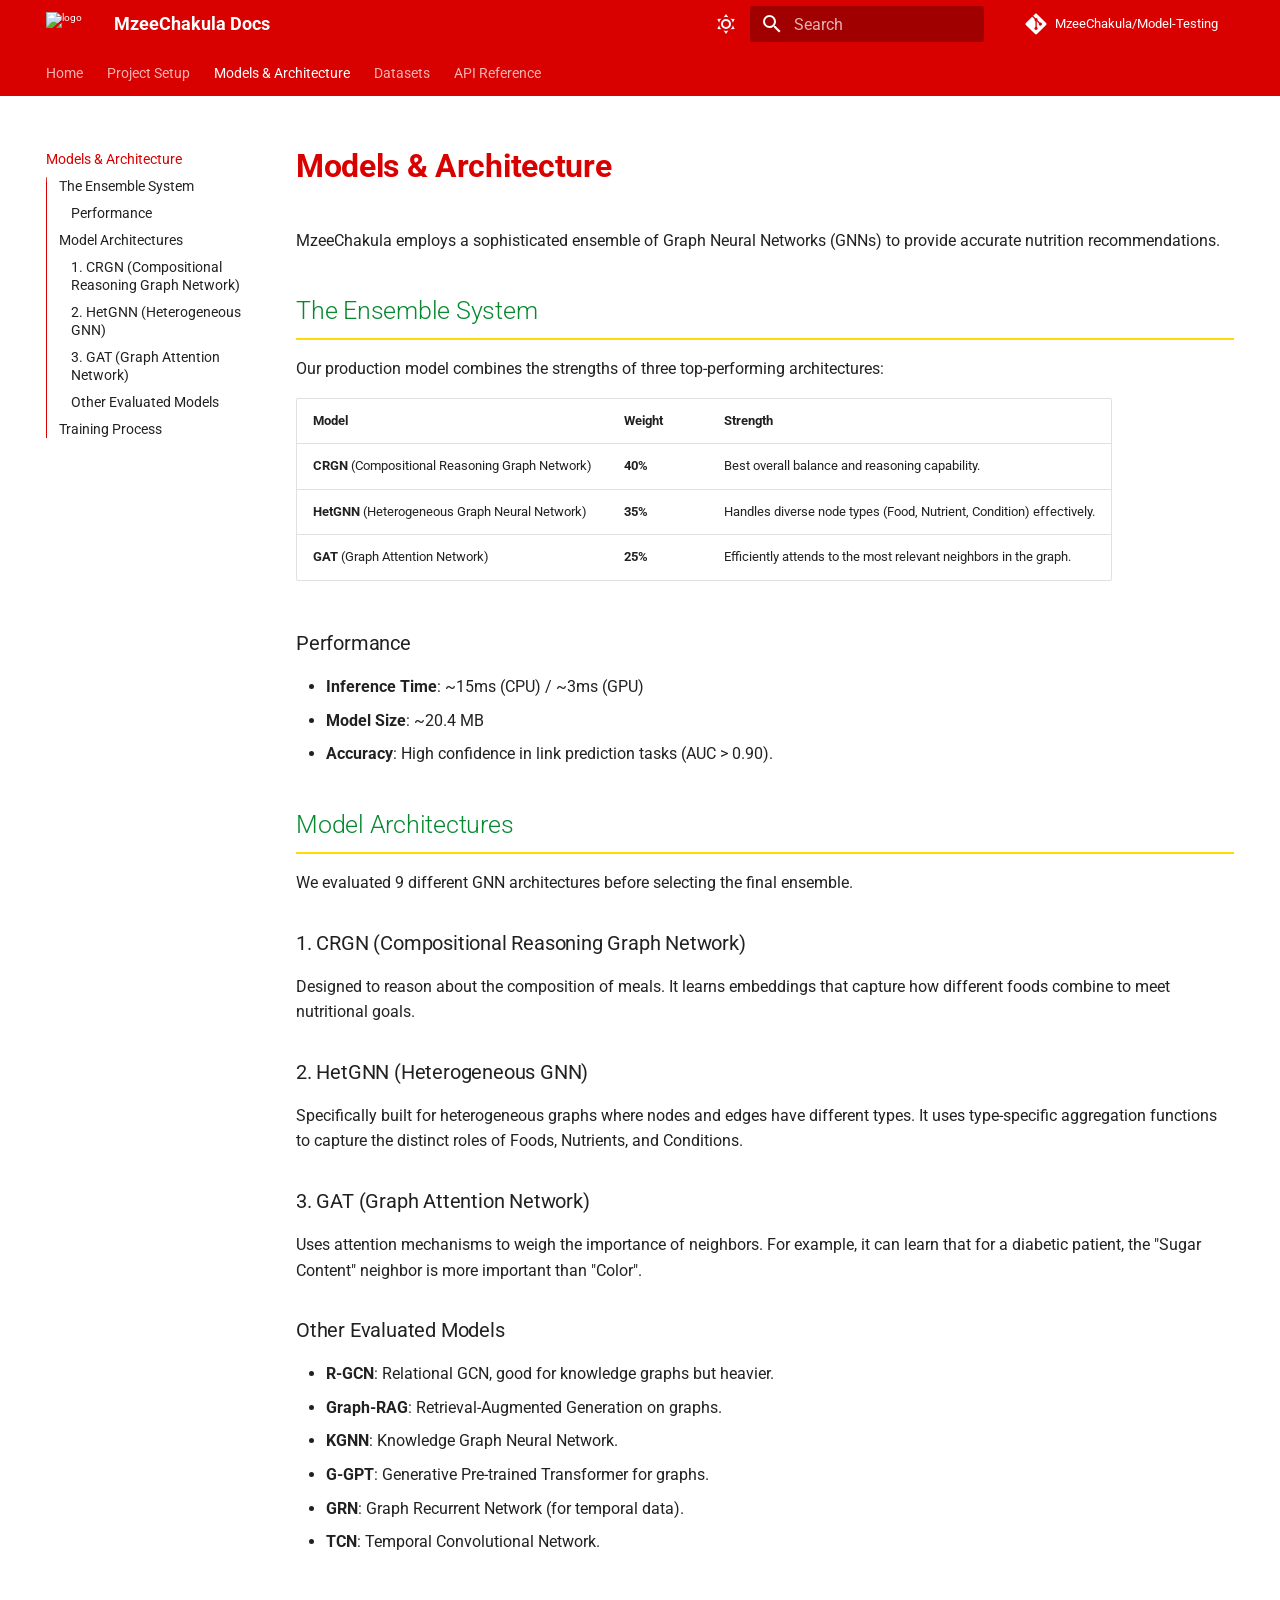
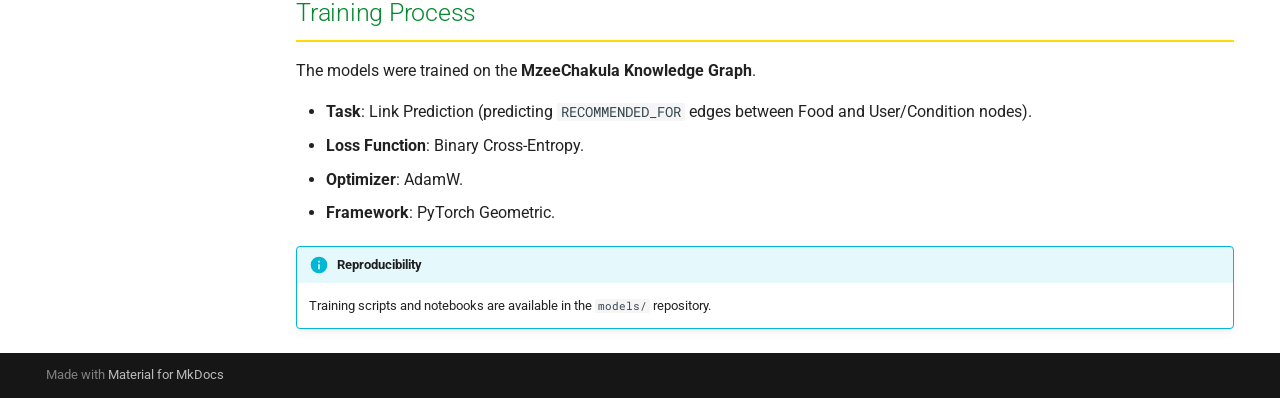
==== models/index.html @ cf96a045 "Deployed f092186 with MkDocs version: 1.6.1" ====
<!doctype html>
<html lang="en" class="no-js">
  <head>
    
      <meta charset="utf-8">
      <meta name="viewport" content="width=device-width,initial-scale=1">
      
        <meta name="description" content="Documentation for MzeeChakula - AI-powered nutrition planning for the elderly in Uganda.">
      
      
        <meta name="author" content="MzeeChakula Team">
      
      
        <link rel="canonical" href="https://mzeechakula.github.io/documentation/models/">
      
      
        <link rel="prev" href="../setup/">
      
      
        <link rel="next" href="../datasets/">
      
      
        
      
      
      <link rel="icon" href="../assets/favicon.ico">
      <meta name="generator" content="mkdocs-1.6.1, mkdocs-material-9.7.0">
    
    
      
        <title>Models & Architecture - MzeeChakula Docs</title>
      
    
    
      <link rel="stylesheet" href="../assets/stylesheets/main.618322db.min.css">
      
        
        <link rel="stylesheet" href="../assets/stylesheets/palette.ab4e12ef.min.css">
      
      


    
    
      
    
    
      
        
        
        <link rel="preconnect" href="https://fonts.gstatic.com" crossorigin>
        <link rel="stylesheet" href="https://fonts.googleapis.com/css?family=Roboto:300,300i,400,400i,700,700i%7CRoboto+Mono:400,400i,700,700i&display=fallback">
        <style>:root{--md-text-font:"Roboto";--md-code-font:"Roboto Mono"}</style>
      
    
    
      <link rel="stylesheet" href="../stylesheets/extra.css">
    
    <script>__md_scope=new URL("..",location),__md_hash=e=>[...e].reduce(((e,_)=>(e<<5)-e+_.charCodeAt(0)),0),__md_get=(e,_=localStorage,t=__md_scope)=>JSON.parse(_.getItem(t.pathname+"."+e)),__md_set=(e,_,t=localStorage,a=__md_scope)=>{try{t.setItem(a.pathname+"."+e,JSON.stringify(_))}catch(e){}}</script>
    
      

    
    
  </head>
  
  
    
    
      
    
    
    
    
    <body dir="ltr" data-md-color-scheme="default" data-md-color-primary="custom" data-md-color-accent="custom">
  
    
    <input class="md-toggle" data-md-toggle="drawer" type="checkbox" id="__drawer" autocomplete="off">
    <input class="md-toggle" data-md-toggle="search" type="checkbox" id="__search" autocomplete="off">
    <label class="md-overlay" for="__drawer"></label>
    <div data-md-component="skip">
      
        
        <a href="#models-architecture" class="md-skip">
          Skip to content
        </a>
      
    </div>
    <div data-md-component="announce">
      
    </div>
    
    
      

<header class="md-header" data-md-component="header">
  <nav class="md-header__inner md-grid" aria-label="Header">
    <a href=".." title="MzeeChakula Docs" class="md-header__button md-logo" aria-label="MzeeChakula Docs" data-md-component="logo">
      
  <img src="../assets/logo.png" alt="logo">

    </a>
    <label class="md-header__button md-icon" for="__drawer">
      
      <svg xmlns="http://www.w3.org/2000/svg" viewBox="0 0 24 24"><path d="M3 6h18v2H3zm0 5h18v2H3zm0 5h18v2H3z"/></svg>
    </label>
    <div class="md-header__title" data-md-component="header-title">
      <div class="md-header__ellipsis">
        <div class="md-header__topic">
          <span class="md-ellipsis">
            MzeeChakula Docs
          </span>
        </div>
        <div class="md-header__topic" data-md-component="header-topic">
          <span class="md-ellipsis">
            
              Models & Architecture
            
          </span>
        </div>
      </div>
    </div>
    
      
        <form class="md-header__option" data-md-component="palette">
  
    
    
    
    <input class="md-option" data-md-color-media="(prefers-color-scheme: light)" data-md-color-scheme="default" data-md-color-primary="custom" data-md-color-accent="custom"  aria-label="Switch to dark mode"  type="radio" name="__palette" id="__palette_0">
    
      <label class="md-header__button md-icon" title="Switch to dark mode" for="__palette_1" hidden>
        <svg xmlns="http://www.w3.org/2000/svg" viewBox="0 0 24 24"><path d="M12 7a5 5 0 0 1 5 5 5 5 0 0 1-5 5 5 5 0 0 1-5-5 5 5 0 0 1 5-5m0 2a3 3 0 0 0-3 3 3 3 0 0 0 3 3 3 3 0 0 0 3-3 3 3 0 0 0-3-3m0-7 2.39 3.42C13.65 5.15 12.84 5 12 5s-1.65.15-2.39.42zM3.34 7l4.16-.35A7.2 7.2 0 0 0 5.94 8.5c-.44.74-.69 1.5-.83 2.29zm.02 10 1.76-3.77a7.131 7.131 0 0 0 2.38 4.14zM20.65 7l-1.77 3.79a7.02 7.02 0 0 0-2.38-4.15zm-.01 10-4.14.36c.59-.51 1.12-1.14 1.54-1.86.42-.73.69-1.5.83-2.29zM12 22l-2.41-3.44c.74.27 1.55.44 2.41.44.82 0 1.63-.17 2.37-.44z"/></svg>
      </label>
    
  
    
    
    
    <input class="md-option" data-md-color-media="(prefers-color-scheme: dark)" data-md-color-scheme="slate" data-md-color-primary="custom" data-md-color-accent="custom"  aria-label="Switch to light mode"  type="radio" name="__palette" id="__palette_1">
    
      <label class="md-header__button md-icon" title="Switch to light mode" for="__palette_0" hidden>
        <svg xmlns="http://www.w3.org/2000/svg" viewBox="0 0 24 24"><path d="m17.75 4.09-2.53 1.94.91 3.06-2.63-1.81-2.63 1.81.91-3.06-2.53-1.94L12.44 4l1.06-3 1.06 3zm3.5 6.91-1.64 1.25.59 1.98-1.7-1.17-1.7 1.17.59-1.98L15.75 11l2.06-.05L18.5 9l.69 1.95zm-2.28 4.95c.83-.08 1.72 1.1 1.19 1.85-.32.45-.66.87-1.08 1.27C15.17 23 8.84 23 4.94 19.07c-3.91-3.9-3.91-10.24 0-14.14.4-.4.82-.76 1.27-1.08.75-.53 1.93.36 1.85 1.19-.27 2.86.69 5.83 2.89 8.02a9.96 9.96 0 0 0 8.02 2.89m-1.64 2.02a12.08 12.08 0 0 1-7.8-3.47c-2.17-2.19-3.33-5-3.49-7.82-2.81 3.14-2.7 7.96.31 10.98 3.02 3.01 7.84 3.12 10.98.31"/></svg>
      </label>
    
  
</form>
      
    
    
      <script>var palette=__md_get("__palette");if(palette&&palette.color){if("(prefers-color-scheme)"===palette.color.media){var media=matchMedia("(prefers-color-scheme: light)"),input=document.querySelector(media.matches?"[data-md-color-media='(prefers-color-scheme: light)']":"[data-md-color-media='(prefers-color-scheme: dark)']");palette.color.media=input.getAttribute("data-md-color-media"),palette.color.scheme=input.getAttribute("data-md-color-scheme"),palette.color.primary=input.getAttribute("data-md-color-primary"),palette.color.accent=input.getAttribute("data-md-color-accent")}for(var[key,value]of Object.entries(palette.color))document.body.setAttribute("data-md-color-"+key,value)}</script>
    
    
    
      
      
        <label class="md-header__button md-icon" for="__search">
          
          <svg xmlns="http://www.w3.org/2000/svg" viewBox="0 0 24 24"><path d="M9.5 3A6.5 6.5 0 0 1 16 9.5c0 1.61-.59 3.09-1.56 4.23l.27.27h.79l5 5-1.5 1.5-5-5v-.79l-.27-.27A6.52 6.52 0 0 1 9.5 16 6.5 6.5 0 0 1 3 9.5 6.5 6.5 0 0 1 9.5 3m0 2C7 5 5 7 5 9.5S7 14 9.5 14 14 12 14 9.5 12 5 9.5 5"/></svg>
        </label>
        <div class="md-search" data-md-component="search" role="dialog">
  <label class="md-search__overlay" for="__search"></label>
  <div class="md-search__inner" role="search">
    <form class="md-search__form" name="search">
      <input type="text" class="md-search__input" name="query" aria-label="Search" placeholder="Search" autocapitalize="off" autocorrect="off" autocomplete="off" spellcheck="false" data-md-component="search-query" required>
      <label class="md-search__icon md-icon" for="__search">
        
        <svg xmlns="http://www.w3.org/2000/svg" viewBox="0 0 24 24"><path d="M9.5 3A6.5 6.5 0 0 1 16 9.5c0 1.61-.59 3.09-1.56 4.23l.27.27h.79l5 5-1.5 1.5-5-5v-.79l-.27-.27A6.52 6.52 0 0 1 9.5 16 6.5 6.5 0 0 1 3 9.5 6.5 6.5 0 0 1 9.5 3m0 2C7 5 5 7 5 9.5S7 14 9.5 14 14 12 14 9.5 12 5 9.5 5"/></svg>
        
        <svg xmlns="http://www.w3.org/2000/svg" viewBox="0 0 24 24"><path d="M20 11v2H8l5.5 5.5-1.42 1.42L4.16 12l7.92-7.92L13.5 5.5 8 11z"/></svg>
      </label>
      <nav class="md-search__options" aria-label="Search">
        
        <button type="reset" class="md-search__icon md-icon" title="Clear" aria-label="Clear" tabindex="-1">
          
          <svg xmlns="http://www.w3.org/2000/svg" viewBox="0 0 24 24"><path d="M19 6.41 17.59 5 12 10.59 6.41 5 5 6.41 10.59 12 5 17.59 6.41 19 12 13.41 17.59 19 19 17.59 13.41 12z"/></svg>
        </button>
      </nav>
      
    </form>
    <div class="md-search__output">
      <div class="md-search__scrollwrap" tabindex="0" data-md-scrollfix>
        <div class="md-search-result" data-md-component="search-result">
          <div class="md-search-result__meta">
            Initializing search
          </div>
          <ol class="md-search-result__list" role="presentation"></ol>
        </div>
      </div>
    </div>
  </div>
</div>
      
    
    
      <div class="md-header__source">
        <a href="https://github.com/MzeeChakula/Model-Testing" title="Go to repository" class="md-source" data-md-component="source">
  <div class="md-source__icon md-icon">
    
    <svg xmlns="http://www.w3.org/2000/svg" viewBox="0 0 448 512"><!--! Font Awesome Free 7.1.0 by @fontawesome - https://fontawesome.com License - https://fontawesome.com/license/free (Icons: CC BY 4.0, Fonts: SIL OFL 1.1, Code: MIT License) Copyright 2025 Fonticons, Inc.--><path d="M439.6 236.1 244 40.5c-5.4-5.5-12.8-8.5-20.4-8.5s-15 3-20.4 8.4L162.5 81l51.5 51.5c27.1-9.1 52.7 16.8 43.4 43.7l49.7 49.7c34.2-11.8 61.2 31 35.5 56.7-26.5 26.5-70.2-2.9-56-37.3L240.3 199v121.9c25.3 12.5 22.3 41.8 9.1 55-6.4 6.4-15.2 10.1-24.3 10.1s-17.8-3.6-24.3-10.1c-17.6-17.6-11.1-46.9 11.2-56v-123c-20.8-8.5-24.6-30.7-18.6-45L142.6 101 8.5 235.1C3 240.6 0 247.9 0 255.5s3 15 8.5 20.4l195.6 195.7c5.4 5.4 12.7 8.4 20.4 8.4s15-3 20.4-8.4l194.7-194.7c5.4-5.4 8.4-12.8 8.4-20.4s-3-15-8.4-20.4"/></svg>
  </div>
  <div class="md-source__repository">
    MzeeChakula/Model-Testing
  </div>
</a>
      </div>
    
  </nav>
  
</header>
    
    <div class="md-container" data-md-component="container">
      
      
        
          
            
<nav class="md-tabs" aria-label="Tabs" data-md-component="tabs">
  <div class="md-grid">
    <ul class="md-tabs__list">
      
        
  
  
  
  
    <li class="md-tabs__item">
      <a href=".." class="md-tabs__link">
        
  
  
    
  
  Home

      </a>
    </li>
  

      
        
  
  
  
  
    <li class="md-tabs__item">
      <a href="../setup/" class="md-tabs__link">
        
  
  
    
  
  Project Setup

      </a>
    </li>
  

      
        
  
  
  
    
  
  
    <li class="md-tabs__item md-tabs__item--active">
      <a href="./" class="md-tabs__link">
        
  
  
    
  
  Models & Architecture

      </a>
    </li>
  

      
        
  
  
  
  
    <li class="md-tabs__item">
      <a href="../datasets/" class="md-tabs__link">
        
  
  
    
  
  Datasets

      </a>
    </li>
  

      
        
  
  
  
  
    
    
      <li class="md-tabs__item">
        <a href="https://mzeechakula-backend.onrender.com/docs" class="md-tabs__link">
          
  
  
  API Reference

        </a>
      </li>
    
  

      
    </ul>
  </div>
</nav>
          
        
      
      <main class="md-main" data-md-component="main">
        <div class="md-main__inner md-grid">
          
            
              
              <div class="md-sidebar md-sidebar--primary" data-md-component="sidebar" data-md-type="navigation" >
                <div class="md-sidebar__scrollwrap">
                  <div class="md-sidebar__inner">
                    


  


  

<nav class="md-nav md-nav--primary md-nav--lifted md-nav--integrated" aria-label="Navigation" data-md-level="0">
  <label class="md-nav__title" for="__drawer">
    <a href=".." title="MzeeChakula Docs" class="md-nav__button md-logo" aria-label="MzeeChakula Docs" data-md-component="logo">
      
  <img src="../assets/logo.png" alt="logo">

    </a>
    MzeeChakula Docs
  </label>
  
    <div class="md-nav__source">
      <a href="https://github.com/MzeeChakula/Model-Testing" title="Go to repository" class="md-source" data-md-component="source">
  <div class="md-source__icon md-icon">
    
    <svg xmlns="http://www.w3.org/2000/svg" viewBox="0 0 448 512"><!--! Font Awesome Free 7.1.0 by @fontawesome - https://fontawesome.com License - https://fontawesome.com/license/free (Icons: CC BY 4.0, Fonts: SIL OFL 1.1, Code: MIT License) Copyright 2025 Fonticons, Inc.--><path d="M439.6 236.1 244 40.5c-5.4-5.5-12.8-8.5-20.4-8.5s-15 3-20.4 8.4L162.5 81l51.5 51.5c27.1-9.1 52.7 16.8 43.4 43.7l49.7 49.7c34.2-11.8 61.2 31 35.5 56.7-26.5 26.5-70.2-2.9-56-37.3L240.3 199v121.9c25.3 12.5 22.3 41.8 9.1 55-6.4 6.4-15.2 10.1-24.3 10.1s-17.8-3.6-24.3-10.1c-17.6-17.6-11.1-46.9 11.2-56v-123c-20.8-8.5-24.6-30.7-18.6-45L142.6 101 8.5 235.1C3 240.6 0 247.9 0 255.5s3 15 8.5 20.4l195.6 195.7c5.4 5.4 12.7 8.4 20.4 8.4s15-3 20.4-8.4l194.7-194.7c5.4-5.4 8.4-12.8 8.4-20.4s-3-15-8.4-20.4"/></svg>
  </div>
  <div class="md-source__repository">
    MzeeChakula/Model-Testing
  </div>
</a>
    </div>
  
  <ul class="md-nav__list" data-md-scrollfix>
    
      
      
  
  
  
  
    <li class="md-nav__item">
      <a href=".." class="md-nav__link">
        
  
  
  <span class="md-ellipsis">
    
  
    Home
  

    
  </span>
  
  

      </a>
    </li>
  

    
      
      
  
  
  
  
    <li class="md-nav__item">
      <a href="../setup/" class="md-nav__link">
        
  
  
  <span class="md-ellipsis">
    
  
    Project Setup
  

    
  </span>
  
  

      </a>
    </li>
  

    
      
      
  
  
    
  
  
  
    <li class="md-nav__item md-nav__item--active">
      
      <input class="md-nav__toggle md-toggle" type="checkbox" id="__toc">
      
      
        
      
      
        <label class="md-nav__link md-nav__link--active" for="__toc">
          
  
  
  <span class="md-ellipsis">
    
  
    Models & Architecture
  

    
  </span>
  
  

          <span class="md-nav__icon md-icon"></span>
        </label>
      
      <a href="./" class="md-nav__link md-nav__link--active">
        
  
  
  <span class="md-ellipsis">
    
  
    Models & Architecture
  

    
  </span>
  
  

      </a>
      
        

<nav class="md-nav md-nav--secondary" aria-label="Table of contents">
  
  
  
    
  
  
    <label class="md-nav__title" for="__toc">
      <span class="md-nav__icon md-icon"></span>
      Table of contents
    </label>
    <ul class="md-nav__list" data-md-component="toc" data-md-scrollfix>
      
        <li class="md-nav__item">
  <a href="#the-ensemble-system" class="md-nav__link">
    <span class="md-ellipsis">
      
        The Ensemble System
      
    </span>
  </a>
  
    <nav class="md-nav" aria-label="The Ensemble System">
      <ul class="md-nav__list">
        
          <li class="md-nav__item">
  <a href="#performance" class="md-nav__link">
    <span class="md-ellipsis">
      
        Performance
      
    </span>
  </a>
  
</li>
        
      </ul>
    </nav>
  
</li>
      
        <li class="md-nav__item">
  <a href="#model-architectures" class="md-nav__link">
    <span class="md-ellipsis">
      
        Model Architectures
      
    </span>
  </a>
  
    <nav class="md-nav" aria-label="Model Architectures">
      <ul class="md-nav__list">
        
          <li class="md-nav__item">
  <a href="#1-crgn-compositional-reasoning-graph-network" class="md-nav__link">
    <span class="md-ellipsis">
      
        1. CRGN (Compositional Reasoning Graph Network)
      
    </span>
  </a>
  
</li>
        
          <li class="md-nav__item">
  <a href="#2-hetgnn-heterogeneous-gnn" class="md-nav__link">
    <span class="md-ellipsis">
      
        2. HetGNN (Heterogeneous GNN)
      
    </span>
  </a>
  
</li>
        
          <li class="md-nav__item">
  <a href="#3-gat-graph-attention-network" class="md-nav__link">
    <span class="md-ellipsis">
      
        3. GAT (Graph Attention Network)
      
    </span>
  </a>
  
</li>
        
          <li class="md-nav__item">
  <a href="#other-evaluated-models" class="md-nav__link">
    <span class="md-ellipsis">
      
        Other Evaluated Models
      
    </span>
  </a>
  
</li>
        
      </ul>
    </nav>
  
</li>
      
        <li class="md-nav__item">
  <a href="#training-process" class="md-nav__link">
    <span class="md-ellipsis">
      
        Training Process
      
    </span>
  </a>
  
</li>
      
    </ul>
  
</nav>
      
    </li>
  

    
      
      
  
  
  
  
    <li class="md-nav__item">
      <a href="../datasets/" class="md-nav__link">
        
  
  
  <span class="md-ellipsis">
    
  
    Datasets
  

    
  </span>
  
  

      </a>
    </li>
  

    
      
      
  
  
  
  
    
    
    
    
      
      
        
      
    
    
    <li class="md-nav__item md-nav__item--nested">
      
        
        
          
        
        <input class="md-nav__toggle md-toggle md-toggle--indeterminate" type="checkbox" id="__nav_5" >
        
          
          <label class="md-nav__link" for="__nav_5" id="__nav_5_label" tabindex="0">
            
  
  
  <span class="md-ellipsis">
    
  
    API Reference
  

    
  </span>
  
  

            <span class="md-nav__icon md-icon"></span>
          </label>
        
        <nav class="md-nav" data-md-level="1" aria-labelledby="__nav_5_label" aria-expanded="false">
          <label class="md-nav__title" for="__nav_5">
            <span class="md-nav__icon md-icon"></span>
            
  
    API Reference
  

          </label>
          <ul class="md-nav__list" data-md-scrollfix>
            
              
                
  
  
  
  
    <li class="md-nav__item">
      <a href="https://mzeechakula-backend.onrender.com/docs" class="md-nav__link">
        
  
  
  <span class="md-ellipsis">
    
  
    Backend API
  

    
  </span>
  
  

      </a>
    </li>
  

              
            
          </ul>
        </nav>
      
    </li>
  

    
  </ul>
</nav>
                  </div>
                </div>
              </div>
            
            
          
          
            <div class="md-content" data-md-component="content">
              
              <article class="md-content__inner md-typeset">
                
                  


  
  


<h1 id="models-architecture">Models &amp; Architecture</h1>
<p>MzeeChakula employs a sophisticated ensemble of Graph Neural Networks (GNNs) to provide accurate nutrition recommendations.</p>
<h2 id="the-ensemble-system">The Ensemble System</h2>
<p>Our production model combines the strengths of three top-performing architectures:</p>
<table>
<thead>
<tr>
<th style="text-align: left;">Model</th>
<th style="text-align: left;">Weight</th>
<th style="text-align: left;">Strength</th>
</tr>
</thead>
<tbody>
<tr>
<td style="text-align: left;"><strong>CRGN</strong> (Compositional Reasoning Graph Network)</td>
<td style="text-align: left;"><strong>40%</strong></td>
<td style="text-align: left;">Best overall balance and reasoning capability.</td>
</tr>
<tr>
<td style="text-align: left;"><strong>HetGNN</strong> (Heterogeneous Graph Neural Network)</td>
<td style="text-align: left;"><strong>35%</strong></td>
<td style="text-align: left;">Handles diverse node types (Food, Nutrient, Condition) effectively.</td>
</tr>
<tr>
<td style="text-align: left;"><strong>GAT</strong> (Graph Attention Network)</td>
<td style="text-align: left;"><strong>25%</strong></td>
<td style="text-align: left;">Efficiently attends to the most relevant neighbors in the graph.</td>
</tr>
</tbody>
</table>
<h3 id="performance">Performance</h3>
<ul>
<li><strong>Inference Time</strong>: ~15ms (CPU) / ~3ms (GPU)</li>
<li><strong>Model Size</strong>: ~20.4 MB</li>
<li><strong>Accuracy</strong>: High confidence in link prediction tasks (AUC &gt; 0.90).</li>
</ul>
<h2 id="model-architectures">Model Architectures</h2>
<p>We evaluated 9 different GNN architectures before selecting the final ensemble.</p>
<h3 id="1-crgn-compositional-reasoning-graph-network">1. CRGN (Compositional Reasoning Graph Network)</h3>
<p>Designed to reason about the composition of meals. It learns embeddings that capture how different foods combine to meet nutritional goals.</p>
<h3 id="2-hetgnn-heterogeneous-gnn">2. HetGNN (Heterogeneous GNN)</h3>
<p>Specifically built for heterogeneous graphs where nodes and edges have different types. It uses type-specific aggregation functions to capture the distinct roles of Foods, Nutrients, and Conditions.</p>
<h3 id="3-gat-graph-attention-network">3. GAT (Graph Attention Network)</h3>
<p>Uses attention mechanisms to weigh the importance of neighbors. For example, it can learn that for a diabetic patient, the "Sugar Content" neighbor is more important than "Color".</p>
<h3 id="other-evaluated-models">Other Evaluated Models</h3>
<ul>
<li><strong>R-GCN</strong>: Relational GCN, good for knowledge graphs but heavier.</li>
<li><strong>Graph-RAG</strong>: Retrieval-Augmented Generation on graphs.</li>
<li><strong>KGNN</strong>: Knowledge Graph Neural Network.</li>
<li><strong>G-GPT</strong>: Generative Pre-trained Transformer for graphs.</li>
<li><strong>GRN</strong>: Graph Recurrent Network (for temporal data).</li>
<li><strong>TCN</strong>: Temporal Convolutional Network.</li>
</ul>
<h2 id="training-process">Training Process</h2>
<p>The models were trained on the <strong>MzeeChakula Knowledge Graph</strong>.</p>
<ul>
<li><strong>Task</strong>: Link Prediction (predicting <code>RECOMMENDED_FOR</code> edges between Food and User/Condition nodes).</li>
<li><strong>Loss Function</strong>: Binary Cross-Entropy.</li>
<li><strong>Optimizer</strong>: AdamW.</li>
<li><strong>Framework</strong>: PyTorch Geometric.</li>
</ul>
<div class="admonition info">
<p class="admonition-title">Reproducibility</p>
<p>Training scripts and notebooks are available in the <code>models/</code> repository.</p>
</div>












                
              </article>
            </div>
          
          
<script>var target=document.getElementById(location.hash.slice(1));target&&target.name&&(target.checked=target.name.startsWith("__tabbed_"))</script>
        </div>
        
      </main>
      
        <footer class="md-footer">
  
  <div class="md-footer-meta md-typeset">
    <div class="md-footer-meta__inner md-grid">
      <div class="md-copyright">
  
  
    Made with
    <a href="https://squidfunk.github.io/mkdocs-material/" target="_blank" rel="noopener">
      Material for MkDocs
    </a>
  
</div>
      
    </div>
  </div>
</footer>
      
    </div>
    <div class="md-dialog" data-md-component="dialog">
      <div class="md-dialog__inner md-typeset"></div>
    </div>
    
    
    
      
      
      <script id="__config" type="application/json">{"annotate": null, "base": "..", "features": ["navigation.tabs", "navigation.sections", "navigation.expand", "toc.integrate", "content.code.copy"], "search": "../assets/javascripts/workers/search.7a47a382.min.js", "tags": null, "translations": {"clipboard.copied": "Copied to clipboard", "clipboard.copy": "Copy to clipboard", "search.result.more.one": "1 more on this page", "search.result.more.other": "# more on this page", "search.result.none": "No matching documents", "search.result.one": "1 matching document", "search.result.other": "# matching documents", "search.result.placeholder": "Type to start searching", "search.result.term.missing": "Missing", "select.version": "Select version"}, "version": null}</script>
    
    
      <script src="../assets/javascripts/bundle.e71a0d61.min.js"></script>
      
    
  </body>
</html>
---- assets/stylesheets/main.618322db.min.css ----
@charset "UTF-8";html{-webkit-text-size-adjust:none;-moz-text-size-adjust:none;text-size-adjust:none;box-sizing:border-box}*,:after,:before{box-sizing:inherit}@media (prefers-reduced-motion){*,:after,:before{transition:none!important}}body{margin:0}a,button,input,label{-webkit-tap-highlight-color:transparent}a{color:inherit;text-decoration:none}hr{border:0;box-sizing:initial;display:block;height:.05rem;overflow:visible;padding:0}small{font-size:80%}sub,sup{line-height:1em}img{border-style:none}table{border-collapse:initial;border-spacing:0}td,th{font-weight:400;vertical-align:top}button{background:#0000;border:0;font-family:inherit;font-size:inherit;margin:0;padding:0}input{border:0;outline:none}:root{--md-primary-fg-color:#4051b5;--md-primary-fg-color--light:#5d6cc0;--md-primary-fg-color--dark:#303fa1;--md-primary-bg-color:#fff;--md-primary-bg-color--light:#ffffffb3;--md-accent-fg-color:#526cfe;--md-accent-fg-color--transparent:#526cfe1a;--md-accent-bg-color:#fff;--md-accent-bg-color--light:#ffffffb3}[data-md-color-scheme=default]{color-scheme:light}[data-md-color-scheme=default] img[src$="#gh-dark-mode-only"],[data-md-color-scheme=default] img[src$="#only-dark"]{display:none}:root,[data-md-color-scheme=default]{--md-hue:225deg;--md-default-fg-color:#000000de;--md-default-fg-color--light:#0000008a;--md-default-fg-color--lighter:#00000052;--md-default-fg-color--lightest:#00000012;--md-default-bg-color:#fff;--md-default-bg-color--light:#ffffffb3;--md-default-bg-color--lighter:#ffffff4d;--md-default-bg-color--lightest:#ffffff1f;--md-code-fg-color:#36464e;--md-code-bg-color:#f5f5f5;--md-code-bg-color--light:#f5f5f5b3;--md-code-bg-color--lighter:#f5f5f54d;--md-code-hl-color:#4287ff;--md-code-hl-color--light:#4287ff1a;--md-code-hl-number-color:#d52a2a;--md-code-hl-special-color:#db1457;--md-code-hl-function-color:#a846b9;--md-code-hl-constant-color:#6e59d9;--md-code-hl-keyword-color:#3f6ec6;--md-code-hl-string-color:#1c7d4d;--md-code-hl-name-color:var(--md-code-fg-color);--md-code-hl-operator-color:var(--md-default-fg-color--light);--md-code-hl-punctuation-color:var(--md-default-fg-color--light);--md-code-hl-comment-color:var(--md-default-fg-color--light);--md-code-hl-generic-color:var(--md-default-fg-color--light);--md-code-hl-variable-color:var(--md-default-fg-color--light);--md-typeset-color:var(--md-default-fg-color);--md-typeset-a-color:var(--md-primary-fg-color);--md-typeset-del-color:#f5503d26;--md-typeset-ins-color:#0bd57026;--md-typeset-kbd-color:#fafafa;--md-typeset-kbd-accent-color:#fff;--md-typeset-kbd-border-color:#b8b8b8;--md-typeset-mark-color:#ffff0080;--md-typeset-table-color:#0000001f;--md-typeset-table-color--light:rgba(0,0,0,.035);--md-admonition-fg-color:var(--md-default-fg-color);--md-admonition-bg-color:var(--md-default-bg-color);--md-warning-fg-color:#000000de;--md-warning-bg-color:#ff9;--md-footer-fg-color:#fff;--md-footer-fg-color--light:#ffffffb3;--md-footer-fg-color--lighter:#ffffff73;--md-footer-bg-color:#000000de;--md-footer-bg-color--dark:#00000052;--md-shadow-z1:0 0.2rem 0.5rem #0000000d,0 0 0.05rem #0000001a;--md-shadow-z2:0 0.2rem 0.5rem #0000001a,0 0 0.05rem #00000040;--md-shadow-z3:0 0.2rem 0.5rem #0003,0 0 0.05rem #00000059}.md-icon svg{fill:currentcolor;display:block;height:1.2rem;width:1.2rem}body{-webkit-font-smoothing:antialiased;-moz-osx-font-smoothing:grayscale;--md-text-font-family:var(--md-text-font,_),-apple-system,BlinkMacSystemFont,Helvetica,Arial,sans-serif;--md-code-font-family:var(--md-code-font,_),SFMono-Regular,Consolas,Menlo,monospace}aside,body,input{font-feature-settings:"kern","liga";color:var(--md-typeset-color);font-family:var(--md-text-font-family)}code,kbd,pre{font-feature-settings:"kern";font-family:var(--md-code-font-family)}:root{--md-typeset-table-sort-icon:url('data:image/svg+xml;charset=utf-8,<svg xmlns="http://www.w3.org/2000/svg" viewBox="0 0 24 24"><path d="m18 21-4-4h3V7h-3l4-4 4 4h-3v10h3M2 19v-2h10v2M2 13v-2h7v2M2 7V5h4v2z"/></svg>');--md-typeset-table-sort-icon--asc:url('data:image/svg+xml;charset=utf-8,<svg xmlns="http://www.w3.org/2000/svg" viewBox="0 0 24 24"><path d="M19 17h3l-4 4-4-4h3V3h2M2 17h10v2H2M6 5v2H2V5m0 6h7v2H2z"/></svg>');--md-typeset-table-sort-icon--desc:url('data:image/svg+xml;charset=utf-8,<svg xmlns="http://www.w3.org/2000/svg" viewBox="0 0 24 24"><path d="M19 7h3l-4-4-4 4h3v14h2M2 17h10v2H2M6 5v2H2V5m0 6h7v2H2z"/></svg>')}.md-typeset{-webkit-print-color-adjust:exact;color-adjust:exact;font-size:.8rem;line-height:1.6;overflow-wrap:break-word}@media print{.md-typeset{font-size:.68rem}}.md-typeset blockquote,.md-typeset dl,.md-typeset figure,.md-typeset ol,.md-typeset pre,.md-typeset ul{margin-bottom:1em;margin-top:1em}.md-typeset h1{color:var(--md-default-fg-color--light);font-size:2em;line-height:1.3;margin:0 0 1.25em}.md-typeset h1,.md-typeset h2{font-weight:300;letter-spacing:-.01em}.md-typeset h2{font-size:1.5625em;line-height:1.4;margin:1.6em 0 .64em}.md-typeset h3{font-size:1.25em;font-weight:400;letter-spacing:-.01em;line-height:1.5;margin:1.6em 0 .8em}.md-typeset h2+h3{margin-top:.8em}.md-typeset h4{font-weight:700;letter-spacing:-.01em;margin:1em 0}.md-typeset h5,.md-typeset h6{color:var(--md-default-fg-color--light);font-size:.8em;font-weight:700;letter-spacing:-.01em;margin:1.25em 0}.md-typeset h5{text-transform:uppercase}.md-typeset h5 code{text-transform:none}.md-typeset hr{border-bottom:.05rem solid var(--md-default-fg-color--lightest);display:flow-root;margin:1.5em 0}.md-typeset a{color:var(--md-typeset-a-color);word-break:break-word}.md-typeset a,.md-typeset a:before{transition:color 125ms}.md-typeset a:focus,.md-typeset a:hover{color:var(--md-accent-fg-color)}.md-typeset a:focus code,.md-typeset a:hover code{background-color:var(--md-accent-fg-color--transparent);color:var(--md-accent-fg-color)}.md-typeset a code{color:var(--md-typeset-a-color)}.md-typeset a.focus-visible{outline-color:var(--md-accent-fg-color);outline-offset:.2rem}.md-typeset code,.md-typeset kbd,.md-typeset pre{color:var(--md-code-fg-color);direction:ltr;font-variant-ligatures:none;transition:background-color 125ms}@media print{.md-typeset code,.md-typeset kbd,.md-typeset pre{white-space:pre-wrap}}.md-typeset code{background-color:var(--md-code-bg-color);border-radius:.1rem;-webkit-box-decoration-break:clone;box-decoration-break:clone;font-size:.85em;padding:0 .2941176471em;transition:color 125ms,background-color 125ms;word-break:break-word}.md-typeset code:not(.focus-visible){-webkit-tap-highlight-color:transparent;outline:none}.md-typeset pre{display:flow-root;line-height:1.4;position:relative}.md-typeset pre>code{-webkit-box-decoration-break:slice;box-decoration-break:slice;box-shadow:none;display:block;margin:0;outline-color:var(--md-accent-fg-color);overflow:auto;padding:.7720588235em 1.1764705882em;scrollbar-color:var(--md-default-fg-color--lighter) #0000;scrollbar-width:thin;touch-action:auto;word-break:normal}.md-typeset pre>code:hover{scrollbar-color:var(--md-accent-fg-color) #0000}.md-typeset pre>code::-webkit-scrollbar{height:.2rem;width:.2rem}.md-typeset pre>code::-webkit-scrollbar-thumb{background-color:var(--md-default-fg-color--lighter)}.md-typeset pre>code::-webkit-scrollbar-thumb:hover{background-color:var(--md-accent-fg-color)}.md-typeset kbd{background-color:var(--md-typeset-kbd-color);border-radius:.1rem;box-shadow:0 .1rem 0 .05rem var(--md-typeset-kbd-border-color),0 .1rem 0 var(--md-typeset-kbd-border-color),0 -.1rem .2rem var(--md-typeset-kbd-accent-color) inset;color:var(--md-default-fg-color);display:inline-block;font-size:.75em;padding:0 .6666666667em;vertical-align:text-top;word-break:break-word}.md-typeset mark{background-color:var(--md-typeset-mark-color);-webkit-box-decoration-break:clone;box-decoration-break:clone;color:inherit;word-break:break-word}.md-typeset abbr{cursor:help;text-decoration:none}.md-typeset [data-preview],.md-typeset abbr{border-bottom:.05rem dotted var(--md-default-fg-color--light)}.md-typeset small{opacity:.75}[dir=ltr] .md-typeset sub,[dir=ltr] .md-typeset sup{margin-left:.078125em}[dir=rtl] .md-typeset sub,[dir=rtl] .md-typeset sup{margin-right:.078125em}[dir=ltr] .md-typeset blockquote{padding-left:.6rem}[dir=rtl] .md-typeset blockquote{padding-right:.6rem}[dir=ltr] .md-typeset blockquote{border-left:.2rem solid var(--md-default-fg-color--lighter)}[dir=rtl] .md-typeset blockquote{border-right:.2rem solid var(--md-default-fg-color--lighter)}.md-typeset blockquote{color:var(--md-default-fg-color--light);margin-left:0;margin-right:0}.md-typeset ul{list-style-type:disc}.md-typeset ul[type]{list-style-type:revert-layer}[dir=ltr] .md-typeset ol,[dir=ltr] .md-typeset ul{margin-left:.625em}[dir=rtl] .md-typeset ol,[dir=rtl] .md-typeset ul{margin-right:.625em}.md-typeset ol,.md-typeset ul{padding:0}.md-typeset ol:not([hidden]),.md-typeset ul:not([hidden]){display:flow-root}.md-typeset ol ol,.md-typeset ul ol{list-style-type:lower-alpha}.md-typeset ol ol ol,.md-typeset ul ol ol{list-style-type:lower-roman}.md-typeset ol ol ol ol,.md-typeset ul ol ol ol{list-style-type:upper-alpha}.md-typeset ol ol ol ol ol,.md-typeset ul ol ol ol ol{list-style-type:upper-roman}.md-typeset ol[type],.md-typeset ul[type]{list-style-type:revert-layer}[dir=ltr] .md-typeset ol li,[dir=ltr] .md-typeset ul li{margin-left:1.25em}[dir=rtl] .md-typeset ol li,[dir=rtl] .md-typeset ul li{margin-right:1.25em}.md-typeset ol li,.md-typeset ul li{margin-bottom:.5em}.md-typeset ol li blockquote,.md-typeset ol li p,.md-typeset ul li blockquote,.md-typeset ul li p{margin:.5em 0}.md-typeset ol li:last-child,.md-typeset ul li:last-child{margin-bottom:0}[dir=ltr] .md-typeset ol li ol,[dir=ltr] .md-typeset ol li ul,[dir=ltr] .md-typeset ul li ol,[dir=ltr] .md-typeset ul li ul{margin-left:.625em}[dir=rtl] .md-typeset ol li ol,[dir=rtl] .md-typeset ol li ul,[dir=rtl] .md-typeset ul li ol,[dir=rtl] .md-typeset ul li ul{margin-right:.625em}.md-typeset ol li ol,.md-typeset ol li ul,.md-typeset ul li ol,.md-typeset ul li ul{margin-bottom:.5em;margin-top:.5em}[dir=ltr] .md-typeset dd{margin-left:1.875em}[dir=rtl] .md-typeset dd{margin-right:1.875em}.md-typeset dd{margin-bottom:1.5em;margin-top:1em}.md-typeset img,.md-typeset svg,.md-typeset video{height:auto;max-width:100%}.md-typeset img[align=left]{margin:1em 1em 1em 0}.md-typeset img[align=right]{margin:1em 0 1em 1em}.md-typeset img[align]:only-child{margin-top:0}.md-typeset figure{display:flow-root;margin:1em auto;max-width:100%;text-align:center;width:fit-content}.md-typeset figure img{display:block;margin:0 auto}.md-typeset figcaption{font-style:italic;margin:1em auto;max-width:24rem}.md-typeset iframe{max-width:100%}.md-typeset table:not([class]){background-color:var(--md-default-bg-color);border:.05rem solid var(--md-typeset-table-color);border-radius:.1rem;display:inline-block;font-size:.64rem;max-width:100%;overflow:auto;touch-action:auto}@media print{.md-typeset table:not([class]){display:table}}.md-typeset table:not([class])+*{margin-top:1.5em}.md-typeset table:not([class]) td>:first-child,.md-typeset table:not([class]) th>:first-child{margin-top:0}.md-typeset table:not([class]) td>:last-child,.md-typeset table:not([class]) th>:last-child{margin-bottom:0}.md-typeset table:not([class]) td:not([align]),.md-typeset table:not([class]) th:not([align]){text-align:left}[dir=rtl] .md-typeset table:not([class]) td:not([align]),[dir=rtl] .md-typeset table:not([class]) th:not([align]){text-align:right}.md-typeset table:not([class]) th{font-weight:700;min-width:5rem;padding:.9375em 1.25em;vertical-align:top}.md-typeset table:not([class]) td{border-top:.05rem solid var(--md-typeset-table-color);padding:.9375em 1.25em;vertical-align:top}.md-typeset table:not([class]) tbody tr{transition:background-color 125ms}.md-typeset table:not([class]) tbody tr:hover{background-color:var(--md-typeset-table-color--light);box-shadow:0 .05rem 0 var(--md-default-bg-color) inset}.md-typeset table:not([class]) a{word-break:normal}.md-typeset table th[role=columnheader]{cursor:pointer}[dir=ltr] .md-typeset table th[role=columnheader]:after{margin-left:.5em}[dir=rtl] .md-typeset table th[role=columnheader]:after{margin-right:.5em}.md-typeset table th[role=columnheader]:after{content:"";display:inline-block;height:1.2em;-webkit-mask-image:var(--md-typeset-table-sort-icon);mask-image:var(--md-typeset-table-sort-icon);-webkit-mask-repeat:no-repeat;mask-repeat:no-repeat;-webkit-mask-size:contain;mask-size:contain;transition:background-color 125ms;vertical-align:text-bottom;width:1.2em}.md-typeset table th[role=columnheader]:hover:after{background-color:var(--md-default-fg-color--lighter)}.md-typeset table th[role=columnheader][aria-sort=ascending]:after{background-color:var(--md-default-fg-color--light);-webkit-mask-image:var(--md-typeset-table-sort-icon--asc);mask-image:var(--md-typeset-table-sort-icon--asc)}.md-typeset table th[role=columnheader][aria-sort=descending]:after{background-color:var(--md-default-fg-color--light);-webkit-mask-image:var(--md-typeset-table-sort-icon--desc);mask-image:var(--md-typeset-table-sort-icon--desc)}.md-typeset__scrollwrap{margin:1em -.8rem;overflow-x:auto;touch-action:auto}.md-typeset__table{display:inline-block;margin-bottom:.5em;padding:0 .8rem}@media print{.md-typeset__table{display:block}}html .md-typeset__table table{display:table;margin:0;overflow:hidden;width:100%}@media screen and (max-width:44.984375em){.md-content__inner>pre{margin:1em -.8rem}.md-content__inner>pre code{border-radius:0}}.md-typeset .md-author{border-radius:100%;display:block;flex-shrink:0;height:1.6rem;overflow:hidden;position:relative;transition:color 125ms,transform 125ms;width:1.6rem}.md-typeset .md-author img{display:block}.md-typeset .md-author--more{background:var(--md-default-fg-color--lightest);color:var(--md-default-fg-color--lighter);font-size:.6rem;font-weight:700;line-height:1.6rem;text-align:center}.md-typeset .md-author--long{height:2.4rem;width:2.4rem}.md-typeset a.md-author{transform:scale(1)}.md-typeset a.md-author img{border-radius:100%;filter:grayscale(100%) opacity(75%);transition:filter 125ms}.md-typeset a.md-author:focus,.md-typeset a.md-author:hover{transform:scale(1.1);z-index:1}.md-typeset a.md-author:focus img,.md-typeset a.md-author:hover img{filter:grayscale(0)}.md-banner{background-color:var(--md-footer-bg-color);color:var(--md-footer-fg-color);overflow:auto}@media print{.md-banner{display:none}}.md-banner--warning{background-color:var(--md-warning-bg-color);color:var(--md-warning-fg-color)}.md-banner__inner{font-size:.7rem;margin:.6rem auto;padding:0 .8rem}[dir=ltr] .md-banner__button{float:right}[dir=rtl] .md-banner__button{float:left}.md-banner__button{color:inherit;cursor:pointer;transition:opacity .25s}.no-js .md-banner__button{display:none}.md-banner__button:hover{opacity:.7}html{font-size:125%;height:100%;overflow-x:hidden}@media screen and (min-width:100em){html{font-size:137.5%}}@media screen and (min-width:125em){html{font-size:150%}}body{background-color:var(--md-default-bg-color);display:flex;flex-direction:column;font-size:.5rem;min-height:100%;position:relative;width:100%}@media print{body{display:block}}@media screen and (max-width:59.984375em){body[data-md-scrolllock]{position:fixed}}.md-grid{margin-left:auto;margin-right:auto;max-width:61rem}.md-container{display:flex;flex-direction:column;flex-grow:1}@media print{.md-container{display:block}}.md-main{flex-grow:1}.md-main__inner{display:flex;height:100%;margin-top:1.5rem}.md-ellipsis{overflow:hidden;text-overflow:ellipsis}.md-toggle{display:none}.md-option{height:0;opacity:0;position:absolute;width:0}.md-option:checked+label:not([hidden]){display:block}.md-option.focus-visible+label{outline-color:var(--md-accent-fg-color);outline-style:auto}.md-skip{background-color:var(--md-default-fg-color);border-radius:.1rem;color:var(--md-default-bg-color);font-size:.64rem;margin:.5rem;opacity:0;outline-color:var(--md-accent-fg-color);padding:.3rem .5rem;position:fixed;transform:translateY(.4rem);z-index:-1}.md-skip:focus{opacity:1;transform:translateY(0);transition:transform .25s cubic-bezier(.4,0,.2,1),opacity 175ms 75ms;z-index:10}@page{margin:25mm}:root{--md-clipboard-icon:url('data:image/svg+xml;charset=utf-8,<svg xmlns="http://www.w3.org/2000/svg" viewBox="0 0 24 24"><path d="M19 21H8V7h11m0-2H8a2 2 0 0 0-2 2v14a2 2 0 0 0 2 2h11a2 2 0 0 0 2-2V7a2 2 0 0 0-2-2m-3-4H4a2 2 0 0 0-2 2v14h2V3h12z"/></svg>')}.md-clipboard{border-radius:.1rem;color:var(--md-default-fg-color--lightest);cursor:pointer;height:1.5em;outline-color:var(--md-accent-fg-color);outline-offset:.1rem;transition:color .25s;width:1.5em;z-index:1}@media print{.md-clipboard{display:none}}.md-clipboard:not(.focus-visible){-webkit-tap-highlight-color:transparent;outline:none}:hover>.md-clipboard{color:var(--md-default-fg-color--light)}.md-clipboard:focus,.md-clipboard:hover{color:var(--md-accent-fg-color)}.md-clipboard:after{background-color:currentcolor;content:"";display:block;height:1.125em;margin:0 auto;-webkit-mask-image:var(--md-clipboard-icon);mask-image:var(--md-clipboard-icon);-webkit-mask-position:center;mask-position:center;-webkit-mask-repeat:no-repeat;mask-repeat:no-repeat;-webkit-mask-size:contain;mask-size:contain;width:1.125em}.md-clipboard--inline{cursor:pointer}.md-clipboard--inline code{transition:color .25s,background-color .25s}.md-clipboard--inline:focus code,.md-clipboard--inline:hover code{background-color:var(--md-accent-fg-color--transparent);color:var(--md-accent-fg-color)}:root{--md-code-select-icon:url('data:image/svg+xml;charset=utf-8,<svg xmlns="http://www.w3.org/2000/svg" viewBox="0 0 24 24"><path d="M19 19h-4v2h4c1.1 0 2-.9 2-2v-4h-2m0-12h-4v2h4v4h2V5c0-1.1-.9-2-2-2M5 5h4V3H5c-1.1 0-2 .9-2 2v4h2m0 6H3v4c0 1.1.9 2 2 2h4v-2H5zm2-4h2v2H7zm4 0h2v2h-2zm4 0h2v2h-2zM7 7h2v2H7zm4 0h2v2h-2zm4 0h2v2h-2zm-8 8h2v2H7zm4 0h2v2h-2zm4 0h2v2h-2z"/></svg>');--md-code-copy-icon:url('data:image/svg+xml;charset=utf-8,<svg xmlns="http://www.w3.org/2000/svg" viewBox="0 0 24 24"><path d="M19 21H8V7h11m0-2H8a2 2 0 0 0-2 2v14a2 2 0 0 0 2 2h11a2 2 0 0 0 2-2V7a2 2 0 0 0-2-2m-3-4H4a2 2 0 0 0-2 2v14h2V3h12z"/></svg>')}.md-typeset .md-code__content{display:grid}.md-code__nav{background-color:var(--md-code-bg-color--lighter);border-radius:.1rem;display:flex;gap:.2rem;padding:.2rem;position:absolute;right:.25em;top:.25em;transition:background-color .25s;z-index:1}:hover>.md-code__nav{background-color:var(--md-code-bg-color--light)}.md-code__button{color:var(--md-default-fg-color--lightest);cursor:pointer;display:block;height:1.5em;outline-color:var(--md-accent-fg-color);outline-offset:.1rem;transition:color .25s;width:1.5em}:hover>*>.md-code__button{color:var(--md-default-fg-color--light)}.md-code__button.focus-visible,.md-code__button:hover{color:var(--md-accent-fg-color)}.md-code__button--active{color:var(--md-default-fg-color)!important}.md-code__button:after{background-color:currentcolor;content:"";display:block;height:1.125em;margin:0 auto;-webkit-mask-position:center;mask-position:center;-webkit-mask-repeat:no-repeat;mask-repeat:no-repeat;-webkit-mask-size:contain;mask-size:contain;width:1.125em}.md-code__button[data-md-type=select]:after{-webkit-mask-image:var(--md-code-select-icon);mask-image:var(--md-code-select-icon)}.md-code__button[data-md-type=copy]:after{-webkit-mask-image:var(--md-code-copy-icon);mask-image:var(--md-code-copy-icon)}@keyframes consent{0%{opacity:0;transform:translateY(100%)}to{opacity:1;transform:translateY(0)}}@keyframes overlay{0%{opacity:0}to{opacity:1}}.md-consent__overlay{animation:overlay .25s both;-webkit-backdrop-filter:blur(.1rem);backdrop-filter:blur(.1rem);background-color:#0000008a;height:100%;opacity:1;position:fixed;top:0;width:100%;z-index:5}.md-consent__inner{animation:consent .5s cubic-bezier(.1,.7,.1,1) both;background-color:var(--md-default-bg-color);border:0;border-radius:.1rem;bottom:0;box-shadow:0 0 .2rem #0000001a,0 .2rem .4rem #0003;max-height:100%;overflow:auto;padding:0;position:fixed;width:100%;z-index:5}.md-consent__form{padding:.8rem}.md-consent__settings{display:none;margin:1em 0}input:checked+.md-consent__settings{display:block}.md-consent__controls{margin-bottom:.8rem}.md-typeset .md-consent__controls .md-button{display:inline}@media screen and (max-width:44.984375em){.md-typeset .md-consent__controls .md-button{display:block;margin-top:.4rem;text-align:center;width:100%}}.md-consent label{cursor:pointer}.md-content{flex-grow:1;min-width:0}.md-content__inner{margin:0 .8rem 1.2rem;padding-top:.6rem}@media screen and (min-width:76.25em){[dir=ltr] .md-sidebar--primary:not([hidden])~.md-content>.md-content__inner{margin-left:1.2rem}[dir=ltr] .md-sidebar--secondary:not([hidden])~.md-content>.md-content__inner,[dir=rtl] .md-sidebar--primary:not([hidden])~.md-content>.md-content__inner{margin-right:1.2rem}[dir=rtl] .md-sidebar--secondary:not([hidden])~.md-content>.md-content__inner{margin-left:1.2rem}}.md-content__inner:before{content:"";display:block;height:.4rem}.md-content__inner>:last-child{margin-bottom:0}[dir=ltr] .md-content__button{float:right}[dir=rtl] .md-content__button{float:left}[dir=ltr] .md-content__button{margin-left:.4rem}[dir=rtl] .md-content__button{margin-right:.4rem}.md-content__button{margin:.4rem 0;padding:0}@media print{.md-content__button{display:none}}.md-typeset .md-content__button{color:var(--md-default-fg-color--lighter)}.md-content__button svg{display:inline;vertical-align:top}[dir=rtl] .md-content__button svg{transform:scaleX(-1)}[dir=ltr] .md-dialog{right:.8rem}[dir=rtl] .md-dialog{left:.8rem}.md-dialog{background-color:var(--md-default-fg-color);border-radius:.1rem;bottom:.8rem;box-shadow:var(--md-shadow-z3);min-width:11.1rem;opacity:0;padding:.4rem .6rem;pointer-events:none;position:fixed;transform:translateY(100%);transition:transform 0ms .4s,opacity .4s;z-index:4}@media print{.md-dialog{display:none}}.md-dialog--active{opacity:1;pointer-events:auto;transform:translateY(0);transition:transform .4s cubic-bezier(.075,.85,.175,1),opacity .4s}.md-dialog__inner{color:var(--md-default-bg-color);font-size:.7rem}.md-feedback{margin:2em 0 1em;text-align:center}.md-feedback fieldset{border:none;margin:0;padding:0}.md-feedback__title{font-weight:700;margin:1em auto}.md-feedback__inner{position:relative}.md-feedback__list{display:flex;flex-wrap:wrap;place-content:baseline center;position:relative}.md-feedback__list:hover .md-icon:not(:disabled){color:var(--md-default-fg-color--lighter)}:disabled .md-feedback__list{min-height:1.8rem}.md-feedback__icon{color:var(--md-default-fg-color--light);cursor:pointer;flex-shrink:0;margin:0 .1rem;transition:color 125ms}.md-feedback__icon:not(:disabled).md-icon:hover{color:var(--md-accent-fg-color)}.md-feedback__icon:disabled{color:var(--md-default-fg-color--lightest);pointer-events:none}.md-feedback__note{opacity:0;position:relative;transform:translateY(.4rem);transition:transform .4s cubic-bezier(.1,.7,.1,1),opacity .15s}.md-feedback__note>*{margin:0 auto;max-width:16rem}:disabled .md-feedback__note{opacity:1;transform:translateY(0)}@media print{.md-feedback{display:none}}.md-footer{background-color:var(--md-footer-bg-color);color:var(--md-footer-fg-color)}@media print{.md-footer{display:none}}.md-footer__inner{justify-content:space-between;overflow:auto;padding:.2rem}.md-footer__inner:not([hidden]){display:flex}.md-footer__link{align-items:end;display:flex;flex-grow:0.01;margin-bottom:.4rem;margin-top:1rem;max-width:100%;outline-color:var(--md-accent-fg-color);overflow:hidden;transition:opacity .25s}.md-footer__link:focus,.md-footer__link:hover{opacity:.7}[dir=rtl] .md-footer__link svg{transform:scaleX(-1)}@media screen and (max-width:44.984375em){.md-footer__link--prev{flex-shrink:0}.md-footer__link--prev .md-footer__title{display:none}}[dir=ltr] .md-footer__link--next{margin-left:auto}[dir=rtl] .md-footer__link--next{margin-right:auto}.md-footer__link--next{text-align:right}[dir=rtl] .md-footer__link--next{text-align:left}.md-footer__title{flex-grow:1;font-size:.9rem;margin-bottom:.7rem;max-width:calc(100% - 2.4rem);padding:0 1rem;white-space:nowrap}.md-footer__button{margin:.2rem;padding:.4rem}.md-footer__direction{font-size:.64rem;opacity:.7}.md-footer-meta{background-color:var(--md-footer-bg-color--dark)}.md-footer-meta__inner{display:flex;flex-wrap:wrap;justify-content:space-between;padding:.2rem}html .md-footer-meta.md-typeset a{color:var(--md-footer-fg-color--light)}html .md-footer-meta.md-typeset a:focus,html .md-footer-meta.md-typeset a:hover{color:var(--md-footer-fg-color)}.md-copyright{color:var(--md-footer-fg-color--lighter);font-size:.64rem;margin:auto .6rem;padding:.4rem 0;width:100%}@media screen and (min-width:45em){.md-copyright{width:auto}}.md-copyright__highlight{color:var(--md-footer-fg-color--light)}.md-social{display:inline-flex;gap:.2rem;margin:0 .4rem;padding:.2rem 0 .6rem}@media screen and (min-width:45em){.md-social{padding:.6rem 0}}.md-social__link{display:inline-block;height:1.6rem;text-align:center;width:1.6rem}.md-social__link:before{line-height:1.9}.md-social__link svg{fill:currentcolor;max-height:.8rem;vertical-align:-25%}.md-typeset .md-button{border:.1rem solid;border-radius:.1rem;color:var(--md-primary-fg-color);cursor:pointer;display:inline-block;font-weight:700;padding:.625em 2em;transition:color 125ms,background-color 125ms,border-color 125ms}.md-typeset .md-button--primary{background-color:var(--md-primary-fg-color);border-color:var(--md-primary-fg-color);color:var(--md-primary-bg-color)}.md-typeset .md-button:focus,.md-typeset .md-button:hover{background-color:var(--md-accent-fg-color);border-color:var(--md-accent-fg-color);color:var(--md-accent-bg-color)}[dir=ltr] .md-typeset .md-input{border-top-left-radius:.1rem}[dir=ltr] .md-typeset .md-input,[dir=rtl] .md-typeset .md-input{border-top-right-radius:.1rem}[dir=rtl] .md-typeset .md-input{border-top-left-radius:.1rem}.md-typeset .md-input{border-bottom:.1rem solid var(--md-default-fg-color--lighter);box-shadow:var(--md-shadow-z1);font-size:.8rem;height:1.8rem;padding:0 .6rem;transition:border .25s,box-shadow .25s}.md-typeset .md-input:focus,.md-typeset .md-input:hover{border-bottom-color:var(--md-accent-fg-color);box-shadow:var(--md-shadow-z2)}.md-typeset .md-input--stretch{width:100%}.md-header{background-color:var(--md-primary-fg-color);box-shadow:0 0 .2rem #0000,0 .2rem .4rem #0000;color:var(--md-primary-bg-color);display:block;left:0;position:sticky;right:0;top:0;z-index:4}@media print{.md-header{display:none}}.md-header[hidden]{transform:translateY(-100%);transition:transform .25s cubic-bezier(.8,0,.6,1),box-shadow .25s}.md-header--shadow{box-shadow:0 0 .2rem #0000001a,0 .2rem .4rem #0003;transition:transform .25s cubic-bezier(.1,.7,.1,1),box-shadow .25s}.md-header__inner{align-items:center;display:flex;padding:0 .2rem}.md-header__button{color:currentcolor;cursor:pointer;margin:.2rem;outline-color:var(--md-accent-fg-color);padding:.4rem;position:relative;transition:opacity .25s;vertical-align:middle;z-index:1}.md-header__button:hover{opacity:.7}.md-header__button:not([hidden]){display:inline-block}.md-header__button:not(.focus-visible){-webkit-tap-highlight-color:transparent;outline:none}.md-header__button.md-logo{margin:.2rem;padding:.4rem}@media screen and (max-width:76.234375em){.md-header__button.md-logo{display:none}}.md-header__button.md-logo img,.md-header__button.md-logo svg{fill:currentcolor;display:block;height:1.2rem;width:auto}@media screen and (min-width:60em){.md-header__button[for=__search]{display:none}}.no-js .md-header__button[for=__search]{display:none}[dir=rtl] .md-header__button[for=__search] svg{transform:scaleX(-1)}@media screen and (min-width:76.25em){.md-header__button[for=__drawer]{display:none}}.md-header__topic{display:flex;max-width:100%;position:absolute;transition:transform .4s cubic-bezier(.1,.7,.1,1),opacity .15s;white-space:nowrap}.md-header__topic+.md-header__topic{opacity:0;pointer-events:none;transform:translateX(1.25rem);transition:transform .4s cubic-bezier(1,.7,.1,.1),opacity .15s;z-index:-1}[dir=rtl] .md-header__topic+.md-header__topic{transform:translateX(-1.25rem)}.md-header__topic:first-child{font-weight:700}[dir=ltr] .md-header__title{margin-left:1rem;margin-right:.4rem}[dir=rtl] .md-header__title{margin-left:.4rem;margin-right:1rem}.md-header__title{flex-grow:1;font-size:.9rem;height:2.4rem;line-height:2.4rem}.md-header__title--active .md-header__topic{opacity:0;pointer-events:none;transform:translateX(-1.25rem);transition:transform .4s cubic-bezier(1,.7,.1,.1),opacity .15s;z-index:-1}[dir=rtl] .md-header__title--active .md-header__topic{transform:translateX(1.25rem)}.md-header__title--active .md-header__topic+.md-header__topic{opacity:1;pointer-events:auto;transform:translateX(0);transition:transform .4s cubic-bezier(.1,.7,.1,1),opacity .15s;z-index:0}.md-header__title>.md-header__ellipsis{height:100%;position:relative;width:100%}.md-header__option{display:flex;flex-shrink:0;max-width:100%;transition:max-width 0ms .25s,opacity .25s .25s;white-space:nowrap}[data-md-toggle=search]:checked~.md-header .md-header__option{max-width:0;opacity:0;transition:max-width 0ms,opacity 0ms}.md-header__option>input{bottom:0}.md-header__source{display:none}@media screen and (min-width:60em){[dir=ltr] .md-header__source{margin-left:1rem}[dir=rtl] .md-header__source{margin-right:1rem}.md-header__source{display:block;max-width:11.7rem;width:11.7rem}}@media screen and (min-width:76.25em){[dir=ltr] .md-header__source{margin-left:1.4rem}[dir=rtl] .md-header__source{margin-right:1.4rem}}.md-meta{color:var(--md-default-fg-color--light);font-size:.7rem;line-height:1.3}.md-meta__list{display:inline-flex;flex-wrap:wrap;list-style:none;margin:0;padding:0}.md-meta__item:not(:last-child):after{content:"·";margin-left:.2rem;margin-right:.2rem}.md-meta__link{color:var(--md-typeset-a-color)}.md-meta__link:focus,.md-meta__link:hover{color:var(--md-accent-fg-color)}.md-draft{background-color:#ff1744;border-radius:.125em;color:#fff;display:inline-block;font-weight:700;padding-left:.5714285714em;padding-right:.5714285714em}:root{--md-nav-icon--prev:url('data:image/svg+xml;charset=utf-8,<svg xmlns="http://www.w3.org/2000/svg" viewBox="0 0 24 24"><path d="M20 11v2H8l5.5 5.5-1.42 1.42L4.16 12l7.92-7.92L13.5 5.5 8 11z"/></svg>');--md-nav-icon--next:url('data:image/svg+xml;charset=utf-8,<svg xmlns="http://www.w3.org/2000/svg" viewBox="0 0 24 24"><path d="M8.59 16.58 13.17 12 8.59 7.41 10 6l6 6-6 6z"/></svg>');--md-toc-icon:url('data:image/svg+xml;charset=utf-8,<svg xmlns="http://www.w3.org/2000/svg" viewBox="0 0 24 24"><path d="M3 9h14V7H3zm0 4h14v-2H3zm0 4h14v-2H3zm16 0h2v-2h-2zm0-10v2h2V7zm0 6h2v-2h-2z"/></svg>')}.md-nav{font-size:.7rem;line-height:1.3}.md-nav__title{color:var(--md-default-fg-color--light);display:block;font-weight:700;overflow:hidden;padding:0 .6rem;text-overflow:ellipsis}.md-nav__title .md-nav__button{display:none}.md-nav__title .md-nav__button img{height:100%;width:auto}.md-nav__title .md-nav__button.md-logo img,.md-nav__title .md-nav__button.md-logo svg{fill:currentcolor;display:block;height:2.4rem;max-width:100%;object-fit:contain;width:auto}.md-nav__list{list-style:none;margin:0;padding:0}.md-nav__link{align-items:flex-start;display:flex;gap:.4rem;margin-top:.625em;scroll-snap-align:start;transition:color 125ms}.md-nav__link--passed,.md-nav__link--passed code{color:var(--md-default-fg-color--light)}.md-nav__item .md-nav__link--active,.md-nav__item .md-nav__link--active code{color:var(--md-typeset-a-color)}.md-nav__link .md-ellipsis{position:relative}.md-nav__link .md-ellipsis code{word-break:normal}[dir=ltr] .md-nav__link .md-icon:last-child{margin-left:auto}[dir=rtl] .md-nav__link .md-icon:last-child{margin-right:auto}.md-nav__link .md-typeset{font-size:.7rem;line-height:1.3}.md-nav__link svg{fill:currentcolor;flex-shrink:0;height:1.3em;position:relative}.md-nav__link[for]:focus,.md-nav__link[for]:hover,.md-nav__link[href]:focus,.md-nav__link[href]:hover{color:var(--md-accent-fg-color);cursor:pointer}.md-nav__link[for]:focus code,.md-nav__link[for]:hover code,.md-nav__link[href]:focus code,.md-nav__link[href]:hover code{background-color:var(--md-accent-fg-color--transparent);color:var(--md-accent-fg-color)}.md-nav__link.focus-visible{outline-color:var(--md-accent-fg-color);outline-offset:.2rem}.md-nav--primary .md-nav__link[for=__toc]{display:none}.md-nav--primary .md-nav__link[for=__toc] .md-icon:after{background-color:currentcolor;display:block;height:100%;-webkit-mask-image:var(--md-toc-icon);mask-image:var(--md-toc-icon);width:100%}.md-nav--primary .md-nav__link[for=__toc]~.md-nav{display:none}.md-nav__container>.md-nav__link{margin-top:0}.md-nav__container>.md-nav__link:first-child{flex-grow:1;min-width:0}.md-nav__icon{flex-shrink:0}.md-nav__source{display:none}@media screen and (max-width:76.234375em){.md-nav--primary,.md-nav--primary .md-nav{background-color:var(--md-default-bg-color);display:flex;flex-direction:column;height:100%;left:0;position:absolute;right:0;top:0;z-index:1}.md-nav--primary .md-nav__item,.md-nav--primary .md-nav__title{font-size:.8rem;line-height:1.5}.md-nav--primary .md-nav__title{background-color:var(--md-default-fg-color--lightest);color:var(--md-default-fg-color--light);cursor:pointer;height:5.6rem;line-height:2.4rem;padding:3rem .8rem .2rem;position:relative;white-space:nowrap}[dir=ltr] .md-nav--primary .md-nav__title .md-nav__icon{left:.4rem}[dir=rtl] .md-nav--primary .md-nav__title .md-nav__icon{right:.4rem}.md-nav--primary .md-nav__title .md-nav__icon{display:block;height:1.2rem;margin:.2rem;position:absolute;top:.4rem;width:1.2rem}.md-nav--primary .md-nav__title .md-nav__icon:after{background-color:currentcolor;content:"";display:block;height:100%;-webkit-mask-image:var(--md-nav-icon--prev);mask-image:var(--md-nav-icon--prev);-webkit-mask-position:center;mask-position:center;-webkit-mask-repeat:no-repeat;mask-repeat:no-repeat;-webkit-mask-size:contain;mask-size:contain;width:100%}.md-nav--primary .md-nav__title~.md-nav__list{background-color:var(--md-default-bg-color);box-shadow:0 .05rem 0 var(--md-default-fg-color--lightest) inset;overflow-y:auto;scroll-snap-type:y mandatory;touch-action:pan-y}.md-nav--primary .md-nav__title~.md-nav__list>:first-child{border-top:0}.md-nav--primary .md-nav__title[for=__drawer]{background-color:var(--md-primary-fg-color);color:var(--md-primary-bg-color);font-weight:700}.md-nav--primary .md-nav__title .md-logo{display:block;left:.2rem;margin:.2rem;padding:.4rem;position:absolute;right:.2rem;top:.2rem}.md-nav--primary .md-nav__list{flex:1}.md-nav--primary .md-nav__item{border-top:.05rem solid var(--md-default-fg-color--lightest)}.md-nav--primary .md-nav__item--active>.md-nav__link{color:var(--md-typeset-a-color)}.md-nav--primary .md-nav__item--active>.md-nav__link:focus,.md-nav--primary .md-nav__item--active>.md-nav__link:hover{color:var(--md-accent-fg-color)}.md-nav--primary .md-nav__link{margin-top:0;padding:.6rem .8rem}.md-nav--primary .md-nav__link svg{margin-top:.1em}.md-nav--primary .md-nav__link>.md-nav__link{padding:0}[dir=ltr] .md-nav--primary .md-nav__link .md-nav__icon{margin-right:-.2rem}[dir=rtl] .md-nav--primary .md-nav__link .md-nav__icon{margin-left:-.2rem}.md-nav--primary .md-nav__link .md-nav__icon{font-size:1.2rem;height:1.2rem;width:1.2rem}.md-nav--primary .md-nav__link .md-nav__icon:after{background-color:currentcolor;content:"";display:block;height:100%;-webkit-mask-image:var(--md-nav-icon--next);mask-image:var(--md-nav-icon--next);-webkit-mask-position:center;mask-position:center;-webkit-mask-repeat:no-repeat;mask-repeat:no-repeat;-webkit-mask-size:contain;mask-size:contain;width:100%}[dir=rtl] .md-nav--primary .md-nav__icon:after{transform:scale(-1)}.md-nav--primary .md-nav--secondary .md-nav{background-color:initial;position:static}[dir=ltr] .md-nav--primary .md-nav--secondary .md-nav .md-nav__link{padding-left:1.4rem}[dir=rtl] .md-nav--primary .md-nav--secondary .md-nav .md-nav__link{padding-right:1.4rem}[dir=ltr] .md-nav--primary .md-nav--secondary .md-nav .md-nav .md-nav__link{padding-left:2rem}[dir=rtl] .md-nav--primary .md-nav--secondary .md-nav .md-nav .md-nav__link{padding-right:2rem}[dir=ltr] .md-nav--primary .md-nav--secondary .md-nav .md-nav .md-nav .md-nav__link{padding-left:2.6rem}[dir=rtl] .md-nav--primary .md-nav--secondary .md-nav .md-nav .md-nav .md-nav__link{padding-right:2.6rem}[dir=ltr] .md-nav--primary .md-nav--secondary .md-nav .md-nav .md-nav .md-nav .md-nav__link{padding-left:3.2rem}[dir=rtl] .md-nav--primary .md-nav--secondary .md-nav .md-nav .md-nav .md-nav .md-nav__link{padding-right:3.2rem}.md-nav--secondary{background-color:initial}.md-nav__toggle~.md-nav{display:flex;opacity:0;transform:translateX(100%);transition:transform .25s cubic-bezier(.8,0,.6,1),opacity 125ms 50ms}[dir=rtl] .md-nav__toggle~.md-nav{transform:translateX(-100%)}.md-nav__toggle:checked~.md-nav{opacity:1;transform:translateX(0);transition:transform .25s cubic-bezier(.4,0,.2,1),opacity 125ms 125ms}.md-nav__toggle:checked~.md-nav>.md-nav__list{-webkit-backface-visibility:hidden;backface-visibility:hidden}}@media screen and (max-width:59.984375em){.md-nav--primary .md-nav__link[for=__toc]{display:flex}.md-nav--primary .md-nav__link[for=__toc] .md-icon:after{content:""}.md-nav--primary .md-nav__link[for=__toc]+.md-nav__link{display:none}.md-nav--primary .md-nav__link[for=__toc]~.md-nav{display:flex}.md-nav__source{background-color:var(--md-primary-fg-color--dark);color:var(--md-primary-bg-color);display:block;padding:0 .2rem}}@media screen and (min-width:60em) and (max-width:76.234375em){.md-nav--integrated .md-nav__link[for=__toc]{display:flex}.md-nav--integrated .md-nav__link[for=__toc] .md-icon:after{content:""}.md-nav--integrated .md-nav__link[for=__toc]+.md-nav__link{display:none}.md-nav--integrated .md-nav__link[for=__toc]~.md-nav{display:flex}}@media screen and (min-width:60em){.md-nav{margin-bottom:-.4rem}.md-nav--secondary .md-nav__title{background:var(--md-default-bg-color);box-shadow:0 0 .4rem .4rem var(--md-default-bg-color);position:sticky;top:0;z-index:1}.md-nav--secondary .md-nav__title[for=__toc]{scroll-snap-align:start}.md-nav--secondary .md-nav__title .md-nav__icon{display:none}[dir=ltr] .md-nav--secondary .md-nav__list{padding-left:.6rem}[dir=rtl] .md-nav--secondary .md-nav__list{padding-right:.6rem}.md-nav--secondary .md-nav__list{padding-bottom:.4rem}[dir=ltr] .md-nav--secondary .md-nav__item>.md-nav__link{margin-right:.4rem}[dir=rtl] .md-nav--secondary .md-nav__item>.md-nav__link{margin-left:.4rem}}@media screen and (min-width:76.25em){.md-nav{margin-bottom:-.4rem;transition:max-height .25s cubic-bezier(.86,0,.07,1)}.md-nav--primary .md-nav__title{background:var(--md-default-bg-color);box-shadow:0 0 .4rem .4rem var(--md-default-bg-color);position:sticky;top:0;z-index:1}.md-nav--primary .md-nav__title[for=__drawer]{scroll-snap-align:start}.md-nav--primary .md-nav__title .md-nav__icon{display:none}[dir=ltr] .md-nav--primary .md-nav__list{padding-left:.6rem}[dir=rtl] .md-nav--primary .md-nav__list{padding-right:.6rem}.md-nav--primary .md-nav__list{padding-bottom:.4rem}[dir=ltr] .md-nav--primary .md-nav__item>.md-nav__link{margin-right:.4rem}[dir=rtl] .md-nav--primary .md-nav__item>.md-nav__link{margin-left:.4rem}.md-nav__toggle~.md-nav{display:grid;grid-template-rows:minmax(.4rem,0fr);opacity:0;transition:grid-template-rows .25s cubic-bezier(.86,0,.07,1),opacity .25s,visibility 0ms .25s;visibility:collapse}.md-nav__toggle~.md-nav>.md-nav__list{overflow:hidden}.md-nav__toggle.md-toggle--indeterminate~.md-nav,.md-nav__toggle:checked~.md-nav{grid-template-rows:minmax(.4rem,1fr);opacity:1;transition:grid-template-rows .25s cubic-bezier(.86,0,.07,1),opacity .15s .1s,visibility 0ms;visibility:visible}.md-nav__toggle.md-toggle--indeterminate~.md-nav{transition:none}.md-nav__item--nested>.md-nav>.md-nav__title{display:none}.md-nav__item--section{display:block;margin:1.25em 0}.md-nav__item--section:last-child{margin-bottom:0}.md-nav__item--section>.md-nav__link{font-weight:700}.md-nav__item--section>.md-nav__link[for]{color:var(--md-default-fg-color--light)}.md-nav__item--section>.md-nav__link:not(.md-nav__container){pointer-events:none}.md-nav__item--section>.md-nav__link .md-icon,.md-nav__item--section>.md-nav__link>[for]{display:none}[dir=ltr] .md-nav__item--section>.md-nav{margin-left:-.6rem}[dir=rtl] .md-nav__item--section>.md-nav{margin-right:-.6rem}.md-nav__item--section>.md-nav{display:block;opacity:1;visibility:visible}.md-nav__item--section>.md-nav>.md-nav__list>.md-nav__item{padding:0}.md-nav__icon{border-radius:100%;height:.9rem;transition:background-color .25s;width:.9rem}.md-nav__icon:hover{background-color:var(--md-accent-fg-color--transparent)}.md-nav__icon:after{background-color:currentcolor;border-radius:100%;content:"";display:inline-block;height:100%;-webkit-mask-image:var(--md-nav-icon--next);mask-image:var(--md-nav-icon--next);-webkit-mask-position:center;mask-position:center;-webkit-mask-repeat:no-repeat;mask-repeat:no-repeat;-webkit-mask-size:contain;mask-size:contain;transition:transform .25s;vertical-align:-.1rem;width:100%}[dir=rtl] .md-nav__icon:after{transform:rotate(180deg)}.md-nav__item--nested .md-nav__toggle:checked~.md-nav__link .md-nav__icon:after,.md-nav__item--nested .md-toggle--indeterminate~.md-nav__link .md-nav__icon:after{transform:rotate(90deg)}.md-nav--lifted>.md-nav__list>.md-nav__item,.md-nav--lifted>.md-nav__title{display:none}.md-nav--lifted>.md-nav__list>.md-nav__item--active{display:block}.md-nav--lifted>.md-nav__list>.md-nav__item--active>.md-nav__link{background:var(--md-default-bg-color);box-shadow:0 0 .4rem .4rem var(--md-default-bg-color);margin-top:0;position:sticky;top:0;z-index:1}.md-nav--lifted>.md-nav__list>.md-nav__item--active>.md-nav__link:not(.md-nav__container){pointer-events:none}.md-nav--lifted>.md-nav__list>.md-nav__item--active.md-nav__item--section{margin:0}[dir=ltr] .md-nav--lifted>.md-nav__list>.md-nav__item>.md-nav:not(.md-nav--secondary){margin-left:-.6rem}[dir=rtl] .md-nav--lifted>.md-nav__list>.md-nav__item>.md-nav:not(.md-nav--secondary){margin-right:-.6rem}.md-nav--lifted>.md-nav__list>.md-nav__item>[for]{color:var(--md-default-fg-color--light)}.md-nav--lifted .md-nav[data-md-level="1"]{grid-template-rows:minmax(.4rem,1fr);opacity:1;visibility:visible}[dir=ltr] .md-nav--integrated>.md-nav__list>.md-nav__item--active .md-nav--secondary{border-left:.05rem solid var(--md-primary-fg-color)}[dir=rtl] .md-nav--integrated>.md-nav__list>.md-nav__item--active .md-nav--secondary{border-right:.05rem solid var(--md-primary-fg-color)}.md-nav--integrated>.md-nav__list>.md-nav__item--active .md-nav--secondary{display:block;margin-bottom:1.25em;opacity:1;visibility:visible}.md-nav--integrated>.md-nav__list>.md-nav__item--active .md-nav--secondary>.md-nav__list{overflow:visible;padding-bottom:0}.md-nav--integrated>.md-nav__list>.md-nav__item--active .md-nav--secondary>.md-nav__title{display:none}}.md-pagination{font-size:.8rem;font-weight:700;gap:.4rem}.md-pagination,.md-pagination>*{align-items:center;display:flex;justify-content:center}.md-pagination>*{border-radius:.2rem;height:1.8rem;min-width:1.8rem;text-align:center}.md-pagination__current{background-color:var(--md-default-fg-color--lightest);color:var(--md-default-fg-color--light)}.md-pagination__link{transition:color 125ms,background-color 125ms}.md-pagination__link:focus,.md-pagination__link:hover{background-color:var(--md-accent-fg-color--transparent);color:var(--md-accent-fg-color)}.md-pagination__link:focus svg,.md-pagination__link:hover svg{color:var(--md-accent-fg-color)}.md-pagination__link.focus-visible{outline-color:var(--md-accent-fg-color);outline-offset:.2rem}.md-pagination__link svg{fill:currentcolor;color:var(--md-default-fg-color--lighter);display:block;max-height:100%;width:1.2rem}:root{--md-path-icon:url('data:image/svg+xml;charset=utf-8,<svg xmlns="http://www.w3.org/2000/svg" viewBox="0 0 24 24"><path d="M8.59 16.58 13.17 12 8.59 7.41 10 6l6 6-6 6z"/></svg>')}.md-path{font-size:.7rem;margin:0 .8rem;overflow:auto;padding-top:1.2rem}.md-path:not([hidden]){display:block}@media screen and (min-width:76.25em){.md-path{margin:0 1.2rem}}.md-path__list{align-items:center;display:flex;gap:.2rem;list-style:none;margin:0;padding:0}.md-path__item:not(:first-child){display:inline-flex;gap:.2rem;white-space:nowrap}.md-path__item:not(:first-child):before{background-color:var(--md-default-fg-color--lighter);content:"";display:inline;height:.8rem;-webkit-mask-image:var(--md-path-icon);mask-image:var(--md-path-icon);width:.8rem}.md-path__link{align-items:center;color:var(--md-default-fg-color--light);display:flex}.md-path__link:focus,.md-path__link:hover{color:var(--md-accent-fg-color)}:root{--md-post-pin-icon:url('data:image/svg+xml;charset=utf-8,<svg xmlns="http://www.w3.org/2000/svg" viewBox="0 0 24 24"><path d="M16 12V4h1V2H7v2h1v8l-2 2v2h5.2v6h1.6v-6H18v-2z"/></svg>')}.md-post__back{border-bottom:.05rem solid var(--md-default-fg-color--lightest);margin-bottom:1.2rem;padding-bottom:1.2rem}@media screen and (max-width:76.234375em){.md-post__back{display:none}}[dir=rtl] .md-post__back svg{transform:scaleX(-1)}.md-post__authors{display:flex;flex-direction:column;gap:.6rem;margin:0 .6rem 1.2rem}.md-post .md-post__meta a{transition:color 125ms}.md-post .md-post__meta a:focus,.md-post .md-post__meta a:hover{color:var(--md-accent-fg-color)}.md-post__title{color:var(--md-default-fg-color--light);font-weight:700}.md-post--excerpt{margin-bottom:3.2rem}.md-post--excerpt .md-post__header{align-items:center;display:flex;gap:.6rem;min-height:1.6rem}.md-post--excerpt .md-post__authors{align-items:center;display:inline-flex;flex-direction:row;gap:.2rem;margin:0;min-height:2.4rem}[dir=ltr] .md-post--excerpt .md-post__meta .md-meta__list{margin-right:.4rem}[dir=rtl] .md-post--excerpt .md-post__meta .md-meta__list{margin-left:.4rem}.md-post--excerpt .md-post__content>:first-child{--md-scroll-margin:6rem;margin-top:0}.md-post>.md-nav--secondary{margin:1em 0}.md-pin{background:var(--md-default-fg-color--lightest);border-radius:1rem;margin-top:-.05rem;padding:.2rem}.md-pin:after{background-color:currentcolor;content:"";display:block;height:.6rem;margin:0 auto;-webkit-mask-image:var(--md-post-pin-icon);mask-image:var(--md-post-pin-icon);-webkit-mask-position:center;mask-position:center;-webkit-mask-repeat:no-repeat;mask-repeat:no-repeat;-webkit-mask-size:contain;mask-size:contain;width:.6rem}.md-profile{align-items:center;display:flex;font-size:.7rem;gap:.6rem;line-height:1.4;width:100%}.md-profile__description{flex-grow:1}.md-content--post{display:flex}@media screen and (max-width:76.234375em){.md-content--post{flex-flow:column-reverse}}.md-content--post>.md-content__inner{flex-grow:1;min-width:0}@media screen and (min-width:76.25em){[dir=ltr] .md-content--post>.md-content__inner{margin-left:1.2rem}[dir=rtl] .md-content--post>.md-content__inner{margin-right:1.2rem}}@media screen and (max-width:76.234375em){.md-sidebar.md-sidebar--post{padding:0;position:static;width:100%}.md-sidebar.md-sidebar--post .md-sidebar__scrollwrap{overflow:visible}.md-sidebar.md-sidebar--post .md-sidebar__inner{padding:0}.md-sidebar.md-sidebar--post .md-post__meta{margin-left:.6rem;margin-right:.6rem}.md-sidebar.md-sidebar--post .md-nav__item{border:none;display:inline}.md-sidebar.md-sidebar--post .md-nav__list{display:inline-flex;flex-wrap:wrap;gap:.6rem;padding-bottom:.6rem;padding-top:.6rem}.md-sidebar.md-sidebar--post .md-nav__link{padding:0}.md-sidebar.md-sidebar--post .md-nav{height:auto;margin-bottom:0;position:static}}:root{--md-progress-value:0;--md-progress-delay:400ms}.md-progress{background:var(--md-primary-bg-color);height:.075rem;opacity:min(clamp(0,var(--md-progress-value),1),clamp(0,100 - var(--md-progress-value),1));position:fixed;top:0;transform:scaleX(calc(var(--md-progress-value)*1%));transform-origin:left;transition:transform .5s cubic-bezier(.19,1,.22,1),opacity .25s var(--md-progress-delay);width:100%;z-index:4}:root{--md-search-result-icon:url('data:image/svg+xml;charset=utf-8,<svg xmlns="http://www.w3.org/2000/svg" viewBox="0 0 24 24"><path d="M14 2H6a2 2 0 0 0-2 2v16a2 2 0 0 0 2 2h7c-.41-.25-.8-.56-1.14-.9-.33-.33-.61-.7-.86-1.1H6V4h7v5h5v1.18c.71.16 1.39.43 2 .82V8zm6.31 16.9c1.33-2.11.69-4.9-1.4-6.22-2.11-1.33-4.91-.68-6.22 1.4-1.34 2.11-.69 4.89 1.4 6.22 1.46.93 3.32.93 4.79.02L22 23.39 23.39 22zm-3.81.1a2.5 2.5 0 0 1-2.5-2.5 2.5 2.5 0 0 1 2.5-2.5 2.5 2.5 0 0 1 2.5 2.5 2.5 2.5 0 0 1-2.5 2.5"/></svg>')}.md-search{position:relative}@media screen and (min-width:60em){.md-search{padding:.2rem 0}}.no-js .md-search{display:none}.md-search__overlay{opacity:0;z-index:1}@media screen and (max-width:59.984375em){[dir=ltr] .md-search__overlay{left:-2.2rem}[dir=rtl] .md-search__overlay{right:-2.2rem}.md-search__overlay{background-color:var(--md-default-bg-color);border-radius:1rem;height:2rem;overflow:hidden;pointer-events:none;position:absolute;top:-1rem;transform-origin:center;transition:transform .3s .1s,opacity .2s .2s;width:2rem}[data-md-toggle=search]:checked~.md-header .md-search__overlay{opacity:1;transition:transform .4s,opacity .1s}}@media screen and (min-width:60em){[dir=ltr] .md-search__overlay{left:0}[dir=rtl] .md-search__overlay{right:0}.md-search__overlay{background-color:#0000008a;cursor:pointer;height:0;position:fixed;top:0;transition:width 0ms .25s,height 0ms .25s,opacity .25s;width:0}[data-md-toggle=search]:checked~.md-header .md-search__overlay{height:200vh;opacity:1;transition:width 0ms,height 0ms,opacity .25s;width:100%}}@media screen and (max-width:29.984375em){[data-md-toggle=search]:checked~.md-header .md-search__overlay{transform:scale(45)}}@media screen and (min-width:30em) and (max-width:44.984375em){[data-md-toggle=search]:checked~.md-header .md-search__overlay{transform:scale(60)}}@media screen and (min-width:45em) and (max-width:59.984375em){[data-md-toggle=search]:checked~.md-header .md-search__overlay{transform:scale(75)}}.md-search__inner{-webkit-backface-visibility:hidden;backface-visibility:hidden}@media screen and (max-width:59.984375em){[dir=ltr] .md-search__inner{left:0}[dir=rtl] .md-search__inner{right:0}.md-search__inner{height:0;opacity:0;overflow:hidden;position:fixed;top:0;transform:translateX(5%);transition:width 0ms .3s,height 0ms .3s,transform .15s cubic-bezier(.4,0,.2,1) .15s,opacity .15s .15s;width:0;z-index:2}[dir=rtl] .md-search__inner{transform:translateX(-5%)}[data-md-toggle=search]:checked~.md-header .md-search__inner{height:100%;opacity:1;transform:translateX(0);transition:width 0ms 0ms,height 0ms 0ms,transform .15s cubic-bezier(.1,.7,.1,1) .15s,opacity .15s .15s;width:100%}}@media screen and (min-width:60em){[dir=ltr] .md-search__inner{float:right}[dir=rtl] .md-search__inner{float:left}.md-search__inner{padding:.1rem 0;position:relative;transition:width .25s cubic-bezier(.1,.7,.1,1);width:11.7rem}}@media screen and (min-width:60em) and (max-width:76.234375em){[data-md-toggle=search]:checked~.md-header .md-search__inner{width:23.4rem}}@media screen and (min-width:76.25em){[data-md-toggle=search]:checked~.md-header .md-search__inner{width:34.4rem}}.md-search__form{background-color:var(--md-default-bg-color);box-shadow:0 0 .6rem #0000;height:2.4rem;position:relative;transition:color .25s,background-color .25s;z-index:2}@media screen and (min-width:60em){.md-search__form{background-color:#00000042;border-radius:.1rem;height:1.8rem}.md-search__form:hover{background-color:#ffffff1f}}[data-md-toggle=search]:checked~.md-header .md-search__form{background-color:var(--md-default-bg-color);border-radius:.1rem .1rem 0 0;box-shadow:0 0 .6rem #00000012;color:var(--md-default-fg-color)}[dir=ltr] .md-search__input{padding-left:3.6rem;padding-right:2.2rem}[dir=rtl] .md-search__input{padding-left:2.2rem;padding-right:3.6rem}.md-search__input{background:#0000;font-size:.9rem;height:100%;position:relative;text-overflow:ellipsis;width:100%;z-index:2}.md-search__input::placeholder{transition:color .25s}.md-search__input::placeholder,.md-search__input~.md-search__icon{color:var(--md-default-fg-color--light)}.md-search__input::-ms-clear{display:none}@media screen and (max-width:59.984375em){.md-search__input{font-size:.9rem;height:2.4rem;width:100%}}@media screen and (min-width:60em){[dir=ltr] .md-search__input{padding-left:2.2rem}[dir=rtl] .md-search__input{padding-right:2.2rem}.md-search__input{color:inherit;font-size:.8rem}.md-search__input::placeholder{color:var(--md-primary-bg-color--light)}.md-search__input+.md-search__icon{color:var(--md-primary-bg-color)}[data-md-toggle=search]:checked~.md-header .md-search__input{text-overflow:clip}[data-md-toggle=search]:checked~.md-header .md-search__input+.md-search__icon{color:var(--md-default-fg-color--light)}[data-md-toggle=search]:checked~.md-header .md-search__input::placeholder{color:#0000}}.md-search__icon{cursor:pointer;display:inline-block;height:1.2rem;transition:color .25s,opacity .25s;width:1.2rem}.md-search__icon:hover{opacity:.7}[dir=ltr] .md-search__icon[for=__search]{left:.5rem}[dir=rtl] .md-search__icon[for=__search]{right:.5rem}.md-search__icon[for=__search]{position:absolute;top:.3rem;z-index:2}[dir=rtl] .md-search__icon[for=__search] svg{transform:scaleX(-1)}@media screen and (max-width:59.984375em){[dir=ltr] .md-search__icon[for=__search]{left:.8rem}[dir=rtl] .md-search__icon[for=__search]{right:.8rem}.md-search__icon[for=__search]{top:.6rem}.md-search__icon[for=__search] svg:first-child{display:none}}@media screen and (min-width:60em){.md-search__icon[for=__search]{pointer-events:none}.md-search__icon[for=__search] svg:last-child{display:none}}[dir=ltr] .md-search__options{right:.5rem}[dir=rtl] .md-search__options{left:.5rem}.md-search__options{pointer-events:none;position:absolute;top:.3rem;z-index:2}@media screen and (max-width:59.984375em){[dir=ltr] .md-search__options{right:.8rem}[dir=rtl] .md-search__options{left:.8rem}.md-search__options{top:.6rem}}[dir=ltr] .md-search__options>.md-icon{margin-left:.2rem}[dir=rtl] .md-search__options>.md-icon{margin-right:.2rem}.md-search__options>.md-icon{color:var(--md-default-fg-color--light);opacity:0;transform:scale(.75);transition:transform .15s cubic-bezier(.1,.7,.1,1),opacity .15s}.md-search__options>.md-icon:not(.focus-visible){-webkit-tap-highlight-color:transparent;outline:none}[data-md-toggle=search]:checked~.md-header .md-search__input:valid~.md-search__options>.md-icon{opacity:1;pointer-events:auto;transform:scale(1)}[data-md-toggle=search]:checked~.md-header .md-search__input:valid~.md-search__options>.md-icon:hover{opacity:.7}[dir=ltr] .md-search__suggest{padding-left:3.6rem;padding-right:2.2rem}[dir=rtl] .md-search__suggest{padding-left:2.2rem;padding-right:3.6rem}.md-search__suggest{align-items:center;color:var(--md-default-fg-color--lighter);display:flex;font-size:.9rem;height:100%;opacity:0;position:absolute;top:0;transition:opacity 50ms;white-space:nowrap;width:100%}@media screen and (min-width:60em){[dir=ltr] .md-search__suggest{padding-left:2.2rem}[dir=rtl] .md-search__suggest{padding-right:2.2rem}.md-search__suggest{font-size:.8rem}}[data-md-toggle=search]:checked~.md-header .md-search__suggest{opacity:1;transition:opacity .3s .1s}[dir=ltr] .md-search__output{border-bottom-left-radius:.1rem}[dir=ltr] .md-search__output,[dir=rtl] .md-search__output{border-bottom-right-radius:.1rem}[dir=rtl] .md-search__output{border-bottom-left-radius:.1rem}.md-search__output{overflow:hidden;position:absolute;width:100%;z-index:1}@media screen and (max-width:59.984375em){.md-search__output{bottom:0;top:2.4rem}}@media screen and (min-width:60em){.md-search__output{opacity:0;top:1.9rem;transition:opacity .4s}[data-md-toggle=search]:checked~.md-header .md-search__output{box-shadow:var(--md-shadow-z3);opacity:1}}.md-search__scrollwrap{-webkit-backface-visibility:hidden;backface-visibility:hidden;background-color:var(--md-default-bg-color);height:100%;overflow-y:auto;touch-action:pan-y}@media (-webkit-max-device-pixel-ratio:1),(max-resolution:1dppx){.md-search__scrollwrap{transform:translateZ(0)}}@media screen and (min-width:60em) and (max-width:76.234375em){.md-search__scrollwrap{width:23.4rem}}@media screen and (min-width:76.25em){.md-search__scrollwrap{width:34.4rem}}@media screen and (min-width:60em){.md-search__scrollwrap{max-height:0;scrollbar-color:var(--md-default-fg-color--lighter) #0000;scrollbar-width:thin}[data-md-toggle=search]:checked~.md-header .md-search__scrollwrap{max-height:75vh}.md-search__scrollwrap:hover{scrollbar-color:var(--md-accent-fg-color) #0000}.md-search__scrollwrap::-webkit-scrollbar{height:.2rem;width:.2rem}.md-search__scrollwrap::-webkit-scrollbar-thumb{background-color:var(--md-default-fg-color--lighter)}.md-search__scrollwrap::-webkit-scrollbar-thumb:hover{background-color:var(--md-accent-fg-color)}}.md-search-result{color:var(--md-default-fg-color);word-break:break-word}.md-search-result__meta{background-color:var(--md-default-fg-color--lightest);color:var(--md-default-fg-color--light);font-size:.64rem;line-height:1.8rem;padding:0 .8rem;scroll-snap-align:start}@media screen and (min-width:60em){[dir=ltr] .md-search-result__meta{padding-left:2.2rem}[dir=rtl] .md-search-result__meta{padding-right:2.2rem}}.md-search-result__list{list-style:none;margin:0;padding:0;-webkit-user-select:none;user-select:none}.md-search-result__item{box-shadow:0 -.05rem var(--md-default-fg-color--lightest)}.md-search-result__item:first-child{box-shadow:none}.md-search-result__link{display:block;outline:none;scroll-snap-align:start;transition:background-color .25s}.md-search-result__link:focus,.md-search-result__link:hover{background-color:var(--md-accent-fg-color--transparent)}.md-search-result__link:last-child p:last-child{margin-bottom:.6rem}.md-search-result__more>summary{cursor:pointer;display:block;outline:none;position:sticky;scroll-snap-align:start;top:0;z-index:1}.md-search-result__more>summary::marker{display:none}.md-search-result__more>summary::-webkit-details-marker{display:none}.md-search-result__more>summary>div{color:var(--md-typeset-a-color);font-size:.64rem;padding:.75em .8rem;transition:color .25s,background-color .25s}@media screen and (min-width:60em){[dir=ltr] .md-search-result__more>summary>div{padding-left:2.2rem}[dir=rtl] .md-search-result__more>summary>div{padding-right:2.2rem}}.md-search-result__more>summary:focus>div,.md-search-result__more>summary:hover>div{background-color:var(--md-accent-fg-color--transparent);color:var(--md-accent-fg-color)}.md-search-result__more[open]>summary{background-color:var(--md-default-bg-color)}.md-search-result__article{overflow:hidden;padding:0 .8rem;position:relative}@media screen and (min-width:60em){[dir=ltr] .md-search-result__article{padding-left:2.2rem}[dir=rtl] .md-search-result__article{padding-right:2.2rem}}[dir=ltr] .md-search-result__icon{left:0}[dir=rtl] .md-search-result__icon{right:0}.md-search-result__icon{color:var(--md-default-fg-color--light);height:1.2rem;margin:.5rem;position:absolute;width:1.2rem}@media screen and (max-width:59.984375em){.md-search-result__icon{display:none}}.md-search-result__icon:after{background-color:currentcolor;content:"";display:inline-block;height:100%;-webkit-mask-image:var(--md-search-result-icon);mask-image:var(--md-search-result-icon);-webkit-mask-position:center;mask-position:center;-webkit-mask-repeat:no-repeat;mask-repeat:no-repeat;-webkit-mask-size:contain;mask-size:contain;width:100%}[dir=rtl] .md-search-result__icon:after{transform:scaleX(-1)}.md-search-result .md-typeset{color:var(--md-default-fg-color--light);font-size:.64rem;line-height:1.6}.md-search-result .md-typeset h1{color:var(--md-default-fg-color);font-size:.8rem;font-weight:400;line-height:1.4;margin:.55rem 0}.md-search-result .md-typeset h1 mark{text-decoration:none}.md-search-result .md-typeset h2{color:var(--md-default-fg-color);font-size:.64rem;font-weight:700;line-height:1.6;margin:.5em 0}.md-search-result .md-typeset h2 mark{text-decoration:none}.md-search-result__terms{color:var(--md-default-fg-color);display:block;font-size:.64rem;font-style:italic;margin:.5em 0}.md-search-result mark{background-color:initial;color:var(--md-accent-fg-color);text-decoration:underline}.md-select{position:relative;z-index:1}.md-select__inner{background-color:var(--md-default-bg-color);border-radius:.1rem;box-shadow:var(--md-shadow-z2);color:var(--md-default-fg-color);left:50%;margin-top:.2rem;max-height:0;opacity:0;position:absolute;top:calc(100% - .2rem);transform:translate3d(-50%,.3rem,0);transition:transform .25s 375ms,opacity .25s .25s,max-height 0ms .5s}.md-select:focus-within .md-select__inner,.md-select:hover .md-select__inner{max-height:10rem;opacity:1;transform:translate3d(-50%,0,0);transition:transform .25s cubic-bezier(.1,.7,.1,1),opacity .25s,max-height 0ms}.md-select__inner:after{border-bottom:.2rem solid #0000;border-bottom-color:var(--md-default-bg-color);border-left:.2rem solid #0000;border-right:.2rem solid #0000;border-top:0;content:"";height:0;left:50%;margin-left:-.2rem;margin-top:-.2rem;position:absolute;top:0;width:0}.md-select__list{border-radius:.1rem;font-size:.8rem;list-style-type:none;margin:0;max-height:inherit;overflow:auto;padding:0}.md-select__item{line-height:1.8rem}[dir=ltr] .md-select__link{padding-left:.6rem;padding-right:1.2rem}[dir=rtl] .md-select__link{padding-left:1.2rem;padding-right:.6rem}.md-select__link{cursor:pointer;display:block;outline:none;scroll-snap-align:start;transition:background-color .25s,color .25s;width:100%}.md-select__link:focus,.md-select__link:hover{color:var(--md-accent-fg-color)}.md-select__link:focus{background-color:var(--md-default-fg-color--lightest)}.md-sidebar{align-self:flex-start;flex-shrink:0;padding:1.2rem 0;position:sticky;top:2.4rem;width:12.1rem}@media print{.md-sidebar{display:none}}@media screen and (max-width:76.234375em){[dir=ltr] .md-sidebar--primary{left:-12.1rem}[dir=rtl] .md-sidebar--primary{right:-12.1rem}.md-sidebar--primary{background-color:var(--md-default-bg-color);display:block;height:100%;position:fixed;top:0;transform:translateX(0);transition:transform .25s cubic-bezier(.4,0,.2,1),box-shadow .25s;width:12.1rem;z-index:5}[data-md-toggle=drawer]:checked~.md-container .md-sidebar--primary{box-shadow:var(--md-shadow-z3);transform:translateX(12.1rem)}[dir=rtl] [data-md-toggle=drawer]:checked~.md-container .md-sidebar--primary{transform:translateX(-12.1rem)}.md-sidebar--primary .md-sidebar__scrollwrap{bottom:0;left:0;margin:0;overflow:hidden;position:absolute;right:0;scroll-snap-type:none;top:0}}@media screen and (min-width:76.25em){.md-sidebar{height:0}.no-js .md-sidebar{height:auto}.md-header--lifted~.md-container .md-sidebar{top:4.8rem}}.md-sidebar--secondary{display:none;order:2}@media screen and (min-width:60em){.md-sidebar--secondary{height:0}.no-js .md-sidebar--secondary{height:auto}.md-sidebar--secondary:not([hidden]){display:block}.md-sidebar--secondary .md-sidebar__scrollwrap{touch-action:pan-y}}.md-sidebar__scrollwrap{-webkit-backface-visibility:hidden;backface-visibility:hidden;margin:0 .2rem;overflow-y:auto;scrollbar-color:var(--md-default-fg-color--lighter) #0000}@media screen and (min-width:60em){.md-sidebar__scrollwrap{scrollbar-gutter:stable;scrollbar-width:thin}}.md-sidebar__scrollwrap::-webkit-scrollbar{height:.2rem;width:.2rem}.md-sidebar__scrollwrap:focus-within,.md-sidebar__scrollwrap:hover{scrollbar-color:var(--md-accent-fg-color) #0000}.md-sidebar__scrollwrap:focus-within::-webkit-scrollbar-thumb,.md-sidebar__scrollwrap:hover::-webkit-scrollbar-thumb{background-color:var(--md-default-fg-color--lighter)}.md-sidebar__scrollwrap:focus-within::-webkit-scrollbar-thumb:hover,.md-sidebar__scrollwrap:hover::-webkit-scrollbar-thumb:hover{background-color:var(--md-accent-fg-color)}@supports selector(::-webkit-scrollbar){.md-sidebar__scrollwrap{scrollbar-gutter:auto}[dir=ltr] .md-sidebar__inner{padding-right:calc(100% - 11.5rem)}[dir=rtl] .md-sidebar__inner{padding-left:calc(100% - 11.5rem)}}@media screen and (max-width:76.234375em){.md-overlay{background-color:#0000008a;height:0;opacity:0;position:fixed;top:0;transition:width 0ms .25s,height 0ms .25s,opacity .25s;width:0;z-index:5}[data-md-toggle=drawer]:checked~.md-overlay{height:100%;opacity:1;transition:width 0ms,height 0ms,opacity .25s;width:100%}}@keyframes facts{0%{height:0}to{height:.65rem}}@keyframes fact{0%{opacity:0;transform:translateY(100%)}50%{opacity:0}to{opacity:1;transform:translateY(0)}}:root{--md-source-forks-icon:url('data:image/svg+xml;charset=utf-8,<svg xmlns="http://www.w3.org/2000/svg" viewBox="0 0 16 16"><path d="M5 5.372v.878c0 .414.336.75.75.75h4.5a.75.75 0 0 0 .75-.75v-.878a2.25 2.25 0 1 1 1.5 0v.878a2.25 2.25 0 0 1-2.25 2.25h-1.5v2.128a2.251 2.251 0 1 1-1.5 0V8.5h-1.5A2.25 2.25 0 0 1 3.5 6.25v-.878a2.25 2.25 0 1 1 1.5 0M5 3.25a.75.75 0 1 0-1.5 0 .75.75 0 0 0 1.5 0m6.75.75a.75.75 0 1 0 0-1.5.75.75 0 0 0 0 1.5m-3 8.75a.75.75 0 1 0-1.5 0 .75.75 0 0 0 1.5 0"/></svg>');--md-source-repositories-icon:url('data:image/svg+xml;charset=utf-8,<svg xmlns="http://www.w3.org/2000/svg" viewBox="0 0 16 16"><path d="M2 2.5A2.5 2.5 0 0 1 4.5 0h8.75a.75.75 0 0 1 .75.75v12.5a.75.75 0 0 1-.75.75h-2.5a.75.75 0 0 1 0-1.5h1.75v-2h-8a1 1 0 0 0-.714 1.7.75.75 0 1 1-1.072 1.05A2.5 2.5 0 0 1 2 11.5Zm10.5-1h-8a1 1 0 0 0-1 1v6.708A2.5 2.5 0 0 1 4.5 9h8ZM5 12.25a.25.25 0 0 1 .25-.25h3.5a.25.25 0 0 1 .25.25v3.25a.25.25 0 0 1-.4.2l-1.45-1.087a.25.25 0 0 0-.3 0L5.4 15.7a.25.25 0 0 1-.4-.2Z"/></svg>');--md-source-stars-icon:url('data:image/svg+xml;charset=utf-8,<svg xmlns="http://www.w3.org/2000/svg" viewBox="0 0 16 16"><path d="M8 .25a.75.75 0 0 1 .673.418l1.882 3.815 4.21.612a.75.75 0 0 1 .416 1.279l-3.046 2.97.719 4.192a.751.751 0 0 1-1.088.791L8 12.347l-3.766 1.98a.75.75 0 0 1-1.088-.79l.72-4.194L.818 6.374a.75.75 0 0 1 .416-1.28l4.21-.611L7.327.668A.75.75 0 0 1 8 .25m0 2.445L6.615 5.5a.75.75 0 0 1-.564.41l-3.097.45 2.24 2.184a.75.75 0 0 1 .216.664l-.528 3.084 2.769-1.456a.75.75 0 0 1 .698 0l2.77 1.456-.53-3.084a.75.75 0 0 1 .216-.664l2.24-2.183-3.096-.45a.75.75 0 0 1-.564-.41z"/></svg>');--md-source-version-icon:url('data:image/svg+xml;charset=utf-8,<svg xmlns="http://www.w3.org/2000/svg" viewBox="0 0 16 16"><path d="M1 7.775V2.75C1 1.784 1.784 1 2.75 1h5.025c.464 0 .91.184 1.238.513l6.25 6.25a1.75 1.75 0 0 1 0 2.474l-5.026 5.026a1.75 1.75 0 0 1-2.474 0l-6.25-6.25A1.75 1.75 0 0 1 1 7.775m1.5 0c0 .066.026.13.073.177l6.25 6.25a.25.25 0 0 0 .354 0l5.025-5.025a.25.25 0 0 0 0-.354l-6.25-6.25a.25.25 0 0 0-.177-.073H2.75a.25.25 0 0 0-.25.25ZM6 5a1 1 0 1 1 0 2 1 1 0 0 1 0-2"/></svg>')}.md-source{-webkit-backface-visibility:hidden;backface-visibility:hidden;display:block;font-size:.65rem;line-height:1.2;outline-color:var(--md-accent-fg-color);transition:opacity .25s;white-space:nowrap}.md-source:hover{opacity:.7}.md-source__icon{display:inline-block;height:2.4rem;vertical-align:middle;width:2rem}[dir=ltr] .md-source__icon svg{margin-left:.6rem}[dir=rtl] .md-source__icon svg{margin-right:.6rem}.md-source__icon svg{margin-top:.6rem}[dir=ltr] .md-source__icon+.md-source__repository{padding-left:2rem}[dir=rtl] .md-source__icon+.md-source__repository{padding-right:2rem}[dir=ltr] .md-source__icon+.md-source__repository{margin-left:-2rem}[dir=rtl] .md-source__icon+.md-source__repository{margin-right:-2rem}[dir=ltr] .md-source__repository{margin-left:.6rem}[dir=rtl] .md-source__repository{margin-right:.6rem}.md-source__repository{display:inline-block;max-width:calc(100% - 1.2rem);overflow:hidden;text-overflow:ellipsis;vertical-align:middle}.md-source__facts{display:flex;font-size:.55rem;gap:.4rem;list-style-type:none;margin:.1rem 0 0;opacity:.75;overflow:hidden;padding:0;width:100%}.md-source__repository--active .md-source__facts{animation:facts .25s ease-in}.md-source__fact{overflow:hidden;text-overflow:ellipsis}.md-source__repository--active .md-source__fact{animation:fact .4s ease-out}[dir=ltr] .md-source__fact:before{margin-right:.1rem}[dir=rtl] .md-source__fact:before{margin-left:.1rem}.md-source__fact:before{background-color:currentcolor;content:"";display:inline-block;height:.6rem;-webkit-mask-position:center;mask-position:center;-webkit-mask-repeat:no-repeat;mask-repeat:no-repeat;-webkit-mask-size:contain;mask-size:contain;vertical-align:text-top;width:.6rem}.md-source__fact:nth-child(1n+2){flex-shrink:0}.md-source__fact--version:before{-webkit-mask-image:var(--md-source-version-icon);mask-image:var(--md-source-version-icon)}.md-source__fact--stars:before{-webkit-mask-image:var(--md-source-stars-icon);mask-image:var(--md-source-stars-icon)}.md-source__fact--forks:before{-webkit-mask-image:var(--md-source-forks-icon);mask-image:var(--md-source-forks-icon)}.md-source__fact--repositories:before{-webkit-mask-image:var(--md-source-repositories-icon);mask-image:var(--md-source-repositories-icon)}.md-source-file{margin:1em 0}[dir=ltr] .md-source-file__fact{margin-right:.6rem}[dir=rtl] .md-source-file__fact{margin-left:.6rem}.md-source-file__fact{align-items:center;color:var(--md-default-fg-color--light);display:inline-flex;font-size:.68rem;gap:.3rem}.md-source-file__fact .md-icon{flex-shrink:0;margin-bottom:.05rem}[dir=ltr] .md-source-file__fact .md-author{float:left}[dir=rtl] .md-source-file__fact .md-author{float:right}.md-source-file__fact .md-author{margin-right:.2rem}.md-source-file__fact svg{width:.9rem}:root{--md-status:url('data:image/svg+xml;charset=utf-8,<svg xmlns="http://www.w3.org/2000/svg" viewBox="0 0 24 24"><path d="M11 9h2V7h-2m1 13c-4.41 0-8-3.59-8-8s3.59-8 8-8 8 3.59 8 8-3.59 8-8 8m0-18A10 10 0 0 0 2 12a10 10 0 0 0 10 10 10 10 0 0 0 10-10A10 10 0 0 0 12 2m-1 15h2v-6h-2z"/></svg>');--md-status--new:url('data:image/svg+xml;charset=utf-8,<svg xmlns="http://www.w3.org/2000/svg" viewBox="0 0 24 24"><path d="m23 12-2.44-2.78.34-3.68-3.61-.82-1.89-3.18L12 3 8.6 1.54 6.71 4.72l-3.61.81.34 3.68L1 12l2.44 2.78-.34 3.69 3.61.82 1.89 3.18L12 21l3.4 1.46 1.89-3.18 3.61-.82-.34-3.68zm-10 5h-2v-2h2zm0-4h-2V7h2z"/></svg>');--md-status--deprecated:url('data:image/svg+xml;charset=utf-8,<svg xmlns="http://www.w3.org/2000/svg" viewBox="0 0 24 24"><path d="M9 3v1H4v2h1v13a2 2 0 0 0 2 2h10a2 2 0 0 0 2-2V6h1V4h-5V3zm0 5h2v9H9zm4 0h2v9h-2z"/></svg>');--md-status--encrypted:url('data:image/svg+xml;charset=utf-8,<svg xmlns="http://www.w3.org/2000/svg" viewBox="0 0 24 24"><path d="M12 1 3 5v6c0 5.55 3.84 10.74 9 12 5.16-1.26 9-6.45 9-12V5zm0 6c1.4 0 2.8 1.1 2.8 2.5V11c.6 0 1.2.6 1.2 1.3v3.5c0 .6-.6 1.2-1.3 1.2H9.2c-.6 0-1.2-.6-1.2-1.3v-3.5c0-.6.6-1.2 1.2-1.2V9.5C9.2 8.1 10.6 7 12 7m0 1.2c-.8 0-1.5.5-1.5 1.3V11h3V9.5c0-.8-.7-1.3-1.5-1.3"/></svg>')}.md-status:after{background-color:var(--md-default-fg-color--light);content:"";display:inline-block;height:1.125em;-webkit-mask-image:var(--md-status);mask-image:var(--md-status);-webkit-mask-position:center;mask-position:center;-webkit-mask-repeat:no-repeat;mask-repeat:no-repeat;-webkit-mask-size:contain;mask-size:contain;vertical-align:text-bottom;width:1.125em}.md-status:hover:after{background-color:currentcolor}.md-status--new:after{-webkit-mask-image:var(--md-status--new);mask-image:var(--md-status--new)}.md-status--deprecated:after{-webkit-mask-image:var(--md-status--deprecated);mask-image:var(--md-status--deprecated)}.md-status--encrypted:after{-webkit-mask-image:var(--md-status--encrypted);mask-image:var(--md-status--encrypted)}.md-tabs{background-color:var(--md-primary-fg-color);color:var(--md-primary-bg-color);display:block;line-height:1.3;overflow:auto;width:100%;z-index:3}@media print{.md-tabs{display:none}}@media screen and (max-width:76.234375em){.md-tabs{display:none}}.md-tabs[hidden]{pointer-events:none}[dir=ltr] .md-tabs__list{margin-left:.2rem}[dir=rtl] .md-tabs__list{margin-right:.2rem}.md-tabs__list{contain:content;display:flex;list-style:none;margin:0;overflow:auto;padding:0;scrollbar-width:none;white-space:nowrap}.md-tabs__list::-webkit-scrollbar{display:none}.md-tabs__item{height:2.4rem;padding-left:.6rem;padding-right:.6rem}.md-tabs__item--active .md-tabs__link{color:inherit;opacity:1}.md-tabs__link{-webkit-backface-visibility:hidden;backface-visibility:hidden;display:flex;font-size:.7rem;margin-top:.8rem;opacity:.7;outline-color:var(--md-accent-fg-color);outline-offset:.2rem;transition:transform .4s cubic-bezier(.1,.7,.1,1),opacity .25s}.md-tabs__link:focus,.md-tabs__link:hover{color:inherit;opacity:1}[dir=ltr] .md-tabs__link svg{margin-right:.4rem}[dir=rtl] .md-tabs__link svg{margin-left:.4rem}.md-tabs__link svg{fill:currentcolor;height:1.3em}.md-tabs__item:nth-child(2) .md-tabs__link{transition-delay:20ms}.md-tabs__item:nth-child(3) .md-tabs__link{transition-delay:40ms}.md-tabs__item:nth-child(4) .md-tabs__link{transition-delay:60ms}.md-tabs__item:nth-child(5) .md-tabs__link{transition-delay:80ms}.md-tabs__item:nth-child(6) .md-tabs__link{transition-delay:.1s}.md-tabs__item:nth-child(7) .md-tabs__link{transition-delay:.12s}.md-tabs__item:nth-child(8) .md-tabs__link{transition-delay:.14s}.md-tabs__item:nth-child(9) .md-tabs__link{transition-delay:.16s}.md-tabs__item:nth-child(10) .md-tabs__link{transition-delay:.18s}.md-tabs__item:nth-child(11) .md-tabs__link{transition-delay:.2s}.md-tabs__item:nth-child(12) .md-tabs__link{transition-delay:.22s}.md-tabs__item:nth-child(13) .md-tabs__link{transition-delay:.24s}.md-tabs__item:nth-child(14) .md-tabs__link{transition-delay:.26s}.md-tabs__item:nth-child(15) .md-tabs__link{transition-delay:.28s}.md-tabs__item:nth-child(16) .md-tabs__link{transition-delay:.3s}.md-tabs[hidden] .md-tabs__link{opacity:0;transform:translateY(50%);transition:transform 0ms .1s,opacity .1s}:root{--md-tag-icon:url('data:image/svg+xml;charset=utf-8,<svg xmlns="http://www.w3.org/2000/svg" viewBox="0 0 24 24"><path d="m5.41 21 .71-4h-4l.35-2h4l1.06-6h-4l.35-2h4l.71-4h2l-.71 4h6l.71-4h2l-.71 4h4l-.35 2h-4l-1.06 6h4l-.35 2h-4l-.71 4h-2l.71-4h-6l-.71 4zM9.53 9l-1.06 6h6l1.06-6z"/></svg>')}.md-typeset .md-tags:not([hidden]){display:inline-flex;flex-wrap:wrap;gap:.5em;margin-bottom:.75em;margin-top:-.125em}.md-typeset .md-tag{align-items:center;background:var(--md-default-fg-color--lightest);border-radius:2.4rem;display:inline-flex;font-size:.64rem;font-size:min(.8em,.64rem);font-weight:700;gap:.5em;letter-spacing:normal;line-height:1.6;padding:.3125em .78125em}.md-typeset .md-tag[href]{-webkit-tap-highlight-color:transparent;color:inherit;outline:none;transition:color 125ms,background-color 125ms}.md-typeset .md-tag[href]:focus,.md-typeset .md-tag[href]:hover{background-color:var(--md-accent-fg-color);color:var(--md-accent-bg-color)}[id]>.md-typeset .md-tag{vertical-align:text-top}.md-typeset .md-tag-shadow{opacity:.5}.md-typeset .md-tag-icon:before{background-color:var(--md-default-fg-color--lighter);content:"";display:inline-block;height:1.2em;-webkit-mask-image:var(--md-tag-icon);mask-image:var(--md-tag-icon);-webkit-mask-position:center;mask-position:center;-webkit-mask-repeat:no-repeat;mask-repeat:no-repeat;-webkit-mask-size:contain;mask-size:contain;transition:background-color 125ms;vertical-align:text-bottom;width:1.2em}.md-typeset .md-tag-icon[href]:focus:before,.md-typeset .md-tag-icon[href]:hover:before{background-color:var(--md-accent-bg-color)}@keyframes pulse{0%{transform:scale(.95)}75%{transform:scale(1)}to{transform:scale(.95)}}:root{--md-annotation-bg-icon:url('data:image/svg+xml;charset=utf-8,<svg xmlns="http://www.w3.org/2000/svg" viewBox="0 0 24 24"><path d="M12 2A10 10 0 0 0 2 12a10 10 0 0 0 10 10 10 10 0 0 0 10-10A10 10 0 0 0 12 2"/></svg>');--md-annotation-icon:url('data:image/svg+xml;charset=utf-8,<svg xmlns="http://www.w3.org/2000/svg" viewBox="0 0 24 24"><path d="M17 13h-4v4h-2v-4H7v-2h4V7h2v4h4m-5-9A10 10 0 0 0 2 12a10 10 0 0 0 10 10 10 10 0 0 0 10-10A10 10 0 0 0 12 2"/></svg>')}.md-tooltip{-webkit-backface-visibility:hidden;backface-visibility:hidden;background-color:var(--md-default-bg-color);border-radius:.1rem;box-shadow:var(--md-shadow-z2);color:var(--md-default-fg-color);font-family:var(--md-text-font-family);left:clamp(var(--md-tooltip-0,0rem) + .8rem,var(--md-tooltip-x),100vw + var(--md-tooltip-0,0rem) + .8rem - var(--md-tooltip-width) - 2 * .8rem);max-width:calc(100vw - 1.6rem);opacity:0;position:absolute;top:var(--md-tooltip-y);transform:translateY(-.4rem);transition:transform 0ms .25s,opacity .25s,z-index .25s;width:var(--md-tooltip-width);z-index:0}.md-tooltip--active{opacity:1;transform:translateY(0);transition:transform .25s cubic-bezier(.1,.7,.1,1),opacity .25s,z-index 0ms;z-index:2}.md-tooltip--inline{font-weight:700;-webkit-user-select:none;user-select:none;width:auto}.md-tooltip--inline:not(.md-tooltip--active){transform:translateY(.2rem) scale(.9)}.md-tooltip--inline .md-tooltip__inner{font-size:.5rem;padding:.2rem .4rem}[hidden]+.md-tooltip--inline{display:none}.focus-visible>.md-tooltip,.md-tooltip:target{outline:var(--md-accent-fg-color) auto}.md-tooltip__inner{font-size:.64rem;padding:.8rem}.md-tooltip__inner.md-typeset>:first-child{margin-top:0}.md-tooltip__inner.md-typeset>:last-child{margin-bottom:0}.md-annotation{font-style:normal;font-weight:400;outline:none;text-align:initial;vertical-align:text-bottom;white-space:normal}[dir=rtl] .md-annotation{direction:rtl}code .md-annotation{font-family:var(--md-code-font-family);font-size:inherit}.md-annotation:not([hidden]){display:inline-block;line-height:1.25}.md-annotation__index{border-radius:.01px;cursor:pointer;display:inline-block;margin-left:.4ch;margin-right:.4ch;outline:none;overflow:hidden;position:relative;-webkit-user-select:none;user-select:none;vertical-align:text-top;z-index:0}.md-annotation .md-annotation__index{transition:z-index .25s}@media screen{.md-annotation__index{width:2.2ch}[data-md-visible]>.md-annotation__index{animation:pulse 2s infinite}.md-annotation__index:before{background:var(--md-default-bg-color);-webkit-mask-image:var(--md-annotation-bg-icon);mask-image:var(--md-annotation-bg-icon)}.md-annotation__index:after,.md-annotation__index:before{content:"";height:2.2ch;-webkit-mask-position:center;mask-position:center;-webkit-mask-repeat:no-repeat;mask-repeat:no-repeat;-webkit-mask-size:contain;mask-size:contain;position:absolute;top:-.1ch;width:2.2ch;z-index:-1}.md-annotation__index:after{background-color:var(--md-default-fg-color--lighter);-webkit-mask-image:var(--md-annotation-icon);mask-image:var(--md-annotation-icon);transform:scale(1.0001);transition:background-color .25s,transform .25s}.md-tooltip--active+.md-annotation__index:after{transform:rotate(45deg)}.md-tooltip--active+.md-annotation__index:after,:hover>.md-annotation__index:after{background-color:var(--md-accent-fg-color)}}.md-tooltip--active+.md-annotation__index{animation-play-state:paused;transition-duration:0ms;z-index:2}.md-annotation__index [data-md-annotation-id]{display:inline-block}@media print{.md-annotation__index [data-md-annotation-id]{background:var(--md-default-fg-color--lighter);border-radius:2ch;color:var(--md-default-bg-color);font-weight:700;padding:0 .6ch;white-space:nowrap}.md-annotation__index [data-md-annotation-id]:after{content:attr(data-md-annotation-id)}}.md-typeset .md-annotation-list{counter-reset:annotation;list-style:none!important}.md-typeset .md-annotation-list li{position:relative}[dir=ltr] .md-typeset .md-annotation-list li:before{left:-2.125em}[dir=rtl] .md-typeset .md-annotation-list li:before{right:-2.125em}.md-typeset .md-annotation-list li:before{background:var(--md-default-fg-color--lighter);border-radius:2ch;color:var(--md-default-bg-color);content:counter(annotation);counter-increment:annotation;font-size:.8875em;font-weight:700;height:2ch;line-height:1.25;min-width:2ch;padding:0 .6ch;position:absolute;text-align:center;top:.25em}:root{--md-tooltip-width:20rem;--md-tooltip-tail:0.3rem}.md-tooltip2{-webkit-backface-visibility:hidden;backface-visibility:hidden;color:var(--md-default-fg-color);font-family:var(--md-text-font-family);opacity:0;pointer-events:none;position:absolute;top:calc(var(--md-tooltip-host-y) + var(--md-tooltip-y));transform:translateY(-.4rem);transform-origin:calc(var(--md-tooltip-host-x) + var(--md-tooltip-x)) 0;transition:transform 0ms .25s,opacity .25s,z-index .25s;width:100%;z-index:0}.md-tooltip2:before{border-left:var(--md-tooltip-tail) solid #0000;border-right:var(--md-tooltip-tail) solid #0000;content:"";display:block;left:clamp(1.5 * .8rem,var(--md-tooltip-host-x) + var(--md-tooltip-x) - var(--md-tooltip-tail),100vw - 2 * var(--md-tooltip-tail) - 1.5 * .8rem);position:absolute;z-index:1}.md-tooltip2--top:before{border-top:var(--md-tooltip-tail) solid var(--md-default-bg-color);bottom:calc(var(--md-tooltip-tail)*-1 + .025rem);filter:drop-shadow(0 1px 0 hsla(0,0%,0%,.05))}.md-tooltip2--bottom:before{border-bottom:var(--md-tooltip-tail) solid var(--md-default-bg-color);filter:drop-shadow(0 -1px 0 hsla(0,0%,0%,.05));top:calc(var(--md-tooltip-tail)*-1 + .025rem)}.md-tooltip2--active{opacity:1;transform:translateY(0);transition:transform .4s cubic-bezier(0,1,.5,1),opacity .25s,z-index 0ms;z-index:2}.md-tooltip2__inner{scrollbar-gutter:stable;background-color:var(--md-default-bg-color);border-radius:.1rem;box-shadow:var(--md-shadow-z2);left:clamp(.8rem,var(--md-tooltip-host-x) - .8rem,100vw - var(--md-tooltip-width) - .8rem);max-height:40vh;max-width:calc(100vw - 1.6rem);position:relative;scrollbar-width:thin}.md-tooltip2__inner::-webkit-scrollbar{height:.2rem;width:.2rem}.md-tooltip2__inner::-webkit-scrollbar-thumb{background-color:var(--md-default-fg-color--lighter)}.md-tooltip2__inner::-webkit-scrollbar-thumb:hover{background-color:var(--md-accent-fg-color)}[role=dialog]>.md-tooltip2__inner{font-size:.64rem;overflow:auto;padding:0 .8rem;pointer-events:auto;width:var(--md-tooltip-width)}[role=dialog]>.md-tooltip2__inner:after,[role=dialog]>.md-tooltip2__inner:before{content:"";display:block;height:.8rem;position:sticky;width:100%;z-index:10}[role=dialog]>.md-tooltip2__inner:before{background:linear-gradient(var(--md-default-bg-color),#0000 75%);top:0}[role=dialog]>.md-tooltip2__inner:after{background:linear-gradient(#0000,var(--md-default-bg-color) 75%);bottom:0}[role=tooltip]>.md-tooltip2__inner{font-size:.5rem;font-weight:700;left:clamp(.8rem,var(--md-tooltip-host-x) + var(--md-tooltip-x) - var(--md-tooltip-width)/2,100vw - var(--md-tooltip-width) - .8rem);max-width:min(100vw - 2 * .8rem,400px);padding:.2rem .4rem;-webkit-user-select:none;user-select:none;width:fit-content}.md-tooltip2__inner.md-typeset>:first-child{margin-top:0}.md-tooltip2__inner.md-typeset>:last-child{margin-bottom:0}[dir=ltr] .md-top{margin-left:50%}[dir=rtl] .md-top{margin-right:50%}.md-top{background-color:var(--md-default-bg-color);border-radius:1.6rem;box-shadow:var(--md-shadow-z2);color:var(--md-default-fg-color--light);cursor:pointer;display:block;font-size:.7rem;outline:none;padding:.4rem .8rem;position:fixed;top:3.2rem;transform:translate(-50%);transition:color 125ms,background-color 125ms,transform 125ms cubic-bezier(.4,0,.2,1),opacity 125ms;z-index:2}@media print{.md-top{display:none}}[dir=rtl] .md-top{transform:translate(50%)}.md-top[hidden]{opacity:0;pointer-events:none;transform:translate(-50%,.2rem);transition-duration:0ms}[dir=rtl] .md-top[hidden]{transform:translate(50%,.2rem)}.md-top:focus,.md-top:hover{background-color:var(--md-accent-fg-color);color:var(--md-accent-bg-color)}.md-top svg{display:inline-block;vertical-align:-.5em}@keyframes hoverfix{0%{pointer-events:none}}:root{--md-version-icon:url('data:image/svg+xml;charset=utf-8,<svg xmlns="http://www.w3.org/2000/svg" viewBox="0 0 320 512"><!--! Font Awesome Free 7.1.0 by @fontawesome - https://fontawesome.com License - https://fontawesome.com/license/free (Icons: CC BY 4.0, Fonts: SIL OFL 1.1, Code: MIT License) Copyright 2025 Fonticons, Inc.--><path d="M140.3 376.8c12.6 10.2 31.1 9.5 42.8-2.2l128-128c9.2-9.2 11.9-22.9 6.9-34.9S301.4 192 288.5 192h-256c-12.9 0-24.6 7.8-29.6 19.8s-2.2 25.7 7 34.8l128 128z"/></svg>')}.md-version{flex-shrink:0;font-size:.8rem;height:2.4rem}[dir=ltr] .md-version__current{margin-left:1.4rem;margin-right:.4rem}[dir=rtl] .md-version__current{margin-left:.4rem;margin-right:1.4rem}.md-version__current{color:inherit;cursor:pointer;outline:none;position:relative;top:.05rem}[dir=ltr] .md-version__current:after{margin-left:.4rem}[dir=rtl] .md-version__current:after{margin-right:.4rem}.md-version__current:after{background-color:currentcolor;content:"";display:inline-block;height:.6rem;-webkit-mask-image:var(--md-version-icon);mask-image:var(--md-version-icon);-webkit-mask-position:center;mask-position:center;-webkit-mask-repeat:no-repeat;mask-repeat:no-repeat;-webkit-mask-size:contain;mask-size:contain;width:.4rem}.md-version__alias{margin-left:.3rem;opacity:.7}.md-version__list{background-color:var(--md-default-bg-color);border-radius:.1rem;box-shadow:var(--md-shadow-z2);color:var(--md-default-fg-color);list-style-type:none;margin:.2rem .8rem;max-height:0;opacity:0;overflow:auto;padding:0;position:absolute;scroll-snap-type:y mandatory;top:.15rem;transition:max-height 0ms .5s,opacity .25s .25s;z-index:3}.md-version:focus-within .md-version__list,.md-version:hover .md-version__list{max-height:10rem;opacity:1;transition:max-height 0ms,opacity .25s}@media (hover:none),(pointer:coarse){.md-version:hover .md-version__list{animation:hoverfix .25s forwards}.md-version:focus-within .md-version__list{animation:none}}.md-version__item{line-height:1.8rem}[dir=ltr] .md-version__link{padding-left:.6rem;padding-right:1.2rem}[dir=rtl] .md-version__link{padding-left:1.2rem;padding-right:.6rem}.md-version__link{cursor:pointer;display:block;outline:none;scroll-snap-align:start;transition:color .25s,background-color .25s;white-space:nowrap;width:100%}.md-version__link:focus,.md-version__link:hover{color:var(--md-accent-fg-color)}.md-version__link:focus{background-color:var(--md-default-fg-color--lightest)}:root{--md-admonition-icon--note:url('data:image/svg+xml;charset=utf-8,<svg xmlns="http://www.w3.org/2000/svg" viewBox="0 0 24 24"><path d="M12 2C6.47 2 2 6.47 2 12s4.47 10 10 10 10-4.47 10-10S17.53 2 12 2m3.1 5.07c.14 0 .28.05.4.16l1.27 1.27c.23.22.23.57 0 .78l-1 1-2.05-2.05 1-1c.1-.11.24-.16.38-.16m-1.97 1.74 2.06 2.06-6.06 6.06H7.07v-2.06z"/></svg>');--md-admonition-icon--abstract:url('data:image/svg+xml;charset=utf-8,<svg xmlns="http://www.w3.org/2000/svg" viewBox="0 0 24 24"><path d="M17 9H7V7h10m0 6H7v-2h10m-3 6H7v-2h7M12 3a1 1 0 0 1 1 1 1 1 0 0 1-1 1 1 1 0 0 1-1-1 1 1 0 0 1 1-1m7 0h-4.18C14.4 1.84 13.3 1 12 1s-2.4.84-2.82 2H5a2 2 0 0 0-2 2v14a2 2 0 0 0 2 2h14a2 2 0 0 0 2-2V5a2 2 0 0 0-2-2"/></svg>');--md-admonition-icon--info:url('data:image/svg+xml;charset=utf-8,<svg xmlns="http://www.w3.org/2000/svg" viewBox="0 0 24 24"><path d="M13 9h-2V7h2m0 10h-2v-6h2m-1-9A10 10 0 0 0 2 12a10 10 0 0 0 10 10 10 10 0 0 0 10-10A10 10 0 0 0 12 2"/></svg>');--md-admonition-icon--tip:url('data:image/svg+xml;charset=utf-8,<svg xmlns="http://www.w3.org/2000/svg" viewBox="0 0 24 24"><path d="M17.66 11.2c-.23-.3-.51-.56-.77-.82-.67-.6-1.43-1.03-2.07-1.66C13.33 7.26 13 4.85 13.95 3c-.95.23-1.78.75-2.49 1.32-2.59 2.08-3.61 5.75-2.39 8.9.04.1.08.2.08.33 0 .22-.15.42-.35.5-.23.1-.47.04-.66-.12a.6.6 0 0 1-.14-.17c-1.13-1.43-1.31-3.48-.55-5.12C5.78 10 4.87 12.3 5 14.47c.06.5.12 1 .29 1.5.14.6.41 1.2.71 1.73 1.08 1.73 2.95 2.97 4.96 3.22 2.14.27 4.43-.12 6.07-1.6 1.83-1.66 2.47-4.32 1.53-6.6l-.13-.26c-.21-.46-.77-1.26-.77-1.26m-3.16 6.3c-.28.24-.74.5-1.1.6-1.12.4-2.24-.16-2.9-.82 1.19-.28 1.9-1.16 2.11-2.05.17-.8-.15-1.46-.28-2.23-.12-.74-.1-1.37.17-2.06.19.38.39.76.63 1.06.77 1 1.98 1.44 2.24 2.8.04.14.06.28.06.43.03.82-.33 1.72-.93 2.27"/></svg>');--md-admonition-icon--success:url('data:image/svg+xml;charset=utf-8,<svg xmlns="http://www.w3.org/2000/svg" viewBox="0 0 24 24"><path d="M21 7 9 19l-5.5-5.5 1.41-1.41L9 16.17 19.59 5.59z"/></svg>');--md-admonition-icon--question:url('data:image/svg+xml;charset=utf-8,<svg xmlns="http://www.w3.org/2000/svg" viewBox="0 0 24 24"><path d="m15.07 11.25-.9.92C13.45 12.89 13 13.5 13 15h-2v-.5c0-1.11.45-2.11 1.17-2.83l1.24-1.26c.37-.36.59-.86.59-1.41a2 2 0 0 0-2-2 2 2 0 0 0-2 2H8a4 4 0 0 1 4-4 4 4 0 0 1 4 4 3.2 3.2 0 0 1-.93 2.25M13 19h-2v-2h2M12 2A10 10 0 0 0 2 12a10 10 0 0 0 10 10 10 10 0 0 0 10-10c0-5.53-4.5-10-10-10"/></svg>');--md-admonition-icon--warning:url('data:image/svg+xml;charset=utf-8,<svg xmlns="http://www.w3.org/2000/svg" viewBox="0 0 24 24"><path d="M13 14h-2V9h2m0 9h-2v-2h2M1 21h22L12 2z"/></svg>');--md-admonition-icon--failure:url('data:image/svg+xml;charset=utf-8,<svg xmlns="http://www.w3.org/2000/svg" viewBox="0 0 24 24"><path d="M19 6.41 17.59 5 12 10.59 6.41 5 5 6.41 10.59 12 5 17.59 6.41 19 12 13.41 17.59 19 19 17.59 13.41 12z"/></svg>');--md-admonition-icon--danger:url('data:image/svg+xml;charset=utf-8,<svg xmlns="http://www.w3.org/2000/svg" viewBox="0 0 24 24"><path d="m11.5 20 4.86-9.73H13V4l-5 9.73h3.5zM12 2c2.75 0 5.1 1 7.05 2.95S22 9.25 22 12s-1 5.1-2.95 7.05S14.75 22 12 22s-5.1-1-7.05-2.95S2 14.75 2 12s1-5.1 2.95-7.05S9.25 2 12 2"/></svg>');--md-admonition-icon--bug:url('data:image/svg+xml;charset=utf-8,<svg xmlns="http://www.w3.org/2000/svg" viewBox="0 0 24 24"><path d="M11 13h2v1h-2zm10-8v6c0 5.5-3.8 10.7-9 12-5.2-1.3-9-6.5-9-12V5l9-4zm-4 5h-2.2c-.2-.6-.6-1.1-1.1-1.5l1.2-1.2-.7-.7L12.8 8H12c-.2 0-.5 0-.7.1L9.9 6.6l-.8.8 1.2 1.2c-.5.3-.9.8-1.1 1.4H7v1h2v1H7v1h2v1H7v1h2.2c.4 1.2 1.5 2 2.8 2s2.4-.8 2.8-2H17v-1h-2v-1h2v-1h-2v-1h2zm-6 2h2v-1h-2z"/></svg>');--md-admonition-icon--example:url('data:image/svg+xml;charset=utf-8,<svg xmlns="http://www.w3.org/2000/svg" viewBox="0 0 24 24"><path d="M7 2v2h1v14a4 4 0 0 0 4 4 4 4 0 0 0 4-4V4h1V2zm4 14c-.6 0-1-.4-1-1s.4-1 1-1 1 .4 1 1-.4 1-1 1m2-4c-.6 0-1-.4-1-1s.4-1 1-1 1 .4 1 1-.4 1-1 1m1-5h-4V4h4z"/></svg>');--md-admonition-icon--quote:url('data:image/svg+xml;charset=utf-8,<svg xmlns="http://www.w3.org/2000/svg" viewBox="0 0 24 24"><path d="M14 17h3l2-4V7h-6v6h3M6 17h3l2-4V7H5v6h3z"/></svg>')}.md-typeset .admonition,.md-typeset details{background-color:var(--md-admonition-bg-color);border:.075rem solid #448aff;border-radius:.2rem;box-shadow:var(--md-shadow-z1);color:var(--md-admonition-fg-color);display:flow-root;font-size:.64rem;margin:1.5625em 0;padding:0 .6rem;page-break-inside:avoid;transition:box-shadow 125ms}@media print{.md-typeset .admonition,.md-typeset details{box-shadow:none}}.md-typeset .admonition:focus-within,.md-typeset details:focus-within{box-shadow:0 0 0 .2rem #448aff1a}.md-typeset .admonition>*,.md-typeset details>*{box-sizing:border-box}.md-typeset .admonition .admonition,.md-typeset .admonition details,.md-typeset details .admonition,.md-typeset details details{margin-bottom:1em;margin-top:1em}.md-typeset .admonition .md-typeset__scrollwrap,.md-typeset details .md-typeset__scrollwrap{margin:1em -.6rem}.md-typeset .admonition .md-typeset__table,.md-typeset details .md-typeset__table{padding:0 .6rem}.md-typeset .admonition>.tabbed-set:only-child,.md-typeset details>.tabbed-set:only-child{margin-top:0}html .md-typeset .admonition>:last-child,html .md-typeset details>:last-child{margin-bottom:.6rem}[dir=ltr] .md-typeset .admonition-title,[dir=ltr] .md-typeset summary{padding-left:2rem;padding-right:.6rem}[dir=rtl] .md-typeset .admonition-title,[dir=rtl] .md-typeset summary{padding-left:.6rem;padding-right:2rem}[dir=ltr] .md-typeset .admonition-title,[dir=ltr] .md-typeset summary{border-left-width:.2rem}[dir=rtl] .md-typeset .admonition-title,[dir=rtl] .md-typeset summary{border-right-width:.2rem}[dir=ltr] .md-typeset .admonition-title,[dir=ltr] .md-typeset summary{border-top-left-radius:.1rem}[dir=ltr] .md-typeset .admonition-title,[dir=ltr] .md-typeset summary,[dir=rtl] .md-typeset .admonition-title,[dir=rtl] .md-typeset summary{border-top-right-radius:.1rem}[dir=rtl] .md-typeset .admonition-title,[dir=rtl] .md-typeset summary{border-top-left-radius:.1rem}.md-typeset .admonition-title,.md-typeset summary{background-color:#448aff1a;border:none;font-weight:700;margin:0 -.6rem;padding-bottom:.4rem;padding-top:.4rem;position:relative}html .md-typeset .admonition-title:last-child,html .md-typeset summary:last-child{margin-bottom:0}[dir=ltr] .md-typeset .admonition-title:before,[dir=ltr] .md-typeset summary:before{left:.6rem}[dir=rtl] .md-typeset .admonition-title:before,[dir=rtl] .md-typeset summary:before{right:.6rem}.md-typeset .admonition-title:before,.md-typeset summary:before{background-color:#448aff;content:"";height:1rem;-webkit-mask-image:var(--md-admonition-icon--note);mask-image:var(--md-admonition-icon--note);-webkit-mask-position:center;mask-position:center;-webkit-mask-repeat:no-repeat;mask-repeat:no-repeat;-webkit-mask-size:contain;mask-size:contain;position:absolute;top:.625em;width:1rem}.md-typeset .admonition-title code,.md-typeset summary code{box-shadow:0 0 0 .05rem var(--md-default-fg-color--lightest)}.md-typeset .admonition.note,.md-typeset details.note{border-color:#448aff}.md-typeset .admonition.note:focus-within,.md-typeset details.note:focus-within{box-shadow:0 0 0 .2rem #448aff1a}.md-typeset .note>.admonition-title,.md-typeset .note>summary{background-color:#448aff1a}.md-typeset .note>.admonition-title:before,.md-typeset .note>summary:before{background-color:#448aff;-webkit-mask-image:var(--md-admonition-icon--note);mask-image:var(--md-admonition-icon--note)}.md-typeset .note>.admonition-title:after,.md-typeset .note>summary:after{color:#448aff}.md-typeset .admonition.abstract,.md-typeset details.abstract{border-color:#00b0ff}.md-typeset .admonition.abstract:focus-within,.md-typeset details.abstract:focus-within{box-shadow:0 0 0 .2rem #00b0ff1a}.md-typeset .abstract>.admonition-title,.md-typeset .abstract>summary{background-color:#00b0ff1a}.md-typeset .abstract>.admonition-title:before,.md-typeset .abstract>summary:before{background-color:#00b0ff;-webkit-mask-image:var(--md-admonition-icon--abstract);mask-image:var(--md-admonition-icon--abstract)}.md-typeset .abstract>.admonition-title:after,.md-typeset .abstract>summary:after{color:#00b0ff}.md-typeset .admonition.info,.md-typeset details.info{border-color:#00b8d4}.md-typeset .admonition.info:focus-within,.md-typeset details.info:focus-within{box-shadow:0 0 0 .2rem #00b8d41a}.md-typeset .info>.admonition-title,.md-typeset .info>summary{background-color:#00b8d41a}.md-typeset .info>.admonition-title:before,.md-typeset .info>summary:before{background-color:#00b8d4;-webkit-mask-image:var(--md-admonition-icon--info);mask-image:var(--md-admonition-icon--info)}.md-typeset .info>.admonition-title:after,.md-typeset .info>summary:after{color:#00b8d4}.md-typeset .admonition.tip,.md-typeset details.tip{border-color:#00bfa5}.md-typeset .admonition.tip:focus-within,.md-typeset details.tip:focus-within{box-shadow:0 0 0 .2rem #00bfa51a}.md-typeset .tip>.admonition-title,.md-typeset .tip>summary{background-color:#00bfa51a}.md-typeset .tip>.admonition-title:before,.md-typeset .tip>summary:before{background-color:#00bfa5;-webkit-mask-image:var(--md-admonition-icon--tip);mask-image:var(--md-admonition-icon--tip)}.md-typeset .tip>.admonition-title:after,.md-typeset .tip>summary:after{color:#00bfa5}.md-typeset .admonition.success,.md-typeset details.success{border-color:#00c853}.md-typeset .admonition.success:focus-within,.md-typeset details.success:focus-within{box-shadow:0 0 0 .2rem #00c8531a}.md-typeset .success>.admonition-title,.md-typeset .success>summary{background-color:#00c8531a}.md-typeset .success>.admonition-title:before,.md-typeset .success>summary:before{background-color:#00c853;-webkit-mask-image:var(--md-admonition-icon--success);mask-image:var(--md-admonition-icon--success)}.md-typeset .success>.admonition-title:after,.md-typeset .success>summary:after{color:#00c853}.md-typeset .admonition.question,.md-typeset details.question{border-color:#64dd17}.md-typeset .admonition.question:focus-within,.md-typeset details.question:focus-within{box-shadow:0 0 0 .2rem #64dd171a}.md-typeset .question>.admonition-title,.md-typeset .question>summary{background-color:#64dd171a}.md-typeset .question>.admonition-title:before,.md-typeset .question>summary:before{background-color:#64dd17;-webkit-mask-image:var(--md-admonition-icon--question);mask-image:var(--md-admonition-icon--question)}.md-typeset .question>.admonition-title:after,.md-typeset .question>summary:after{color:#64dd17}.md-typeset .admonition.warning,.md-typeset details.warning{border-color:#ff9100}.md-typeset .admonition.warning:focus-within,.md-typeset details.warning:focus-within{box-shadow:0 0 0 .2rem #ff91001a}.md-typeset .warning>.admonition-title,.md-typeset .warning>summary{background-color:#ff91001a}.md-typeset .warning>.admonition-title:before,.md-typeset .warning>summary:before{background-color:#ff9100;-webkit-mask-image:var(--md-admonition-icon--warning);mask-image:var(--md-admonition-icon--warning)}.md-typeset .warning>.admonition-title:after,.md-typeset .warning>summary:after{color:#ff9100}.md-typeset .admonition.failure,.md-typeset details.failure{border-color:#ff5252}.md-typeset .admonition.failure:focus-within,.md-typeset details.failure:focus-within{box-shadow:0 0 0 .2rem #ff52521a}.md-typeset .failure>.admonition-title,.md-typeset .failure>summary{background-color:#ff52521a}.md-typeset .failure>.admonition-title:before,.md-typeset .failure>summary:before{background-color:#ff5252;-webkit-mask-image:var(--md-admonition-icon--failure);mask-image:var(--md-admonition-icon--failure)}.md-typeset .failure>.admonition-title:after,.md-typeset .failure>summary:after{color:#ff5252}.md-typeset .admonition.danger,.md-typeset details.danger{border-color:#ff1744}.md-typeset .admonition.danger:focus-within,.md-typeset details.danger:focus-within{box-shadow:0 0 0 .2rem #ff17441a}.md-typeset .danger>.admonition-title,.md-typeset .danger>summary{background-color:#ff17441a}.md-typeset .danger>.admonition-title:before,.md-typeset .danger>summary:before{background-color:#ff1744;-webkit-mask-image:var(--md-admonition-icon--danger);mask-image:var(--md-admonition-icon--danger)}.md-typeset .danger>.admonition-title:after,.md-typeset .danger>summary:after{color:#ff1744}.md-typeset .admonition.bug,.md-typeset details.bug{border-color:#f50057}.md-typeset .admonition.bug:focus-within,.md-typeset details.bug:focus-within{box-shadow:0 0 0 .2rem #f500571a}.md-typeset .bug>.admonition-title,.md-typeset .bug>summary{background-color:#f500571a}.md-typeset .bug>.admonition-title:before,.md-typeset .bug>summary:before{background-color:#f50057;-webkit-mask-image:var(--md-admonition-icon--bug);mask-image:var(--md-admonition-icon--bug)}.md-typeset .bug>.admonition-title:after,.md-typeset .bug>summary:after{color:#f50057}.md-typeset .admonition.example,.md-typeset details.example{border-color:#7c4dff}.md-typeset .admonition.example:focus-within,.md-typeset details.example:focus-within{box-shadow:0 0 0 .2rem #7c4dff1a}.md-typeset .example>.admonition-title,.md-typeset .example>summary{background-color:#7c4dff1a}.md-typeset .example>.admonition-title:before,.md-typeset .example>summary:before{background-color:#7c4dff;-webkit-mask-image:var(--md-admonition-icon--example);mask-image:var(--md-admonition-icon--example)}.md-typeset .example>.admonition-title:after,.md-typeset .example>summary:after{color:#7c4dff}.md-typeset .admonition.quote,.md-typeset details.quote{border-color:#9e9e9e}.md-typeset .admonition.quote:focus-within,.md-typeset details.quote:focus-within{box-shadow:0 0 0 .2rem #9e9e9e1a}.md-typeset .quote>.admonition-title,.md-typeset .quote>summary{background-color:#9e9e9e1a}.md-typeset .quote>.admonition-title:before,.md-typeset .quote>summary:before{background-color:#9e9e9e;-webkit-mask-image:var(--md-admonition-icon--quote);mask-image:var(--md-admonition-icon--quote)}.md-typeset .quote>.admonition-title:after,.md-typeset .quote>summary:after{color:#9e9e9e}:root{--md-footnotes-icon:url('data:image/svg+xml;charset=utf-8,<svg xmlns="http://www.w3.org/2000/svg" viewBox="0 0 24 24"><path d="M19 7v4H5.83l3.58-3.59L8 6l-6 6 6 6 1.41-1.42L5.83 13H21V7z"/></svg>')}.md-typeset .footnote{color:var(--md-default-fg-color--light);font-size:.64rem}[dir=ltr] .md-typeset .footnote>ol{margin-left:0}[dir=rtl] .md-typeset .footnote>ol{margin-right:0}.md-typeset .footnote>ol>li{transition:color 125ms}.md-typeset .footnote>ol>li:target{color:var(--md-default-fg-color)}.md-typeset .footnote>ol>li:focus-within .footnote-backref{opacity:1;transform:translateX(0);transition:none}.md-typeset .footnote>ol>li:hover .footnote-backref,.md-typeset .footnote>ol>li:target .footnote-backref{opacity:1;transform:translateX(0)}.md-typeset .footnote>ol>li>:first-child{margin-top:0}.md-typeset .footnote-ref{font-size:.75em;font-weight:700}html .md-typeset .footnote-ref{outline-offset:.1rem}.md-typeset [id^="fnref:"]:target>.footnote-ref{outline:auto}.md-typeset .footnote-backref{color:var(--md-typeset-a-color);display:inline-block;font-size:0;opacity:0;transform:translateX(.25rem);transition:color .25s,transform .25s .25s,opacity 125ms .25s;vertical-align:text-bottom}@media print{.md-typeset .footnote-backref{color:var(--md-typeset-a-color);opacity:1;transform:translateX(0)}}[dir=rtl] .md-typeset .footnote-backref{transform:translateX(-.25rem)}.md-typeset .footnote-backref:hover{color:var(--md-accent-fg-color)}.md-typeset .footnote-backref:before{background-color:currentcolor;content:"";display:inline-block;height:.8rem;-webkit-mask-image:var(--md-footnotes-icon);mask-image:var(--md-footnotes-icon);-webkit-mask-position:center;mask-position:center;-webkit-mask-repeat:no-repeat;mask-repeat:no-repeat;-webkit-mask-size:contain;mask-size:contain;width:.8rem}[dir=rtl] .md-typeset .footnote-backref:before{transform:scaleX(-1)}[dir=ltr] .md-typeset .headerlink{margin-left:.5rem}[dir=rtl] .md-typeset .headerlink{margin-right:.5rem}.md-typeset .headerlink{color:var(--md-default-fg-color--lighter);display:inline-block;opacity:0;transition:color .25s,opacity 125ms}@media print{.md-typeset .headerlink{display:none}}.md-typeset .headerlink:focus,.md-typeset :hover>.headerlink,.md-typeset :target>.headerlink{opacity:1;transition:color .25s,opacity 125ms}.md-typeset .headerlink:focus,.md-typeset .headerlink:hover,.md-typeset :target>.headerlink{color:var(--md-accent-fg-color)}.md-typeset :target{--md-scroll-margin:3.6rem;--md-scroll-offset:0rem;scroll-margin-top:calc(var(--md-scroll-margin) - var(--md-scroll-offset))}@media screen and (min-width:76.25em){.md-header--lifted~.md-container .md-typeset :target{--md-scroll-margin:6rem}}.md-typeset h1:target,.md-typeset h2:target,.md-typeset h3:target{--md-scroll-offset:0.2rem}.md-typeset h4:target{--md-scroll-offset:0.15rem}.md-typeset div.arithmatex{overflow:auto}@media screen and (max-width:44.984375em){.md-typeset div.arithmatex{margin:0 -.8rem}.md-typeset div.arithmatex>*{width:min-content}}.md-typeset div.arithmatex>*{margin-left:auto!important;margin-right:auto!important;padding:0 .8rem;touch-action:auto}.md-typeset div.arithmatex>* mjx-container{margin:0!important}.md-typeset div.arithmatex mjx-assistive-mml{height:0}.md-typeset .katex-html svg{max-width:revert}.md-typeset del.critic{background-color:var(--md-typeset-del-color)}.md-typeset del.critic,.md-typeset ins.critic{-webkit-box-decoration-break:clone;box-decoration-break:clone}.md-typeset ins.critic{background-color:var(--md-typeset-ins-color)}.md-typeset .critic.comment{-webkit-box-decoration-break:clone;box-decoration-break:clone;color:var(--md-code-hl-comment-color)}.md-typeset .critic.comment:before{content:"/* "}.md-typeset .critic.comment:after{content:" */"}.md-typeset .critic.block{box-shadow:none;display:block;margin:1em 0;overflow:auto;padding-left:.8rem;padding-right:.8rem}.md-typeset .critic.block>:first-child{margin-top:.5em}.md-typeset .critic.block>:last-child{margin-bottom:.5em}:root{--md-details-icon:url('data:image/svg+xml;charset=utf-8,<svg xmlns="http://www.w3.org/2000/svg" viewBox="0 0 24 24"><path d="M8.59 16.58 13.17 12 8.59 7.41 10 6l6 6-6 6z"/></svg>')}.md-typeset details{display:flow-root;overflow:visible;padding-top:0}.md-typeset details[open]>summary:after{transform:rotate(90deg)}.md-typeset details:not([open]){box-shadow:none;padding-bottom:0}.md-typeset details:not([open])>summary{border-radius:.1rem}[dir=ltr] .md-typeset summary{padding-right:1.8rem}[dir=rtl] .md-typeset summary{padding-left:1.8rem}[dir=ltr] .md-typeset summary{border-top-left-radius:.1rem}[dir=ltr] .md-typeset summary,[dir=rtl] .md-typeset summary{border-top-right-radius:.1rem}[dir=rtl] .md-typeset summary{border-top-left-radius:.1rem}.md-typeset summary{cursor:pointer;display:block;min-height:1rem;overflow:hidden}.md-typeset summary.focus-visible{outline-color:var(--md-accent-fg-color);outline-offset:.2rem}.md-typeset summary:not(.focus-visible){-webkit-tap-highlight-color:transparent;outline:none}[dir=ltr] .md-typeset summary:after{right:.4rem}[dir=rtl] .md-typeset summary:after{left:.4rem}.md-typeset summary:after{background-color:currentcolor;content:"";height:1rem;-webkit-mask-image:var(--md-details-icon);mask-image:var(--md-details-icon);-webkit-mask-position:center;mask-position:center;-webkit-mask-repeat:no-repeat;mask-repeat:no-repeat;-webkit-mask-size:contain;mask-size:contain;position:absolute;top:.625em;transform:rotate(0deg);transition:transform .25s;width:1rem}[dir=rtl] .md-typeset summary:after{transform:rotate(180deg)}.md-typeset summary::marker{display:none}.md-typeset summary::-webkit-details-marker{display:none}.md-typeset .emojione,.md-typeset .gemoji,.md-typeset .twemoji{--md-icon-size:1.125em;display:inline-flex;height:var(--md-icon-size);vertical-align:text-top}.md-typeset .emojione svg,.md-typeset .gemoji svg,.md-typeset .twemoji svg{fill:currentcolor;max-height:100%;width:var(--md-icon-size)}.md-typeset .lg,.md-typeset .xl,.md-typeset .xxl,.md-typeset .xxxl{vertical-align:text-bottom}.md-typeset .middle{vertical-align:middle}.md-typeset .lg{--md-icon-size:1.5em}.md-typeset .xl{--md-icon-size:2.25em}.md-typeset .xxl{--md-icon-size:3em}.md-typeset .xxxl{--md-icon-size:4em}.highlight .o,.highlight .ow{color:var(--md-code-hl-operator-color)}.highlight .p{color:var(--md-code-hl-punctuation-color)}.highlight .cpf,.highlight .l,.highlight .s,.highlight .s1,.highlight .s2,.highlight .sb,.highlight .sc,.highlight .si,.highlight .ss{color:var(--md-code-hl-string-color)}.highlight .cp,.highlight .se,.highlight .sh,.highlight .sr,.highlight .sx{color:var(--md-code-hl-special-color)}.highlight .il,.highlight .m,.highlight .mb,.highlight .mf,.highlight .mh,.highlight .mi,.highlight .mo{color:var(--md-code-hl-number-color)}.highlight .k,.highlight .kd,.highlight .kn,.highlight .kp,.highlight .kr,.highlight .kt{color:var(--md-code-hl-keyword-color)}.highlight .kc,.highlight .n{color:var(--md-code-hl-name-color)}.highlight .bp,.highlight .nb,.highlight .no{color:var(--md-code-hl-constant-color)}.highlight .nc,.highlight .ne,.highlight .nf,.highlight .nn{color:var(--md-code-hl-function-color)}.highlight .nd,.highlight .ni,.highlight .nl,.highlight .nt{color:var(--md-code-hl-keyword-color)}.highlight .c,.highlight .c1,.highlight .ch,.highlight .cm,.highlight .cs,.highlight .sd{color:var(--md-code-hl-comment-color)}.highlight .na,.highlight .nv,.highlight .vc,.highlight .vg,.highlight .vi{color:var(--md-code-hl-variable-color)}.highlight .ge,.highlight .gh,.highlight .go,.highlight .gp,.highlight .gr,.highlight .gs,.highlight .gt,.highlight .gu{color:var(--md-code-hl-generic-color)}.highlight .gd,.highlight .gi{border-radius:.1rem;margin:0 -.125em;padding:0 .125em}.highlight .gd{background-color:var(--md-typeset-del-color)}.highlight .gi{background-color:var(--md-typeset-ins-color)}.highlight .hll{background-color:var(--md-code-hl-color--light);box-shadow:2px 0 0 0 var(--md-code-hl-color) inset;display:block;margin:0 -1.1764705882em;padding:0 1.1764705882em}.highlight span.filename{background-color:var(--md-code-bg-color);border-bottom:.05rem solid var(--md-default-fg-color--lightest);border-top-left-radius:.1rem;border-top-right-radius:.1rem;display:flow-root;font-size:.85em;font-weight:700;margin-top:1em;padding:.6617647059em 1.1764705882em;position:relative}.highlight span.filename+pre{margin-top:0}.highlight span.filename+pre>code{border-top-left-radius:0;border-top-right-radius:0}.highlight [data-linenos]:before{background-color:var(--md-code-bg-color);box-shadow:-.05rem 0 var(--md-default-fg-color--lightest) inset;color:var(--md-default-fg-color--light);content:attr(data-linenos);float:left;left:-1.1764705882em;margin-left:-1.1764705882em;margin-right:1.1764705882em;padding-left:1.1764705882em;position:sticky;-webkit-user-select:none;user-select:none;z-index:3}.highlight code a[id]{position:absolute;visibility:hidden}.highlight code[data-md-copying]{display:initial}.highlight code[data-md-copying] .hll{display:contents}.highlight code[data-md-copying] .md-annotation{display:none}.highlighttable{display:flow-root}.highlighttable tbody,.highlighttable td{display:block;padding:0}.highlighttable tr{display:flex}.highlighttable pre{margin:0}.highlighttable th.filename{flex-grow:1;padding:0;text-align:left}.highlighttable th.filename span.filename{margin-top:0}.highlighttable .linenos{background-color:var(--md-code-bg-color);border-bottom-left-radius:.1rem;border-top-left-radius:.1rem;font-size:.85em;padding:.7720588235em 0 .7720588235em 1.1764705882em;-webkit-user-select:none;user-select:none}.highlighttable .linenodiv{box-shadow:-.05rem 0 var(--md-default-fg-color--lightest) inset}.highlighttable .linenodiv pre{color:var(--md-default-fg-color--light);text-align:right}.highlighttable .linenodiv span[class]{padding-right:.5882352941em}.highlighttable .code{flex:1;min-width:0}.linenodiv a{color:inherit}.md-typeset .highlighttable{direction:ltr;margin:1em 0}.md-typeset .highlighttable>tbody>tr>.code>div>pre>code{border-bottom-left-radius:0;border-top-left-radius:0}.md-typeset .highlight+.result{border:.05rem solid var(--md-code-bg-color);border-bottom-left-radius:.1rem;border-bottom-right-radius:.1rem;border-top-width:.1rem;margin-top:-1.125em;overflow:visible;padding:0 1em}.md-typeset .highlight+.result:after{clear:both;content:"";display:block}@media screen and (max-width:44.984375em){.md-content__inner>.highlight{margin:1em -.8rem}.md-content__inner>.highlight>.filename,.md-content__inner>.highlight>.highlighttable>tbody>tr>.code>div>pre>code,.md-content__inner>.highlight>.highlighttable>tbody>tr>.filename span.filename,.md-content__inner>.highlight>.highlighttable>tbody>tr>.linenos,.md-content__inner>.highlight>pre>code{border-radius:0}.md-content__inner>.highlight+.result{border-left-width:0;border-radius:0;border-right-width:0;margin-left:-.8rem;margin-right:-.8rem}}.md-typeset .keys kbd:after,.md-typeset .keys kbd:before{-moz-osx-font-smoothing:initial;-webkit-font-smoothing:initial;color:inherit;margin:0;position:relative}.md-typeset .keys span{color:var(--md-default-fg-color--light);padding:0 .2em}.md-typeset .keys .key-alt:before,.md-typeset .keys .key-left-alt:before,.md-typeset .keys .key-right-alt:before{content:"⎇";padding-right:.4em}.md-typeset .keys .key-command:before,.md-typeset .keys .key-left-command:before,.md-typeset .keys .key-right-command:before{content:"⌘";padding-right:.4em}.md-typeset .keys .key-control:before,.md-typeset .keys .key-left-control:before,.md-typeset .keys .key-right-control:before{content:"⌃";padding-right:.4em}.md-typeset .keys .key-left-meta:before,.md-typeset .keys .key-meta:before,.md-typeset .keys .key-right-meta:before{content:"◆";padding-right:.4em}.md-typeset .keys .key-left-option:before,.md-typeset .keys .key-option:before,.md-typeset .keys .key-right-option:before{content:"⌥";padding-right:.4em}.md-typeset .keys .key-left-shift:before,.md-typeset .keys .key-right-shift:before,.md-typeset .keys .key-shift:before{content:"⇧";padding-right:.4em}.md-typeset .keys .key-left-super:before,.md-typeset .keys .key-right-super:before,.md-typeset .keys .key-super:before{content:"❖";padding-right:.4em}.md-typeset .keys .key-left-windows:before,.md-typeset .keys .key-right-windows:before,.md-typeset .keys .key-windows:before{content:"⊞";padding-right:.4em}.md-typeset .keys .key-arrow-down:before{content:"↓";padding-right:.4em}.md-typeset .keys .key-arrow-left:before{content:"←";padding-right:.4em}.md-typeset .keys .key-arrow-right:before{content:"→";padding-right:.4em}.md-typeset .keys .key-arrow-up:before{content:"↑";padding-right:.4em}.md-typeset .keys .key-backspace:before{content:"⌫";padding-right:.4em}.md-typeset .keys .key-backtab:before{content:"⇤";padding-right:.4em}.md-typeset .keys .key-caps-lock:before{content:"⇪";padding-right:.4em}.md-typeset .keys .key-clear:before{content:"⌧";padding-right:.4em}.md-typeset .keys .key-context-menu:before{content:"☰";padding-right:.4em}.md-typeset .keys .key-delete:before{content:"⌦";padding-right:.4em}.md-typeset .keys .key-eject:before{content:"⏏";padding-right:.4em}.md-typeset .keys .key-end:before{content:"⤓";padding-right:.4em}.md-typeset .keys .key-escape:before{content:"⎋";padding-right:.4em}.md-typeset .keys .key-home:before{content:"⤒";padding-right:.4em}.md-typeset .keys .key-insert:before{content:"⎀";padding-right:.4em}.md-typeset .keys .key-page-down:before{content:"⇟";padding-right:.4em}.md-typeset .keys .key-page-up:before{content:"⇞";padding-right:.4em}.md-typeset .keys .key-print-screen:before{content:"⎙";padding-right:.4em}.md-typeset .keys .key-tab:after{content:"⇥";padding-left:.4em}.md-typeset .keys .key-num-enter:after{content:"⌤";padding-left:.4em}.md-typeset .keys .key-enter:after{content:"⏎";padding-left:.4em}:root{--md-tabbed-icon--prev:url('data:image/svg+xml;charset=utf-8,<svg xmlns="http://www.w3.org/2000/svg" viewBox="0 0 24 24"><path d="M15.41 16.58 10.83 12l4.58-4.59L14 6l-6 6 6 6z"/></svg>');--md-tabbed-icon--next:url('data:image/svg+xml;charset=utf-8,<svg xmlns="http://www.w3.org/2000/svg" viewBox="0 0 24 24"><path d="M8.59 16.58 13.17 12 8.59 7.41 10 6l6 6-6 6z"/></svg>')}.md-typeset .tabbed-set{border-radius:.1rem;display:flex;flex-flow:column wrap;margin:1em 0;position:relative}.md-typeset .tabbed-set>input{height:0;opacity:0;position:absolute;width:0}.md-typeset .tabbed-set>input:target{--md-scroll-offset:0.625em}.md-typeset .tabbed-set>input.focus-visible~.tabbed-labels:before{background-color:var(--md-accent-fg-color)}.md-typeset .tabbed-labels{-ms-overflow-style:none;box-shadow:0 -.05rem var(--md-default-fg-color--lightest) inset;display:flex;max-width:100%;overflow:auto;scrollbar-width:none}@media print{.md-typeset .tabbed-labels{display:contents}}@media screen{.js .md-typeset .tabbed-labels{position:relative}.js .md-typeset .tabbed-labels:before{background:var(--md-default-fg-color);bottom:0;content:"";display:block;height:2px;left:0;position:absolute;transform:translateX(var(--md-indicator-x));transition:width 225ms,background-color .25s,transform .25s;transition-timing-function:cubic-bezier(.4,0,.2,1);width:var(--md-indicator-width)}}.md-typeset .tabbed-labels::-webkit-scrollbar{display:none}.md-typeset .tabbed-labels>label{border-bottom:.1rem solid #0000;border-radius:.1rem .1rem 0 0;color:var(--md-default-fg-color--light);cursor:pointer;flex-shrink:0;font-size:.64rem;font-weight:700;padding:.78125em 1.25em .625em;scroll-margin-inline-start:1rem;transition:background-color .25s,color .25s;white-space:nowrap;width:auto}@media print{.md-typeset .tabbed-labels>label:first-child{order:1}.md-typeset .tabbed-labels>label:nth-child(2){order:2}.md-typeset .tabbed-labels>label:nth-child(3){order:3}.md-typeset .tabbed-labels>label:nth-child(4){order:4}.md-typeset .tabbed-labels>label:nth-child(5){order:5}.md-typeset .tabbed-labels>label:nth-child(6){order:6}.md-typeset .tabbed-labels>label:nth-child(7){order:7}.md-typeset .tabbed-labels>label:nth-child(8){order:8}.md-typeset .tabbed-labels>label:nth-child(9){order:9}.md-typeset .tabbed-labels>label:nth-child(10){order:10}.md-typeset .tabbed-labels>label:nth-child(11){order:11}.md-typeset .tabbed-labels>label:nth-child(12){order:12}.md-typeset .tabbed-labels>label:nth-child(13){order:13}.md-typeset .tabbed-labels>label:nth-child(14){order:14}.md-typeset .tabbed-labels>label:nth-child(15){order:15}.md-typeset .tabbed-labels>label:nth-child(16){order:16}.md-typeset .tabbed-labels>label:nth-child(17){order:17}.md-typeset .tabbed-labels>label:nth-child(18){order:18}.md-typeset .tabbed-labels>label:nth-child(19){order:19}.md-typeset .tabbed-labels>label:nth-child(20){order:20}}.md-typeset .tabbed-labels>label:hover{color:var(--md-default-fg-color)}.md-typeset .tabbed-labels>label>[href]:first-child{color:inherit}.md-typeset .tabbed-labels--linked>label{padding:0}.md-typeset .tabbed-labels--linked>label>a{display:block;padding:.78125em 1.25em .625em}.md-typeset .tabbed-content{width:100%}@media print{.md-typeset .tabbed-content{display:contents}}.md-typeset .tabbed-block{display:none}@media print{.md-typeset .tabbed-block{display:block}.md-typeset .tabbed-block:first-child{order:1}.md-typeset .tabbed-block:nth-child(2){order:2}.md-typeset .tabbed-block:nth-child(3){order:3}.md-typeset .tabbed-block:nth-child(4){order:4}.md-typeset .tabbed-block:nth-child(5){order:5}.md-typeset .tabbed-block:nth-child(6){order:6}.md-typeset .tabbed-block:nth-child(7){order:7}.md-typeset .tabbed-block:nth-child(8){order:8}.md-typeset .tabbed-block:nth-child(9){order:9}.md-typeset .tabbed-block:nth-child(10){order:10}.md-typeset .tabbed-block:nth-child(11){order:11}.md-typeset .tabbed-block:nth-child(12){order:12}.md-typeset .tabbed-block:nth-child(13){order:13}.md-typeset .tabbed-block:nth-child(14){order:14}.md-typeset .tabbed-block:nth-child(15){order:15}.md-typeset .tabbed-block:nth-child(16){order:16}.md-typeset .tabbed-block:nth-child(17){order:17}.md-typeset .tabbed-block:nth-child(18){order:18}.md-typeset .tabbed-block:nth-child(19){order:19}.md-typeset .tabbed-block:nth-child(20){order:20}}.md-typeset .tabbed-block>.highlight:first-child>pre,.md-typeset .tabbed-block>pre:first-child{margin:0}.md-typeset .tabbed-block>.highlight:first-child>pre>code,.md-typeset .tabbed-block>pre:first-child>code{border-top-left-radius:0;border-top-right-radius:0}.md-typeset .tabbed-block>.highlight:first-child>.filename{border-top-left-radius:0;border-top-right-radius:0;margin:0}.md-typeset .tabbed-block>.highlight:first-child>.highlighttable{margin:0}.md-typeset .tabbed-block>.highlight:first-child>.highlighttable>tbody>tr>.filename span.filename,.md-typeset .tabbed-block>.highlight:first-child>.highlighttable>tbody>tr>.linenos{border-top-left-radius:0;border-top-right-radius:0;margin:0}.md-typeset .tabbed-block>.highlight:first-child>.highlighttable>tbody>tr>.code>div>pre>code{border-top-left-radius:0;border-top-right-radius:0}.md-typeset .tabbed-block>.highlight:first-child+.result{margin-top:-.125em}.md-typeset .tabbed-block>.tabbed-set{margin:0}.md-typeset .tabbed-button{align-self:center;border-radius:100%;color:var(--md-default-fg-color--light);cursor:pointer;display:block;height:.9rem;margin-top:.1rem;pointer-events:auto;transition:background-color .25s;width:.9rem}.md-typeset .tabbed-button:hover{background-color:var(--md-accent-fg-color--transparent);color:var(--md-accent-fg-color)}.md-typeset .tabbed-button:after{background-color:currentcolor;content:"";display:block;height:100%;-webkit-mask-image:var(--md-tabbed-icon--prev);mask-image:var(--md-tabbed-icon--prev);-webkit-mask-position:center;mask-position:center;-webkit-mask-repeat:no-repeat;mask-repeat:no-repeat;-webkit-mask-size:contain;mask-size:contain;transition:background-color .25s,transform .25s;width:100%}.md-typeset .tabbed-control{background:linear-gradient(to right,var(--md-default-bg-color) 60%,#0000);display:flex;height:1.9rem;justify-content:start;pointer-events:none;position:absolute;transition:opacity 125ms;width:1.2rem}[dir=rtl] .md-typeset .tabbed-control{transform:rotate(180deg)}.md-typeset .tabbed-control[hidden]{opacity:0}.md-typeset .tabbed-control--next{background:linear-gradient(to left,var(--md-default-bg-color) 60%,#0000);justify-content:end;right:0}.md-typeset .tabbed-control--next .tabbed-button:after{-webkit-mask-image:var(--md-tabbed-icon--next);mask-image:var(--md-tabbed-icon--next)}@media screen and (max-width:44.984375em){[dir=ltr] .md-content__inner>.tabbed-set .tabbed-labels{padding-left:.8rem}[dir=rtl] .md-content__inner>.tabbed-set .tabbed-labels{padding-right:.8rem}.md-content__inner>.tabbed-set .tabbed-labels{margin:0 -.8rem;max-width:100vw;scroll-padding-inline-start:.8rem}[dir=ltr] .md-content__inner>.tabbed-set .tabbed-labels:after{padding-right:.8rem}[dir=rtl] .md-content__inner>.tabbed-set .tabbed-labels:after{padding-left:.8rem}.md-content__inner>.tabbed-set .tabbed-labels:after{content:""}[dir=ltr] .md-content__inner>.tabbed-set .tabbed-labels~.tabbed-control--prev{padding-left:.8rem}[dir=rtl] .md-content__inner>.tabbed-set .tabbed-labels~.tabbed-control--prev{padding-right:.8rem}[dir=ltr] .md-content__inner>.tabbed-set .tabbed-labels~.tabbed-control--prev{margin-left:-.8rem}[dir=rtl] .md-content__inner>.tabbed-set .tabbed-labels~.tabbed-control--prev{margin-right:-.8rem}.md-content__inner>.tabbed-set .tabbed-labels~.tabbed-control--prev{width:2rem}[dir=ltr] .md-content__inner>.tabbed-set .tabbed-labels~.tabbed-control--next{padding-right:.8rem}[dir=rtl] .md-content__inner>.tabbed-set .tabbed-labels~.tabbed-control--next{padding-left:.8rem}[dir=ltr] .md-content__inner>.tabbed-set .tabbed-labels~.tabbed-control--next{margin-right:-.8rem}[dir=rtl] .md-content__inner>.tabbed-set .tabbed-labels~.tabbed-control--next{margin-left:-.8rem}.md-content__inner>.tabbed-set .tabbed-labels~.tabbed-control--next{width:2rem}}@media screen{.md-typeset .tabbed-set>input:first-child:checked~.tabbed-labels>:first-child,.md-typeset .tabbed-set>input:nth-child(10):checked~.tabbed-labels>:nth-child(10),.md-typeset .tabbed-set>input:nth-child(11):checked~.tabbed-labels>:nth-child(11),.md-typeset .tabbed-set>input:nth-child(12):checked~.tabbed-labels>:nth-child(12),.md-typeset .tabbed-set>input:nth-child(13):checked~.tabbed-labels>:nth-child(13),.md-typeset .tabbed-set>input:nth-child(14):checked~.tabbed-labels>:nth-child(14),.md-typeset .tabbed-set>input:nth-child(15):checked~.tabbed-labels>:nth-child(15),.md-typeset .tabbed-set>input:nth-child(16):checked~.tabbed-labels>:nth-child(16),.md-typeset .tabbed-set>input:nth-child(17):checked~.tabbed-labels>:nth-child(17),.md-typeset .tabbed-set>input:nth-child(18):checked~.tabbed-labels>:nth-child(18),.md-typeset .tabbed-set>input:nth-child(19):checked~.tabbed-labels>:nth-child(19),.md-typeset .tabbed-set>input:nth-child(2):checked~.tabbed-labels>:nth-child(2),.md-typeset .tabbed-set>input:nth-child(20):checked~.tabbed-labels>:nth-child(20),.md-typeset .tabbed-set>input:nth-child(3):checked~.tabbed-labels>:nth-child(3),.md-typeset .tabbed-set>input:nth-child(4):checked~.tabbed-labels>:nth-child(4),.md-typeset .tabbed-set>input:nth-child(5):checked~.tabbed-labels>:nth-child(5),.md-typeset .tabbed-set>input:nth-child(6):checked~.tabbed-labels>:nth-child(6),.md-typeset .tabbed-set>input:nth-child(7):checked~.tabbed-labels>:nth-child(7),.md-typeset .tabbed-set>input:nth-child(8):checked~.tabbed-labels>:nth-child(8),.md-typeset .tabbed-set>input:nth-child(9):checked~.tabbed-labels>:nth-child(9){color:var(--md-default-fg-color)}.md-typeset .no-js .tabbed-set>input:first-child:checked~.tabbed-labels>:first-child,.md-typeset .no-js .tabbed-set>input:nth-child(10):checked~.tabbed-labels>:nth-child(10),.md-typeset .no-js .tabbed-set>input:nth-child(11):checked~.tabbed-labels>:nth-child(11),.md-typeset .no-js .tabbed-set>input:nth-child(12):checked~.tabbed-labels>:nth-child(12),.md-typeset .no-js .tabbed-set>input:nth-child(13):checked~.tabbed-labels>:nth-child(13),.md-typeset .no-js .tabbed-set>input:nth-child(14):checked~.tabbed-labels>:nth-child(14),.md-typeset .no-js .tabbed-set>input:nth-child(15):checked~.tabbed-labels>:nth-child(15),.md-typeset .no-js .tabbed-set>input:nth-child(16):checked~.tabbed-labels>:nth-child(16),.md-typeset .no-js .tabbed-set>input:nth-child(17):checked~.tabbed-labels>:nth-child(17),.md-typeset .no-js .tabbed-set>input:nth-child(18):checked~.tabbed-labels>:nth-child(18),.md-typeset .no-js .tabbed-set>input:nth-child(19):checked~.tabbed-labels>:nth-child(19),.md-typeset .no-js .tabbed-set>input:nth-child(2):checked~.tabbed-labels>:nth-child(2),.md-typeset .no-js .tabbed-set>input:nth-child(20):checked~.tabbed-labels>:nth-child(20),.md-typeset .no-js .tabbed-set>input:nth-child(3):checked~.tabbed-labels>:nth-child(3),.md-typeset .no-js .tabbed-set>input:nth-child(4):checked~.tabbed-labels>:nth-child(4),.md-typeset .no-js .tabbed-set>input:nth-child(5):checked~.tabbed-labels>:nth-child(5),.md-typeset .no-js .tabbed-set>input:nth-child(6):checked~.tabbed-labels>:nth-child(6),.md-typeset .no-js .tabbed-set>input:nth-child(7):checked~.tabbed-labels>:nth-child(7),.md-typeset .no-js .tabbed-set>input:nth-child(8):checked~.tabbed-labels>:nth-child(8),.md-typeset .no-js .tabbed-set>input:nth-child(9):checked~.tabbed-labels>:nth-child(9),.md-typeset [role=dialog] .tabbed-set>input:first-child:checked~.tabbed-labels>:first-child,.md-typeset [role=dialog] .tabbed-set>input:nth-child(10):checked~.tabbed-labels>:nth-child(10),.md-typeset [role=dialog] .tabbed-set>input:nth-child(11):checked~.tabbed-labels>:nth-child(11),.md-typeset [role=dialog] .tabbed-set>input:nth-child(12):checked~.tabbed-labels>:nth-child(12),.md-typeset [role=dialog] .tabbed-set>input:nth-child(13):checked~.tabbed-labels>:nth-child(13),.md-typeset [role=dialog] .tabbed-set>input:nth-child(14):checked~.tabbed-labels>:nth-child(14),.md-typeset [role=dialog] .tabbed-set>input:nth-child(15):checked~.tabbed-labels>:nth-child(15),.md-typeset [role=dialog] .tabbed-set>input:nth-child(16):checked~.tabbed-labels>:nth-child(16),.md-typeset [role=dialog] .tabbed-set>input:nth-child(17):checked~.tabbed-labels>:nth-child(17),.md-typeset [role=dialog] .tabbed-set>input:nth-child(18):checked~.tabbed-labels>:nth-child(18),.md-typeset [role=dialog] .tabbed-set>input:nth-child(19):checked~.tabbed-labels>:nth-child(19),.md-typeset [role=dialog] .tabbed-set>input:nth-child(2):checked~.tabbed-labels>:nth-child(2),.md-typeset [role=dialog] .tabbed-set>input:nth-child(20):checked~.tabbed-labels>:nth-child(20),.md-typeset [role=dialog] .tabbed-set>input:nth-child(3):checked~.tabbed-labels>:nth-child(3),.md-typeset [role=dialog] .tabbed-set>input:nth-child(4):checked~.tabbed-labels>:nth-child(4),.md-typeset [role=dialog] .tabbed-set>input:nth-child(5):checked~.tabbed-labels>:nth-child(5),.md-typeset [role=dialog] .tabbed-set>input:nth-child(6):checked~.tabbed-labels>:nth-child(6),.md-typeset [role=dialog] .tabbed-set>input:nth-child(7):checked~.tabbed-labels>:nth-child(7),.md-typeset [role=dialog] .tabbed-set>input:nth-child(8):checked~.tabbed-labels>:nth-child(8),.md-typeset [role=dialog] .tabbed-set>input:nth-child(9):checked~.tabbed-labels>:nth-child(9),.no-js .md-typeset .tabbed-set>input:first-child:checked~.tabbed-labels>:first-child,.no-js .md-typeset .tabbed-set>input:nth-child(10):checked~.tabbed-labels>:nth-child(10),.no-js .md-typeset .tabbed-set>input:nth-child(11):checked~.tabbed-labels>:nth-child(11),.no-js .md-typeset .tabbed-set>input:nth-child(12):checked~.tabbed-labels>:nth-child(12),.no-js .md-typeset .tabbed-set>input:nth-child(13):checked~.tabbed-labels>:nth-child(13),.no-js .md-typeset .tabbed-set>input:nth-child(14):checked~.tabbed-labels>:nth-child(14),.no-js .md-typeset .tabbed-set>input:nth-child(15):checked~.tabbed-labels>:nth-child(15),.no-js .md-typeset .tabbed-set>input:nth-child(16):checked~.tabbed-labels>:nth-child(16),.no-js .md-typeset .tabbed-set>input:nth-child(17):checked~.tabbed-labels>:nth-child(17),.no-js .md-typeset .tabbed-set>input:nth-child(18):checked~.tabbed-labels>:nth-child(18),.no-js .md-typeset .tabbed-set>input:nth-child(19):checked~.tabbed-labels>:nth-child(19),.no-js .md-typeset .tabbed-set>input:nth-child(2):checked~.tabbed-labels>:nth-child(2),.no-js .md-typeset .tabbed-set>input:nth-child(20):checked~.tabbed-labels>:nth-child(20),.no-js .md-typeset .tabbed-set>input:nth-child(3):checked~.tabbed-labels>:nth-child(3),.no-js .md-typeset .tabbed-set>input:nth-child(4):checked~.tabbed-labels>:nth-child(4),.no-js .md-typeset .tabbed-set>input:nth-child(5):checked~.tabbed-labels>:nth-child(5),.no-js .md-typeset .tabbed-set>input:nth-child(6):checked~.tabbed-labels>:nth-child(6),.no-js .md-typeset .tabbed-set>input:nth-child(7):checked~.tabbed-labels>:nth-child(7),.no-js .md-typeset .tabbed-set>input:nth-child(8):checked~.tabbed-labels>:nth-child(8),.no-js .md-typeset .tabbed-set>input:nth-child(9):checked~.tabbed-labels>:nth-child(9),[role=dialog] .md-typeset .tabbed-set>input:first-child:checked~.tabbed-labels>:first-child,[role=dialog] .md-typeset .tabbed-set>input:nth-child(10):checked~.tabbed-labels>:nth-child(10),[role=dialog] .md-typeset .tabbed-set>input:nth-child(11):checked~.tabbed-labels>:nth-child(11),[role=dialog] .md-typeset .tabbed-set>input:nth-child(12):checked~.tabbed-labels>:nth-child(12),[role=dialog] .md-typeset .tabbed-set>input:nth-child(13):checked~.tabbed-labels>:nth-child(13),[role=dialog] .md-typeset .tabbed-set>input:nth-child(14):checked~.tabbed-labels>:nth-child(14),[role=dialog] .md-typeset .tabbed-set>input:nth-child(15):checked~.tabbed-labels>:nth-child(15),[role=dialog] .md-typeset .tabbed-set>input:nth-child(16):checked~.tabbed-labels>:nth-child(16),[role=dialog] .md-typeset .tabbed-set>input:nth-child(17):checked~.tabbed-labels>:nth-child(17),[role=dialog] .md-typeset .tabbed-set>input:nth-child(18):checked~.tabbed-labels>:nth-child(18),[role=dialog] .md-typeset .tabbed-set>input:nth-child(19):checked~.tabbed-labels>:nth-child(19),[role=dialog] .md-typeset .tabbed-set>input:nth-child(2):checked~.tabbed-labels>:nth-child(2),[role=dialog] .md-typeset .tabbed-set>input:nth-child(20):checked~.tabbed-labels>:nth-child(20),[role=dialog] .md-typeset .tabbed-set>input:nth-child(3):checked~.tabbed-labels>:nth-child(3),[role=dialog] .md-typeset .tabbed-set>input:nth-child(4):checked~.tabbed-labels>:nth-child(4),[role=dialog] .md-typeset .tabbed-set>input:nth-child(5):checked~.tabbed-labels>:nth-child(5),[role=dialog] .md-typeset .tabbed-set>input:nth-child(6):checked~.tabbed-labels>:nth-child(6),[role=dialog] .md-typeset .tabbed-set>input:nth-child(7):checked~.tabbed-labels>:nth-child(7),[role=dialog] .md-typeset .tabbed-set>input:nth-child(8):checked~.tabbed-labels>:nth-child(8),[role=dialog] .md-typeset .tabbed-set>input:nth-child(9):checked~.tabbed-labels>:nth-child(9){border-color:var(--md-default-fg-color)}}.md-typeset .tabbed-set>input:first-child.focus-visible~.tabbed-labels>:first-child,.md-typeset .tabbed-set>input:nth-child(10).focus-visible~.tabbed-labels>:nth-child(10),.md-typeset .tabbed-set>input:nth-child(11).focus-visible~.tabbed-labels>:nth-child(11),.md-typeset .tabbed-set>input:nth-child(12).focus-visible~.tabbed-labels>:nth-child(12),.md-typeset .tabbed-set>input:nth-child(13).focus-visible~.tabbed-labels>:nth-child(13),.md-typeset .tabbed-set>input:nth-child(14).focus-visible~.tabbed-labels>:nth-child(14),.md-typeset .tabbed-set>input:nth-child(15).focus-visible~.tabbed-labels>:nth-child(15),.md-typeset .tabbed-set>input:nth-child(16).focus-visible~.tabbed-labels>:nth-child(16),.md-typeset .tabbed-set>input:nth-child(17).focus-visible~.tabbed-labels>:nth-child(17),.md-typeset .tabbed-set>input:nth-child(18).focus-visible~.tabbed-labels>:nth-child(18),.md-typeset .tabbed-set>input:nth-child(19).focus-visible~.tabbed-labels>:nth-child(19),.md-typeset .tabbed-set>input:nth-child(2).focus-visible~.tabbed-labels>:nth-child(2),.md-typeset .tabbed-set>input:nth-child(20).focus-visible~.tabbed-labels>:nth-child(20),.md-typeset .tabbed-set>input:nth-child(3).focus-visible~.tabbed-labels>:nth-child(3),.md-typeset .tabbed-set>input:nth-child(4).focus-visible~.tabbed-labels>:nth-child(4),.md-typeset .tabbed-set>input:nth-child(5).focus-visible~.tabbed-labels>:nth-child(5),.md-typeset .tabbed-set>input:nth-child(6).focus-visible~.tabbed-labels>:nth-child(6),.md-typeset .tabbed-set>input:nth-child(7).focus-visible~.tabbed-labels>:nth-child(7),.md-typeset .tabbed-set>input:nth-child(8).focus-visible~.tabbed-labels>:nth-child(8),.md-typeset .tabbed-set>input:nth-child(9).focus-visible~.tabbed-labels>:nth-child(9){color:var(--md-accent-fg-color)}.md-typeset .tabbed-set>input:first-child:checked~.tabbed-content>:first-child,.md-typeset .tabbed-set>input:nth-child(10):checked~.tabbed-content>:nth-child(10),.md-typeset .tabbed-set>input:nth-child(11):checked~.tabbed-content>:nth-child(11),.md-typeset .tabbed-set>input:nth-child(12):checked~.tabbed-content>:nth-child(12),.md-typeset .tabbed-set>input:nth-child(13):checked~.tabbed-content>:nth-child(13),.md-typeset .tabbed-set>input:nth-child(14):checked~.tabbed-content>:nth-child(14),.md-typeset .tabbed-set>input:nth-child(15):checked~.tabbed-content>:nth-child(15),.md-typeset .tabbed-set>input:nth-child(16):checked~.tabbed-content>:nth-child(16),.md-typeset .tabbed-set>input:nth-child(17):checked~.tabbed-content>:nth-child(17),.md-typeset .tabbed-set>input:nth-child(18):checked~.tabbed-content>:nth-child(18),.md-typeset .tabbed-set>input:nth-child(19):checked~.tabbed-content>:nth-child(19),.md-typeset .tabbed-set>input:nth-child(2):checked~.tabbed-content>:nth-child(2),.md-typeset .tabbed-set>input:nth-child(20):checked~.tabbed-content>:nth-child(20),.md-typeset .tabbed-set>input:nth-child(3):checked~.tabbed-content>:nth-child(3),.md-typeset .tabbed-set>input:nth-child(4):checked~.tabbed-content>:nth-child(4),.md-typeset .tabbed-set>input:nth-child(5):checked~.tabbed-content>:nth-child(5),.md-typeset .tabbed-set>input:nth-child(6):checked~.tabbed-content>:nth-child(6),.md-typeset .tabbed-set>input:nth-child(7):checked~.tabbed-content>:nth-child(7),.md-typeset .tabbed-set>input:nth-child(8):checked~.tabbed-content>:nth-child(8),.md-typeset .tabbed-set>input:nth-child(9):checked~.tabbed-content>:nth-child(9){display:block}:root{--md-tasklist-icon:url('data:image/svg+xml;charset=utf-8,<svg xmlns="http://www.w3.org/2000/svg" viewBox="0 0 24 24"><path d="M1 12C1 5.925 5.925 1 12 1s11 4.925 11 11-4.925 11-11 11S1 18.075 1 12m16.28-2.72a.75.75 0 0 0-.018-1.042.75.75 0 0 0-1.042-.018l-5.97 5.97-2.47-2.47a.75.75 0 0 0-1.042.018.75.75 0 0 0-.018 1.042l3 3a.75.75 0 0 0 1.06 0Z"/></svg>');--md-tasklist-icon--checked:url('data:image/svg+xml;charset=utf-8,<svg xmlns="http://www.w3.org/2000/svg" viewBox="0 0 24 24"><path d="M1 12C1 5.925 5.925 1 12 1s11 4.925 11 11-4.925 11-11 11S1 18.075 1 12m16.28-2.72a.75.75 0 0 0-.018-1.042.75.75 0 0 0-1.042-.018l-5.97 5.97-2.47-2.47a.75.75 0 0 0-1.042.018.75.75 0 0 0-.018 1.042l3 3a.75.75 0 0 0 1.06 0Z"/></svg>')}.md-typeset .task-list-item{list-style-type:none;position:relative}[dir=ltr] .md-typeset .task-list-item [type=checkbox]{left:-2em}[dir=rtl] .md-typeset .task-list-item [type=checkbox]{right:-2em}.md-typeset .task-list-item [type=checkbox]{position:absolute;top:.45em}.md-typeset .task-list-control [type=checkbox]{opacity:0;z-index:-1}[dir=ltr] .md-typeset .task-list-indicator:before{left:-1.5em}[dir=rtl] .md-typeset .task-list-indicator:before{right:-1.5em}.md-typeset .task-list-indicator:before{background-color:var(--md-default-fg-color--lightest);content:"";height:1.25em;-webkit-mask-image:var(--md-tasklist-icon);mask-image:var(--md-tasklist-icon);-webkit-mask-position:center;mask-position:center;-webkit-mask-repeat:no-repeat;mask-repeat:no-repeat;-webkit-mask-size:contain;mask-size:contain;position:absolute;top:.15em;width:1.25em}.md-typeset [type=checkbox]:checked+.task-list-indicator:before{background-color:#00e676;-webkit-mask-image:var(--md-tasklist-icon--checked);mask-image:var(--md-tasklist-icon--checked)}@media print{.giscus,[id=__comments]{display:none}}:root>*{--md-mermaid-font-family:var(--md-text-font-family),sans-serif;--md-mermaid-edge-color:var(--md-code-fg-color);--md-mermaid-node-bg-color:var(--md-accent-fg-color--transparent);--md-mermaid-node-fg-color:var(--md-accent-fg-color);--md-mermaid-label-bg-color:var(--md-default-bg-color);--md-mermaid-label-fg-color:var(--md-code-fg-color);--md-mermaid-sequence-actor-bg-color:var(--md-mermaid-label-bg-color);--md-mermaid-sequence-actor-fg-color:var(--md-mermaid-label-fg-color);--md-mermaid-sequence-actor-border-color:var(--md-mermaid-node-fg-color);--md-mermaid-sequence-actor-line-color:var(--md-default-fg-color--lighter);--md-mermaid-sequence-actorman-bg-color:var(--md-mermaid-label-bg-color);--md-mermaid-sequence-actorman-line-color:var(--md-mermaid-node-fg-color);--md-mermaid-sequence-box-bg-color:var(--md-mermaid-node-bg-color);--md-mermaid-sequence-box-fg-color:var(--md-mermaid-edge-color);--md-mermaid-sequence-label-bg-color:var(--md-mermaid-node-bg-color);--md-mermaid-sequence-label-fg-color:var(--md-mermaid-node-fg-color);--md-mermaid-sequence-loop-bg-color:var(--md-mermaid-node-bg-color);--md-mermaid-sequence-loop-fg-color:var(--md-mermaid-edge-color);--md-mermaid-sequence-loop-border-color:var(--md-mermaid-node-fg-color);--md-mermaid-sequence-message-fg-color:var(--md-mermaid-edge-color);--md-mermaid-sequence-message-line-color:var(--md-mermaid-edge-color);--md-mermaid-sequence-note-bg-color:var(--md-mermaid-label-bg-color);--md-mermaid-sequence-note-fg-color:var(--md-mermaid-edge-color);--md-mermaid-sequence-note-border-color:var(--md-mermaid-label-fg-color);--md-mermaid-sequence-number-bg-color:var(--md-mermaid-node-fg-color);--md-mermaid-sequence-number-fg-color:var(--md-accent-bg-color)}.mermaid{line-height:normal;margin:1em 0}.md-typeset .grid{grid-gap:.4rem;display:grid;grid-template-columns:repeat(auto-fit,minmax(min(100%,16rem),1fr));margin:1em 0}.md-typeset .grid.cards>ol,.md-typeset .grid.cards>ul{display:contents}.md-typeset .grid.cards>ol>li,.md-typeset .grid.cards>ul>li,.md-typeset .grid>.card{border:.05rem solid var(--md-default-fg-color--lightest);border-radius:.1rem;display:block;margin:0;padding:.8rem;transition:border .25s,box-shadow .25s}.md-typeset .grid.cards>ol>li:focus-within,.md-typeset .grid.cards>ol>li:hover,.md-typeset .grid.cards>ul>li:focus-within,.md-typeset .grid.cards>ul>li:hover,.md-typeset .grid>.card:focus-within,.md-typeset .grid>.card:hover{border-color:#0000;box-shadow:var(--md-shadow-z2)}.md-typeset .grid.cards>ol>li>hr,.md-typeset .grid.cards>ul>li>hr,.md-typeset .grid>.card>hr{margin-bottom:1em;margin-top:1em}.md-typeset .grid.cards>ol>li>:first-child,.md-typeset .grid.cards>ul>li>:first-child,.md-typeset .grid>.card>:first-child{margin-top:0}.md-typeset .grid.cards>ol>li>:last-child,.md-typeset .grid.cards>ul>li>:last-child,.md-typeset .grid>.card>:last-child{margin-bottom:0}.md-typeset .grid>*,.md-typeset .grid>.admonition,.md-typeset .grid>.highlight>*,.md-typeset .grid>.highlighttable,.md-typeset .grid>.md-typeset details,.md-typeset .grid>details,.md-typeset .grid>pre{margin-bottom:0;margin-top:0}.md-typeset .grid>.highlight>pre:only-child,.md-typeset .grid>.highlight>pre>code,.md-typeset .grid>.highlighttable,.md-typeset .grid>.highlighttable>tbody,.md-typeset .grid>.highlighttable>tbody>tr,.md-typeset .grid>.highlighttable>tbody>tr>.code,.md-typeset .grid>.highlighttable>tbody>tr>.code>.highlight,.md-typeset .grid>.highlighttable>tbody>tr>.code>.highlight>pre,.md-typeset .grid>.highlighttable>tbody>tr>.code>.highlight>pre>code{height:100%}.md-typeset .grid>.tabbed-set{margin-bottom:0;margin-top:0}@media screen and (min-width:45em){[dir=ltr] .md-typeset .inline{float:left}[dir=rtl] .md-typeset .inline{float:right}[dir=ltr] .md-typeset .inline{margin-right:.8rem}[dir=rtl] .md-typeset .inline{margin-left:.8rem}.md-typeset .inline{margin-bottom:.8rem;margin-top:0;width:11.7rem}[dir=ltr] .md-typeset .inline.end{float:right}[dir=rtl] .md-typeset .inline.end{float:left}[dir=ltr] .md-typeset .inline.end{margin-left:.8rem;margin-right:0}[dir=rtl] .md-typeset .inline.end{margin-left:0;margin-right:.8rem}}
---- assets/stylesheets/palette.ab4e12ef.min.css ----
@media screen{[data-md-color-scheme=slate]{--md-default-fg-color:hsla(var(--md-hue),15%,90%,0.82);--md-default-fg-color--light:hsla(var(--md-hue),15%,90%,0.56);--md-default-fg-color--lighter:hsla(var(--md-hue),15%,90%,0.32);--md-default-fg-color--lightest:hsla(var(--md-hue),15%,90%,0.12);--md-default-bg-color:hsla(var(--md-hue),15%,14%,1);--md-default-bg-color--light:hsla(var(--md-hue),15%,14%,0.54);--md-default-bg-color--lighter:hsla(var(--md-hue),15%,14%,0.26);--md-default-bg-color--lightest:hsla(var(--md-hue),15%,14%,0.07);--md-code-fg-color:hsla(var(--md-hue),18%,86%,0.82);--md-code-bg-color:hsla(var(--md-hue),15%,18%,1);--md-code-bg-color--light:hsla(var(--md-hue),15%,18%,0.9);--md-code-bg-color--lighter:hsla(var(--md-hue),15%,18%,0.54);--md-code-hl-color:#2977ff;--md-code-hl-color--light:#2977ff1a;--md-code-hl-number-color:#e6695b;--md-code-hl-special-color:#f06090;--md-code-hl-function-color:#c973d9;--md-code-hl-constant-color:#9383e2;--md-code-hl-keyword-color:#6791e0;--md-code-hl-string-color:#2fb170;--md-code-hl-name-color:var(--md-code-fg-color);--md-code-hl-operator-color:var(--md-default-fg-color--light);--md-code-hl-punctuation-color:var(--md-default-fg-color--light);--md-code-hl-comment-color:var(--md-default-fg-color--light);--md-code-hl-generic-color:var(--md-default-fg-color--light);--md-code-hl-variable-color:var(--md-default-fg-color--light);--md-typeset-color:var(--md-default-fg-color);--md-typeset-a-color:var(--md-primary-fg-color);--md-typeset-kbd-color:hsla(var(--md-hue),15%,90%,0.12);--md-typeset-kbd-accent-color:hsla(var(--md-hue),15%,90%,0.2);--md-typeset-kbd-border-color:hsla(var(--md-hue),15%,14%,1);--md-typeset-mark-color:#4287ff4d;--md-typeset-table-color:hsla(var(--md-hue),15%,95%,0.12);--md-typeset-table-color--light:hsla(var(--md-hue),15%,95%,0.035);--md-admonition-fg-color:var(--md-default-fg-color);--md-admonition-bg-color:var(--md-default-bg-color);--md-footer-bg-color:hsla(var(--md-hue),15%,10%,0.87);--md-footer-bg-color--dark:hsla(var(--md-hue),15%,8%,1);--md-shadow-z1:0 0.2rem 0.5rem #0000000d,0 0 0.05rem #0000001a;--md-shadow-z2:0 0.2rem 0.5rem #00000040,0 0 0.05rem #00000040;--md-shadow-z3:0 0.2rem 0.5rem #0006,0 0 0.05rem #00000059;color-scheme:dark}[data-md-color-scheme=slate] img[src$="#gh-light-mode-only"],[data-md-color-scheme=slate] img[src$="#only-light"]{display:none}[data-md-color-scheme=slate][data-md-color-primary=pink]{--md-typeset-a-color:#ed5487}[data-md-color-scheme=slate][data-md-color-primary=purple]{--md-typeset-a-color:#c46fd3}[data-md-color-scheme=slate][data-md-color-primary=deep-purple]{--md-typeset-a-color:#a47bea}[data-md-color-scheme=slate][data-md-color-primary=indigo]{--md-typeset-a-color:#5488e8}[data-md-color-scheme=slate][data-md-color-primary=teal]{--md-typeset-a-color:#00ccb8}[data-md-color-scheme=slate][data-md-color-primary=green]{--md-typeset-a-color:#71c174}[data-md-color-scheme=slate][data-md-color-primary=deep-orange]{--md-typeset-a-color:#ff764d}[data-md-color-scheme=slate][data-md-color-primary=brown]{--md-typeset-a-color:#c1775c}[data-md-color-scheme=slate][data-md-color-primary=black],[data-md-color-scheme=slate][data-md-color-primary=blue-grey],[data-md-color-scheme=slate][data-md-color-primary=grey],[data-md-color-scheme=slate][data-md-color-primary=white]{--md-typeset-a-color:#5e8bde}[data-md-color-switching] *,[data-md-color-switching] :after,[data-md-color-switching] :before{transition-duration:0ms!important}}[data-md-color-accent=red]{--md-accent-fg-color:#ff1947;--md-accent-fg-color--transparent:#ff19471a;--md-accent-bg-color:#fff;--md-accent-bg-color--light:#ffffffb3}[data-md-color-accent=pink]{--md-accent-fg-color:#f50056;--md-accent-fg-color--transparent:#f500561a;--md-accent-bg-color:#fff;--md-accent-bg-color--light:#ffffffb3}[data-md-color-accent=purple]{--md-accent-fg-color:#df41fb;--md-accent-fg-color--transparent:#df41fb1a;--md-accent-bg-color:#fff;--md-accent-bg-color--light:#ffffffb3}[data-md-color-accent=deep-purple]{--md-accent-fg-color:#7c4dff;--md-accent-fg-color--transparent:#7c4dff1a;--md-accent-bg-color:#fff;--md-accent-bg-color--light:#ffffffb3}[data-md-color-accent=indigo]{--md-accent-fg-color:#526cfe;--md-accent-fg-color--transparent:#526cfe1a;--md-accent-bg-color:#fff;--md-accent-bg-color--light:#ffffffb3}[data-md-color-accent=blue]{--md-accent-fg-color:#4287ff;--md-accent-fg-color--transparent:#4287ff1a;--md-accent-bg-color:#fff;--md-accent-bg-color--light:#ffffffb3}[data-md-color-accent=light-blue]{--md-accent-fg-color:#0091eb;--md-accent-fg-color--transparent:#0091eb1a;--md-accent-bg-color:#fff;--md-accent-bg-color--light:#ffffffb3}[data-md-color-accent=cyan]{--md-accent-fg-color:#00bad6;--md-accent-fg-color--transparent:#00bad61a;--md-accent-bg-color:#fff;--md-accent-bg-color--light:#ffffffb3}[data-md-color-accent=teal]{--md-accent-fg-color:#00bda4;--md-accent-fg-color--transparent:#00bda41a;--md-accent-bg-color:#fff;--md-accent-bg-color--light:#ffffffb3}[data-md-color-accent=green]{--md-accent-fg-color:#00c753;--md-accent-fg-color--transparent:#00c7531a;--md-accent-bg-color:#fff;--md-accent-bg-color--light:#ffffffb3}[data-md-color-accent=light-green]{--md-accent-fg-color:#63de17;--md-accent-fg-color--transparent:#63de171a;--md-accent-bg-color:#fff;--md-accent-bg-color--light:#ffffffb3}[data-md-color-accent=lime]{--md-accent-fg-color:#b0eb00;--md-accent-fg-color--transparent:#b0eb001a;--md-accent-bg-color:#000000de;--md-accent-bg-color--light:#0000008a}[data-md-color-accent=yellow]{--md-accent-fg-color:#ffd500;--md-accent-fg-color--transparent:#ffd5001a;--md-accent-bg-color:#000000de;--md-accent-bg-color--light:#0000008a}[data-md-color-accent=amber]{--md-accent-fg-color:#fa0;--md-accent-fg-color--transparent:#ffaa001a;--md-accent-bg-color:#000000de;--md-accent-bg-color--light:#0000008a}[data-md-color-accent=orange]{--md-accent-fg-color:#ff9100;--md-accent-fg-color--transparent:#ff91001a;--md-accent-bg-color:#000000de;--md-accent-bg-color--light:#0000008a}[data-md-color-accent=deep-orange]{--md-accent-fg-color:#ff6e42;--md-accent-fg-color--transparent:#ff6e421a;--md-accent-bg-color:#fff;--md-accent-bg-color--light:#ffffffb3}[data-md-color-primary=red]{--md-primary-fg-color:#ef5552;--md-primary-fg-color--light:#e57171;--md-primary-fg-color--dark:#e53734;--md-primary-bg-color:#fff;--md-primary-bg-color--light:#ffffffb3}[data-md-color-primary=pink]{--md-primary-fg-color:#e92063;--md-primary-fg-color--light:#ec417a;--md-primary-fg-color--dark:#c3185d;--md-primary-bg-color:#fff;--md-primary-bg-color--light:#ffffffb3}[data-md-color-primary=purple]{--md-primary-fg-color:#ab47bd;--md-primary-fg-color--light:#bb69c9;--md-primary-fg-color--dark:#8c24a8;--md-primary-bg-color:#fff;--md-primary-bg-color--light:#ffffffb3}[data-md-color-primary=deep-purple]{--md-primary-fg-color:#7e56c2;--md-primary-fg-color--light:#9574cd;--md-primary-fg-color--dark:#673ab6;--md-primary-bg-color:#fff;--md-primary-bg-color--light:#ffffffb3}[data-md-color-primary=indigo]{--md-primary-fg-color:#4051b5;--md-primary-fg-color--light:#5d6cc0;--md-primary-fg-color--dark:#303fa1;--md-primary-bg-color:#fff;--md-primary-bg-color--light:#ffffffb3}[data-md-color-primary=blue]{--md-primary-fg-color:#2094f3;--md-primary-fg-color--light:#42a5f5;--md-primary-fg-color--dark:#1975d2;--md-primary-bg-color:#fff;--md-primary-bg-color--light:#ffffffb3}[data-md-color-primary=light-blue]{--md-primary-fg-color:#02a6f2;--md-primary-fg-color--light:#28b5f6;--md-primary-fg-color--dark:#0287cf;--md-primary-bg-color:#fff;--md-primary-bg-color--light:#ffffffb3}[data-md-color-primary=cyan]{--md-primary-fg-color:#00bdd6;--md-primary-fg-color--light:#25c5da;--md-primary-fg-color--dark:#0097a8;--md-primary-bg-color:#fff;--md-primary-bg-color--light:#ffffffb3}[data-md-color-primary=teal]{--md-primary-fg-color:#009485;--md-primary-fg-color--light:#26a699;--md-primary-fg-color--dark:#007a6c;--md-primary-bg-color:#fff;--md-primary-bg-color--light:#ffffffb3}[data-md-color-primary=green]{--md-primary-fg-color:#4cae4f;--md-primary-fg-color--light:#68bb6c;--md-primary-fg-color--dark:#398e3d;--md-primary-bg-color:#fff;--md-primary-bg-color--light:#ffffffb3}[data-md-color-primary=light-green]{--md-primary-fg-color:#8bc34b;--md-primary-fg-color--light:#9ccc66;--md-primary-fg-color--dark:#689f38;--md-primary-bg-color:#fff;--md-primary-bg-color--light:#ffffffb3}[data-md-color-primary=lime]{--md-primary-fg-color:#cbdc38;--md-primary-fg-color--light:#d3e156;--md-primary-fg-color--dark:#b0b52c;--md-primary-bg-color:#000000de;--md-primary-bg-color--light:#0000008a}[data-md-color-primary=yellow]{--md-primary-fg-color:#ffec3d;--md-primary-fg-color--light:#ffee57;--md-primary-fg-color--dark:#fbc02d;--md-primary-bg-color:#000000de;--md-primary-bg-color--light:#0000008a}[data-md-color-primary=amber]{--md-primary-fg-color:#ffc105;--md-primary-fg-color--light:#ffc929;--md-primary-fg-color--dark:#ffa200;--md-primary-bg-color:#000000de;--md-primary-bg-color--light:#0000008a}[data-md-color-primary=orange]{--md-primary-fg-color:#ffa724;--md-primary-fg-color--light:#ffa724;--md-primary-fg-color--dark:#fa8900;--md-primary-bg-color:#000000de;--md-primary-bg-color--light:#0000008a}[data-md-color-primary=deep-orange]{--md-primary-fg-color:#ff6e42;--md-primary-fg-color--light:#ff8a66;--md-primary-fg-color--dark:#f4511f;--md-primary-bg-color:#fff;--md-primary-bg-color--light:#ffffffb3}[data-md-color-primary=brown]{--md-primary-fg-color:#795649;--md-primary-fg-color--light:#8d6e62;--md-primary-fg-color--dark:#5d4037;--md-primary-bg-color:#fff;--md-primary-bg-color--light:#ffffffb3}[data-md-color-primary=grey]{--md-primary-fg-color:#757575;--md-primary-fg-color--light:#9e9e9e;--md-primary-fg-color--dark:#616161;--md-primary-bg-color:#fff;--md-primary-bg-color--light:#ffffffb3;--md-typeset-a-color:#4051b5}[data-md-color-primary=blue-grey]{--md-primary-fg-color:#546d78;--md-primary-fg-color--light:#607c8a;--md-primary-fg-color--dark:#455a63;--md-primary-bg-color:#fff;--md-primary-bg-color--light:#ffffffb3;--md-typeset-a-color:#4051b5}[data-md-color-primary=light-green]:not([data-md-color-scheme=slate]){--md-typeset-a-color:#72ad2e}[data-md-color-primary=lime]:not([data-md-color-scheme=slate]){--md-typeset-a-color:#8b990a}[data-md-color-primary=yellow]:not([data-md-color-scheme=slate]){--md-typeset-a-color:#b8a500}[data-md-color-primary=amber]:not([data-md-color-scheme=slate]){--md-typeset-a-color:#d19d00}[data-md-color-primary=orange]:not([data-md-color-scheme=slate]){--md-typeset-a-color:#e68a00}[data-md-color-primary=white]{--md-primary-fg-color:hsla(var(--md-hue),0%,100%,1);--md-primary-fg-color--light:hsla(var(--md-hue),0%,100%,0.7);--md-primary-fg-color--dark:hsla(var(--md-hue),0%,0%,0.07);--md-primary-bg-color:hsla(var(--md-hue),0%,0%,0.87);--md-primary-bg-color--light:hsla(var(--md-hue),0%,0%,0.54);--md-typeset-a-color:#4051b5}[data-md-color-primary=white] .md-button{color:var(--md-typeset-a-color)}[data-md-color-primary=white] .md-button--primary{background-color:var(--md-typeset-a-color);border-color:var(--md-typeset-a-color);color:hsla(var(--md-hue),0%,100%,1)}@media screen and (min-width:60em){[data-md-color-primary=white] .md-search__form{background-color:hsla(var(--md-hue),0%,0%,.07)}[data-md-color-primary=white] .md-search__form:hover{background-color:hsla(var(--md-hue),0%,0%,.32)}[data-md-color-primary=white] .md-search__input+.md-search__icon{color:hsla(var(--md-hue),0%,0%,.87)}}@media screen and (min-width:76.25em){[data-md-color-primary=white] .md-tabs{border-bottom:.05rem solid #00000012}}[data-md-color-primary=black]{--md-primary-fg-color:hsla(var(--md-hue),15%,9%,1);--md-primary-fg-color--light:hsla(var(--md-hue),15%,9%,0.54);--md-primary-fg-color--dark:hsla(var(--md-hue),15%,9%,1);--md-primary-bg-color:hsla(var(--md-hue),15%,100%,1);--md-primary-bg-color--light:hsla(var(--md-hue),15%,100%,0.7);--md-typeset-a-color:#4051b5}[data-md-color-primary=black] .md-button{color:var(--md-typeset-a-color)}[data-md-color-primary=black] .md-button--primary{background-color:var(--md-typeset-a-color);border-color:var(--md-typeset-a-color);color:hsla(var(--md-hue),0%,100%,1)}[data-md-color-primary=black] .md-header{background-color:hsla(var(--md-hue),15%,9%,1)}@media screen and (max-width:59.984375em){[data-md-color-primary=black] .md-nav__source{background-color:hsla(var(--md-hue),15%,11%,.87)}}@media screen and (max-width:76.234375em){html [data-md-color-primary=black] .md-nav--primary .md-nav__title[for=__drawer]{background-color:hsla(var(--md-hue),15%,9%,1)}}@media screen and (min-width:76.25em){[data-md-color-primary=black] .md-tabs{background-color:hsla(var(--md-hue),15%,9%,1)}}
---- stylesheets/extra.css ----
:root {
  /* MzeeChakula Brand Colors (Uganda Flag Inspired) */
  --md-primary-fg-color:        #d90000;
  --md-primary-fg-color--light: #ff4d4d;
  --md-primary-fg-color--dark:  #a00000;
  
  --md-accent-fg-color:         #fcdc04;
  --md-accent-fg-color--transparent: rgba(252, 220, 4, 0.1);
  
  /* Custom variables for use in content */
  --mc-green: #078930;
  --mc-yellow: #fcdc04;
  --mc-red: #d90000;
}

[data-md-color-scheme="slate"] {
  --md-primary-fg-color:        #d90000;
  --md-accent-fg-color:         #fcdc04;
}

/* Custom styling for headers to match brand */
.md-typeset h1 {
  color: var(--mc-red);
  font-weight: 700;
}

.md-typeset h2 {
  color: var(--mc-green);
  border-bottom: 2px solid var(--mc-yellow);
  padding-bottom: 0.5rem;
}

/* Button customization */
.md-button.md-button--primary {
  background-color: var(--mc-red);
  border-color: var(--mc-red);
  color: white;
}

.md-button.md-button--primary:hover {
  background-color: var(--md-primary-fg-color--dark);
}

/* Admonition custom colors if needed */
.md-typeset .admonition.note,
.md-typeset .details.note {
  border-color: var(--mc-green);
}
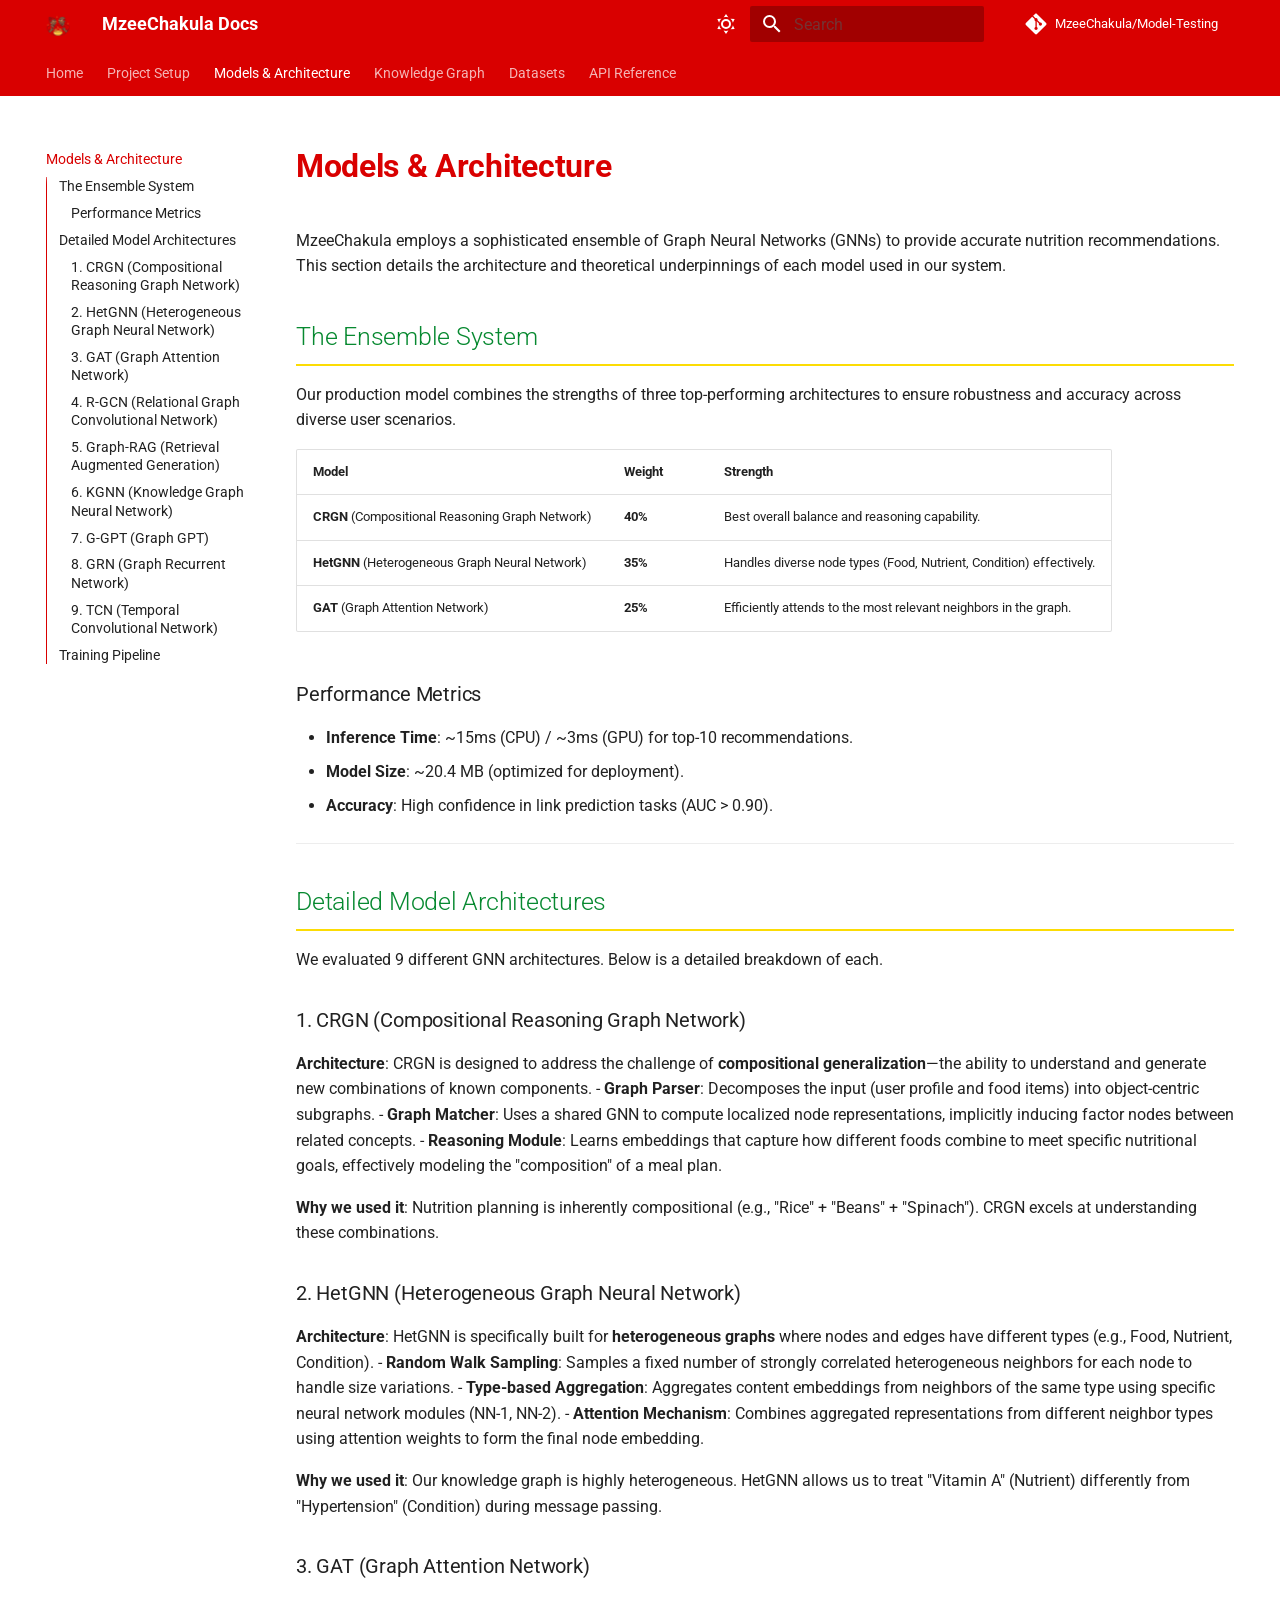
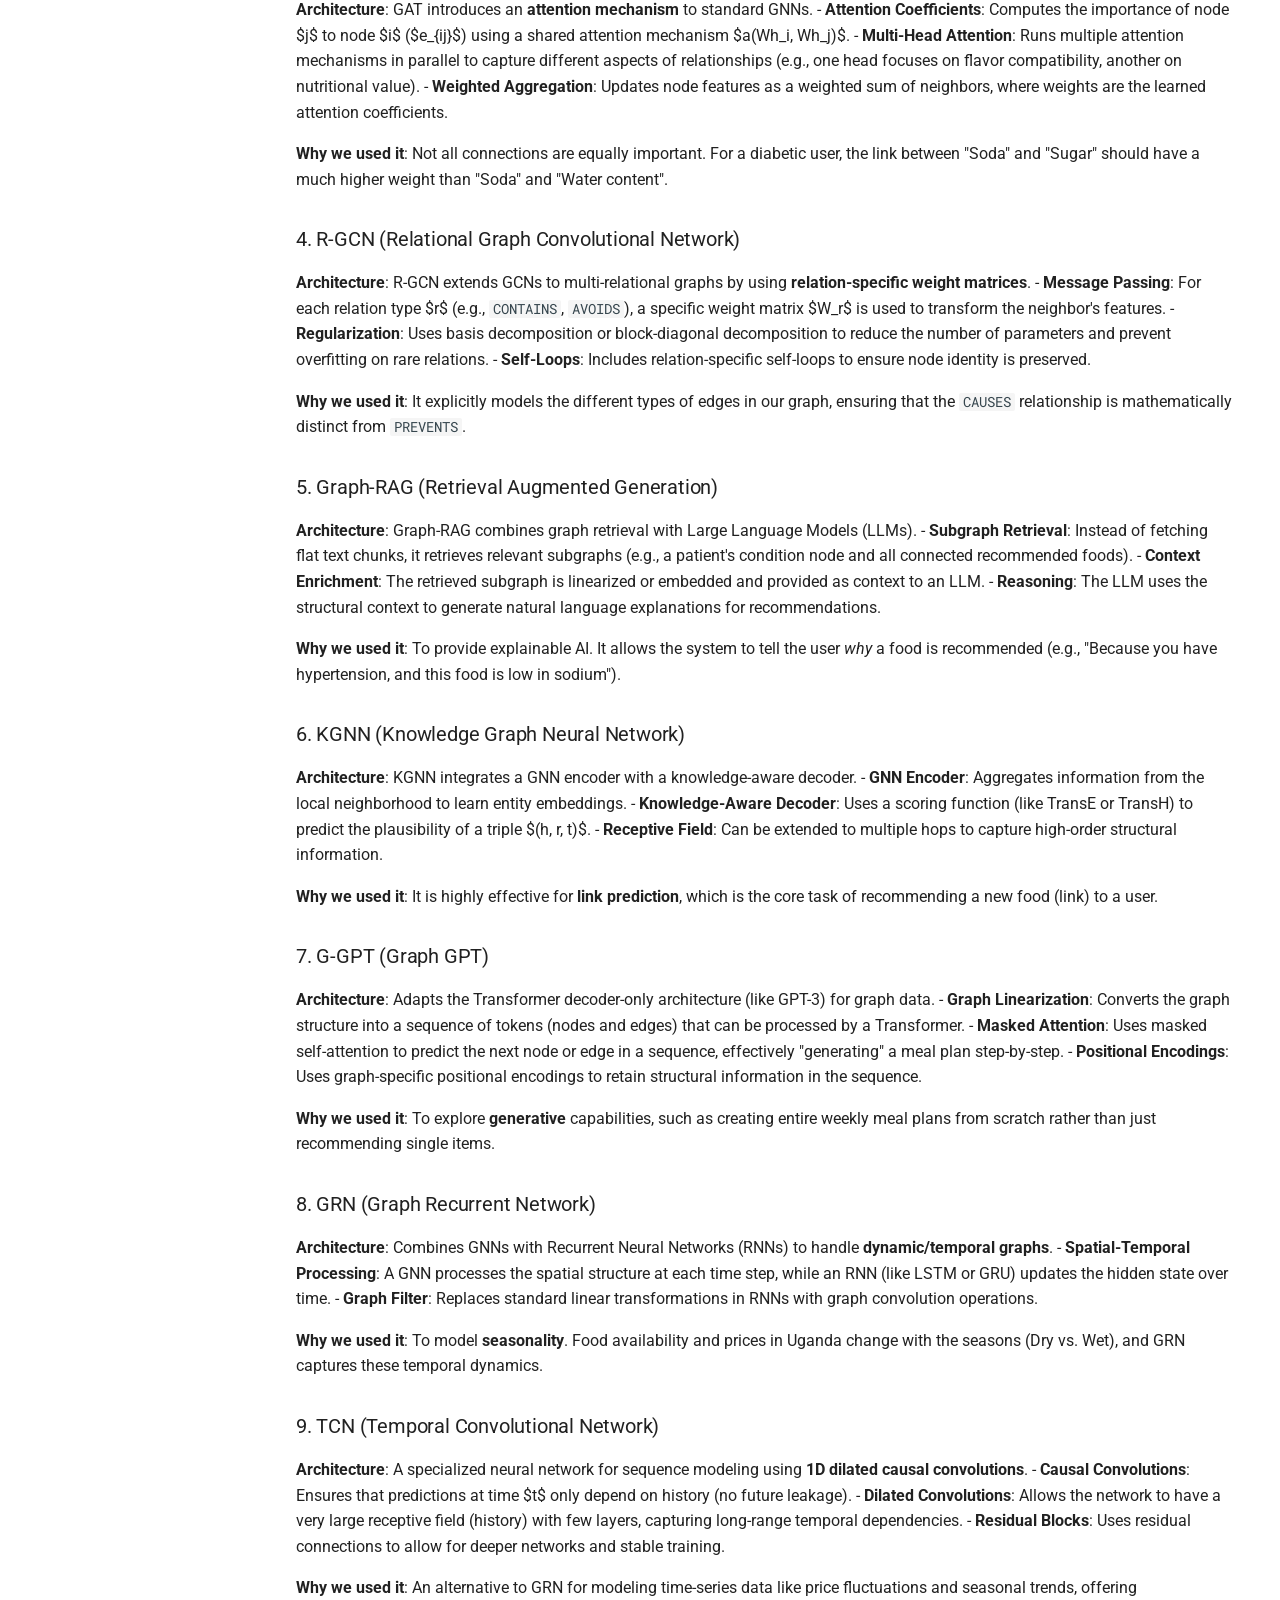
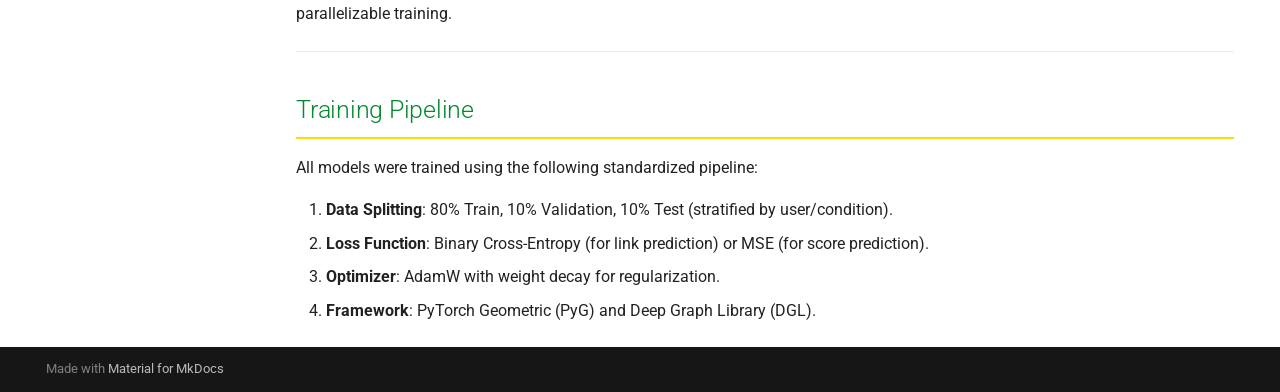
==== commit 3b60c7e4: "Deployed 76fb917 with MkDocs version: 1.6.1" ====
--- a/models/index.html
+++ b/models/index.html
@@ -18,7 +18,7 @@
         <link rel="prev" href="../setup/">
       
       
-        <link rel="next" href="../datasets/">
+        <link rel="next" href="../knowledge_graph/">
       
       
         
@@ -98,7 +98,7 @@
   <nav class="md-header__inner md-grid" aria-label="Header">
     <a href=".." title="MzeeChakula Docs" class="md-header__button md-logo" aria-label="MzeeChakula Docs" data-md-component="logo">
       
-  <img src="../assets/logo.png" alt="logo">
+  <img src="../assets/logo.svg" alt="logo">
 
     </a>
     <label class="md-header__button md-icon" for="__drawer">
@@ -285,6 +285,25 @@
   
   
     <li class="md-tabs__item">
+      <a href="../knowledge_graph/" class="md-tabs__link">
+        
+  
+  
+    
+  
+  Knowledge Graph
+
+      </a>
+    </li>
+  
+
+      
+        
+  
+  
+  
+  
+    <li class="md-tabs__item">
       <a href="../datasets/" class="md-tabs__link">
         
   
@@ -344,7 +363,7 @@
   <label class="md-nav__title" for="__drawer">
     <a href=".." title="MzeeChakula Docs" class="md-nav__button md-logo" aria-label="MzeeChakula Docs" data-md-component="logo">
       
-  <img src="../assets/logo.png" alt="logo">
+  <img src="../assets/logo.svg" alt="logo">
 
     </a>
     MzeeChakula Docs
@@ -497,10 +516,10 @@
       <ul class="md-nav__list">
         
           <li class="md-nav__item">
-  <a href="#performance" class="md-nav__link">
-    <span class="md-ellipsis">
-      
-        Performance
+  <a href="#performance-metrics" class="md-nav__link">
+    <span class="md-ellipsis">
+      
+        Performance Metrics
       
     </span>
   </a>
@@ -513,15 +532,15 @@
 </li>
       
         <li class="md-nav__item">
-  <a href="#model-architectures" class="md-nav__link">
-    <span class="md-ellipsis">
-      
-        Model Architectures
-      
-    </span>
-  </a>
-  
-    <nav class="md-nav" aria-label="Model Architectures">
+  <a href="#detailed-model-architectures" class="md-nav__link">
+    <span class="md-ellipsis">
+      
+        Detailed Model Architectures
+      
+    </span>
+  </a>
+  
+    <nav class="md-nav" aria-label="Detailed Model Architectures">
       <ul class="md-nav__list">
         
           <li class="md-nav__item">
@@ -536,10 +555,10 @@
 </li>
         
           <li class="md-nav__item">
-  <a href="#2-hetgnn-heterogeneous-gnn" class="md-nav__link">
-    <span class="md-ellipsis">
-      
-        2. HetGNN (Heterogeneous GNN)
+  <a href="#2-hetgnn-heterogeneous-graph-neural-network" class="md-nav__link">
+    <span class="md-ellipsis">
+      
+        2. HetGNN (Heterogeneous Graph Neural Network)
       
     </span>
   </a>
@@ -558,10 +577,65 @@
 </li>
         
           <li class="md-nav__item">
-  <a href="#other-evaluated-models" class="md-nav__link">
-    <span class="md-ellipsis">
-      
-        Other Evaluated Models
+  <a href="#4-r-gcn-relational-graph-convolutional-network" class="md-nav__link">
+    <span class="md-ellipsis">
+      
+        4. R-GCN (Relational Graph Convolutional Network)
+      
+    </span>
+  </a>
+  
+</li>
+        
+          <li class="md-nav__item">
+  <a href="#5-graph-rag-retrieval-augmented-generation" class="md-nav__link">
+    <span class="md-ellipsis">
+      
+        5. Graph-RAG (Retrieval Augmented Generation)
+      
+    </span>
+  </a>
+  
+</li>
+        
+          <li class="md-nav__item">
+  <a href="#6-kgnn-knowledge-graph-neural-network" class="md-nav__link">
+    <span class="md-ellipsis">
+      
+        6. KGNN (Knowledge Graph Neural Network)
+      
+    </span>
+  </a>
+  
+</li>
+        
+          <li class="md-nav__item">
+  <a href="#7-g-gpt-graph-gpt" class="md-nav__link">
+    <span class="md-ellipsis">
+      
+        7. G-GPT (Graph GPT)
+      
+    </span>
+  </a>
+  
+</li>
+        
+          <li class="md-nav__item">
+  <a href="#8-grn-graph-recurrent-network" class="md-nav__link">
+    <span class="md-ellipsis">
+      
+        8. GRN (Graph Recurrent Network)
+      
+    </span>
+  </a>
+  
+</li>
+        
+          <li class="md-nav__item">
+  <a href="#9-tcn-temporal-convolutional-network" class="md-nav__link">
+    <span class="md-ellipsis">
+      
+        9. TCN (Temporal Convolutional Network)
       
     </span>
   </a>
@@ -574,10 +648,10 @@
 </li>
       
         <li class="md-nav__item">
-  <a href="#training-process" class="md-nav__link">
-    <span class="md-ellipsis">
-      
-        Training Process
+  <a href="#training-pipeline" class="md-nav__link">
+    <span class="md-ellipsis">
+      
+        Training Pipeline
       
     </span>
   </a>
@@ -588,6 +662,33 @@
   
 </nav>
       
+    </li>
+  
+
+    
+      
+      
+  
+  
+  
+  
+    <li class="md-nav__item">
+      <a href="../knowledge_graph/" class="md-nav__link">
+        
+  
+  
+  <span class="md-ellipsis">
+    
+  
+    Knowledge Graph
+  
+
+    
+  </span>
+  
+  
+
+      </a>
     </li>
   
 
@@ -641,10 +742,10 @@
         
           
         
-        <input class="md-nav__toggle md-toggle md-toggle--indeterminate" type="checkbox" id="__nav_5" >
-        
-          
-          <label class="md-nav__link" for="__nav_5" id="__nav_5_label" tabindex="0">
+        <input class="md-nav__toggle md-toggle md-toggle--indeterminate" type="checkbox" id="__nav_6" >
+        
+          
+          <label class="md-nav__link" for="__nav_6" id="__nav_6_label" tabindex="0">
             
   
   
@@ -662,8 +763,8 @@
             <span class="md-nav__icon md-icon"></span>
           </label>
         
-        <nav class="md-nav" data-md-level="1" aria-labelledby="__nav_5_label" aria-expanded="false">
-          <label class="md-nav__title" for="__nav_5">
+        <nav class="md-nav" data-md-level="1" aria-labelledby="__nav_6_label" aria-expanded="false">
+          <label class="md-nav__title" for="__nav_6">
             <span class="md-nav__icon md-icon"></span>
             
   
@@ -729,9 +830,9 @@
 
 
 <h1 id="models-architecture">Models &amp; Architecture</h1>
-<p>MzeeChakula employs a sophisticated ensemble of Graph Neural Networks (GNNs) to provide accurate nutrition recommendations.</p>
+<p>MzeeChakula employs a sophisticated ensemble of Graph Neural Networks (GNNs) to provide accurate nutrition recommendations. This section details the architecture and theoretical underpinnings of each model used in our system.</p>
 <h2 id="the-ensemble-system">The Ensemble System</h2>
-<p>Our production model combines the strengths of three top-performing architectures:</p>
+<p>Our production model combines the strengths of three top-performing architectures to ensure robustness and accuracy across diverse user scenarios.</p>
 <table>
 <thead>
 <tr>
@@ -758,41 +859,86 @@
 </tr>
 </tbody>
 </table>
-<h3 id="performance">Performance</h3>
+<h3 id="performance-metrics">Performance Metrics</h3>
 <ul>
-<li><strong>Inference Time</strong>: ~15ms (CPU) / ~3ms (GPU)</li>
-<li><strong>Model Size</strong>: ~20.4 MB</li>
+<li><strong>Inference Time</strong>: ~15ms (CPU) / ~3ms (GPU) for top-10 recommendations.</li>
+<li><strong>Model Size</strong>: ~20.4 MB (optimized for deployment).</li>
 <li><strong>Accuracy</strong>: High confidence in link prediction tasks (AUC &gt; 0.90).</li>
 </ul>
-<h2 id="model-architectures">Model Architectures</h2>
-<p>We evaluated 9 different GNN architectures before selecting the final ensemble.</p>
+<hr />
+<h2 id="detailed-model-architectures">Detailed Model Architectures</h2>
+<p>We evaluated 9 different GNN architectures. Below is a detailed breakdown of each.</p>
 <h3 id="1-crgn-compositional-reasoning-graph-network">1. CRGN (Compositional Reasoning Graph Network)</h3>
-<p>Designed to reason about the composition of meals. It learns embeddings that capture how different foods combine to meet nutritional goals.</p>
-<h3 id="2-hetgnn-heterogeneous-gnn">2. HetGNN (Heterogeneous GNN)</h3>
-<p>Specifically built for heterogeneous graphs where nodes and edges have different types. It uses type-specific aggregation functions to capture the distinct roles of Foods, Nutrients, and Conditions.</p>
+<p><strong>Architecture</strong>:
+CRGN is designed to address the challenge of <strong>compositional generalization</strong>—the ability to understand and generate new combinations of known components.
+-   <strong>Graph Parser</strong>: Decomposes the input (user profile and food items) into object-centric subgraphs.
+-   <strong>Graph Matcher</strong>: Uses a shared GNN to compute localized node representations, implicitly inducing factor nodes between related concepts.
+-   <strong>Reasoning Module</strong>: Learns embeddings that capture how different foods combine to meet specific nutritional goals, effectively modeling the "composition" of a meal plan.</p>
+<p><strong>Why we used it</strong>: Nutrition planning is inherently compositional (e.g., "Rice" + "Beans" + "Spinach"). CRGN excels at understanding these combinations.</p>
+<h3 id="2-hetgnn-heterogeneous-graph-neural-network">2. HetGNN (Heterogeneous Graph Neural Network)</h3>
+<p><strong>Architecture</strong>:
+HetGNN is specifically built for <strong>heterogeneous graphs</strong> where nodes and edges have different types (e.g., Food, Nutrient, Condition).
+-   <strong>Random Walk Sampling</strong>: Samples a fixed number of strongly correlated heterogeneous neighbors for each node to handle size variations.
+-   <strong>Type-based Aggregation</strong>: Aggregates content embeddings from neighbors of the same type using specific neural network modules (NN-1, NN-2).
+-   <strong>Attention Mechanism</strong>: Combines aggregated representations from different neighbor types using attention weights to form the final node embedding.</p>
+<p><strong>Why we used it</strong>: Our knowledge graph is highly heterogeneous. HetGNN allows us to treat "Vitamin A" (Nutrient) differently from "Hypertension" (Condition) during message passing.</p>
 <h3 id="3-gat-graph-attention-network">3. GAT (Graph Attention Network)</h3>
-<p>Uses attention mechanisms to weigh the importance of neighbors. For example, it can learn that for a diabetic patient, the "Sugar Content" neighbor is more important than "Color".</p>
-<h3 id="other-evaluated-models">Other Evaluated Models</h3>
-<ul>
-<li><strong>R-GCN</strong>: Relational GCN, good for knowledge graphs but heavier.</li>
-<li><strong>Graph-RAG</strong>: Retrieval-Augmented Generation on graphs.</li>
-<li><strong>KGNN</strong>: Knowledge Graph Neural Network.</li>
-<li><strong>G-GPT</strong>: Generative Pre-trained Transformer for graphs.</li>
-<li><strong>GRN</strong>: Graph Recurrent Network (for temporal data).</li>
-<li><strong>TCN</strong>: Temporal Convolutional Network.</li>
-</ul>
-<h2 id="training-process">Training Process</h2>
-<p>The models were trained on the <strong>MzeeChakula Knowledge Graph</strong>.</p>
-<ul>
-<li><strong>Task</strong>: Link Prediction (predicting <code>RECOMMENDED_FOR</code> edges between Food and User/Condition nodes).</li>
-<li><strong>Loss Function</strong>: Binary Cross-Entropy.</li>
-<li><strong>Optimizer</strong>: AdamW.</li>
-<li><strong>Framework</strong>: PyTorch Geometric.</li>
-</ul>
-<div class="admonition info">
-<p class="admonition-title">Reproducibility</p>
-<p>Training scripts and notebooks are available in the <code>models/</code> repository.</p>
-</div>
+<p><strong>Architecture</strong>:
+GAT introduces an <strong>attention mechanism</strong> to standard GNNs.
+-   <strong>Attention Coefficients</strong>: Computes the importance of node $j$ to node $i$ ($e_{ij}$) using a shared attention mechanism $a(Wh_i, Wh_j)$.
+-   <strong>Multi-Head Attention</strong>: Runs multiple attention mechanisms in parallel to capture different aspects of relationships (e.g., one head focuses on flavor compatibility, another on nutritional value).
+-   <strong>Weighted Aggregation</strong>: Updates node features as a weighted sum of neighbors, where weights are the learned attention coefficients.</p>
+<p><strong>Why we used it</strong>: Not all connections are equally important. For a diabetic user, the link between "Soda" and "Sugar" should have a much higher weight than "Soda" and "Water content".</p>
+<h3 id="4-r-gcn-relational-graph-convolutional-network">4. R-GCN (Relational Graph Convolutional Network)</h3>
+<p><strong>Architecture</strong>:
+R-GCN extends GCNs to multi-relational graphs by using <strong>relation-specific weight matrices</strong>.
+-   <strong>Message Passing</strong>: For each relation type $r$ (e.g., <code>CONTAINS</code>, <code>AVOIDS</code>), a specific weight matrix $W_r$ is used to transform the neighbor's features.
+-   <strong>Regularization</strong>: Uses basis decomposition or block-diagonal decomposition to reduce the number of parameters and prevent overfitting on rare relations.
+-   <strong>Self-Loops</strong>: Includes relation-specific self-loops to ensure node identity is preserved.</p>
+<p><strong>Why we used it</strong>: It explicitly models the different types of edges in our graph, ensuring that the <code>CAUSES</code> relationship is mathematically distinct from <code>PREVENTS</code>.</p>
+<h3 id="5-graph-rag-retrieval-augmented-generation">5. Graph-RAG (Retrieval Augmented Generation)</h3>
+<p><strong>Architecture</strong>:
+Graph-RAG combines graph retrieval with Large Language Models (LLMs).
+-   <strong>Subgraph Retrieval</strong>: Instead of fetching flat text chunks, it retrieves relevant subgraphs (e.g., a patient's condition node and all connected recommended foods).
+-   <strong>Context Enrichment</strong>: The retrieved subgraph is linearized or embedded and provided as context to an LLM.
+-   <strong>Reasoning</strong>: The LLM uses the structural context to generate natural language explanations for recommendations.</p>
+<p><strong>Why we used it</strong>: To provide explainable AI. It allows the system to tell the user <em>why</em> a food is recommended (e.g., "Because you have hypertension, and this food is low in sodium").</p>
+<h3 id="6-kgnn-knowledge-graph-neural-network">6. KGNN (Knowledge Graph Neural Network)</h3>
+<p><strong>Architecture</strong>:
+KGNN integrates a GNN encoder with a knowledge-aware decoder.
+-   <strong>GNN Encoder</strong>: Aggregates information from the local neighborhood to learn entity embeddings.
+-   <strong>Knowledge-Aware Decoder</strong>: Uses a scoring function (like TransE or TransH) to predict the plausibility of a triple $(h, r, t)$.
+-   <strong>Receptive Field</strong>: Can be extended to multiple hops to capture high-order structural information.</p>
+<p><strong>Why we used it</strong>: It is highly effective for <strong>link prediction</strong>, which is the core task of recommending a new food (link) to a user.</p>
+<h3 id="7-g-gpt-graph-gpt">7. G-GPT (Graph GPT)</h3>
+<p><strong>Architecture</strong>:
+Adapts the Transformer decoder-only architecture (like GPT-3) for graph data.
+-   <strong>Graph Linearization</strong>: Converts the graph structure into a sequence of tokens (nodes and edges) that can be processed by a Transformer.
+-   <strong>Masked Attention</strong>: Uses masked self-attention to predict the next node or edge in a sequence, effectively "generating" a meal plan step-by-step.
+-   <strong>Positional Encodings</strong>: Uses graph-specific positional encodings to retain structural information in the sequence.</p>
+<p><strong>Why we used it</strong>: To explore <strong>generative</strong> capabilities, such as creating entire weekly meal plans from scratch rather than just recommending single items.</p>
+<h3 id="8-grn-graph-recurrent-network">8. GRN (Graph Recurrent Network)</h3>
+<p><strong>Architecture</strong>:
+Combines GNNs with Recurrent Neural Networks (RNNs) to handle <strong>dynamic/temporal graphs</strong>.
+-   <strong>Spatial-Temporal Processing</strong>: A GNN processes the spatial structure at each time step, while an RNN (like LSTM or GRU) updates the hidden state over time.
+-   <strong>Graph Filter</strong>: Replaces standard linear transformations in RNNs with graph convolution operations.</p>
+<p><strong>Why we used it</strong>: To model <strong>seasonality</strong>. Food availability and prices in Uganda change with the seasons (Dry vs. Wet), and GRN captures these temporal dynamics.</p>
+<h3 id="9-tcn-temporal-convolutional-network">9. TCN (Temporal Convolutional Network)</h3>
+<p><strong>Architecture</strong>:
+A specialized neural network for sequence modeling using <strong>1D dilated causal convolutions</strong>.
+-   <strong>Causal Convolutions</strong>: Ensures that predictions at time $t$ only depend on history (no future leakage).
+-   <strong>Dilated Convolutions</strong>: Allows the network to have a very large receptive field (history) with few layers, capturing long-range temporal dependencies.
+-   <strong>Residual Blocks</strong>: Uses residual connections to allow for deeper networks and stable training.</p>
+<p><strong>Why we used it</strong>: An alternative to GRN for modeling time-series data like price fluctuations and seasonal trends, offering parallelizable training.</p>
+<hr />
+<h2 id="training-pipeline">Training Pipeline</h2>
+<p>All models were trained using the following standardized pipeline:</p>
+<ol>
+<li><strong>Data Splitting</strong>: 80% Train, 10% Validation, 10% Test (stratified by user/condition).</li>
+<li><strong>Loss Function</strong>: Binary Cross-Entropy (for link prediction) or MSE (for score prediction).</li>
+<li><strong>Optimizer</strong>: AdamW with weight decay for regularization.</li>
+<li><strong>Framework</strong>: PyTorch Geometric (PyG) and Deep Graph Library (DGL).</li>
+</ol>
 
 
 
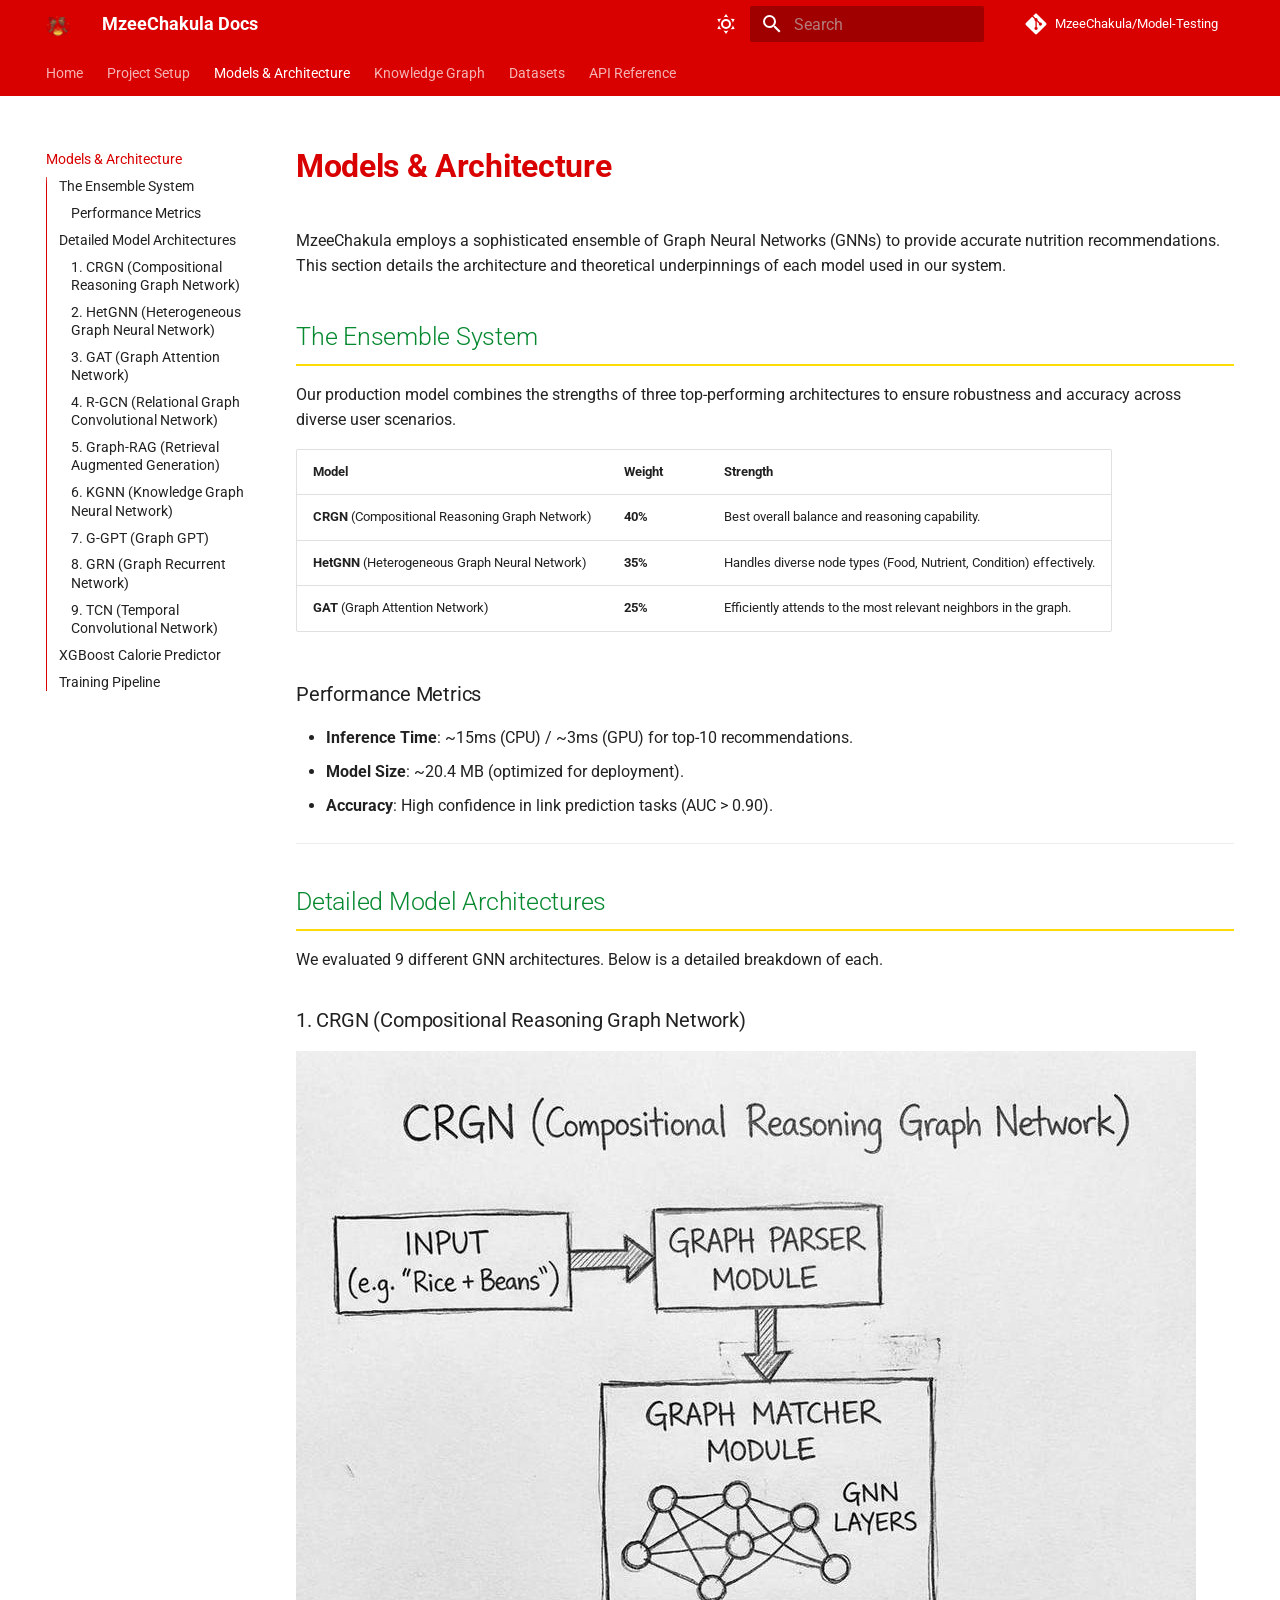
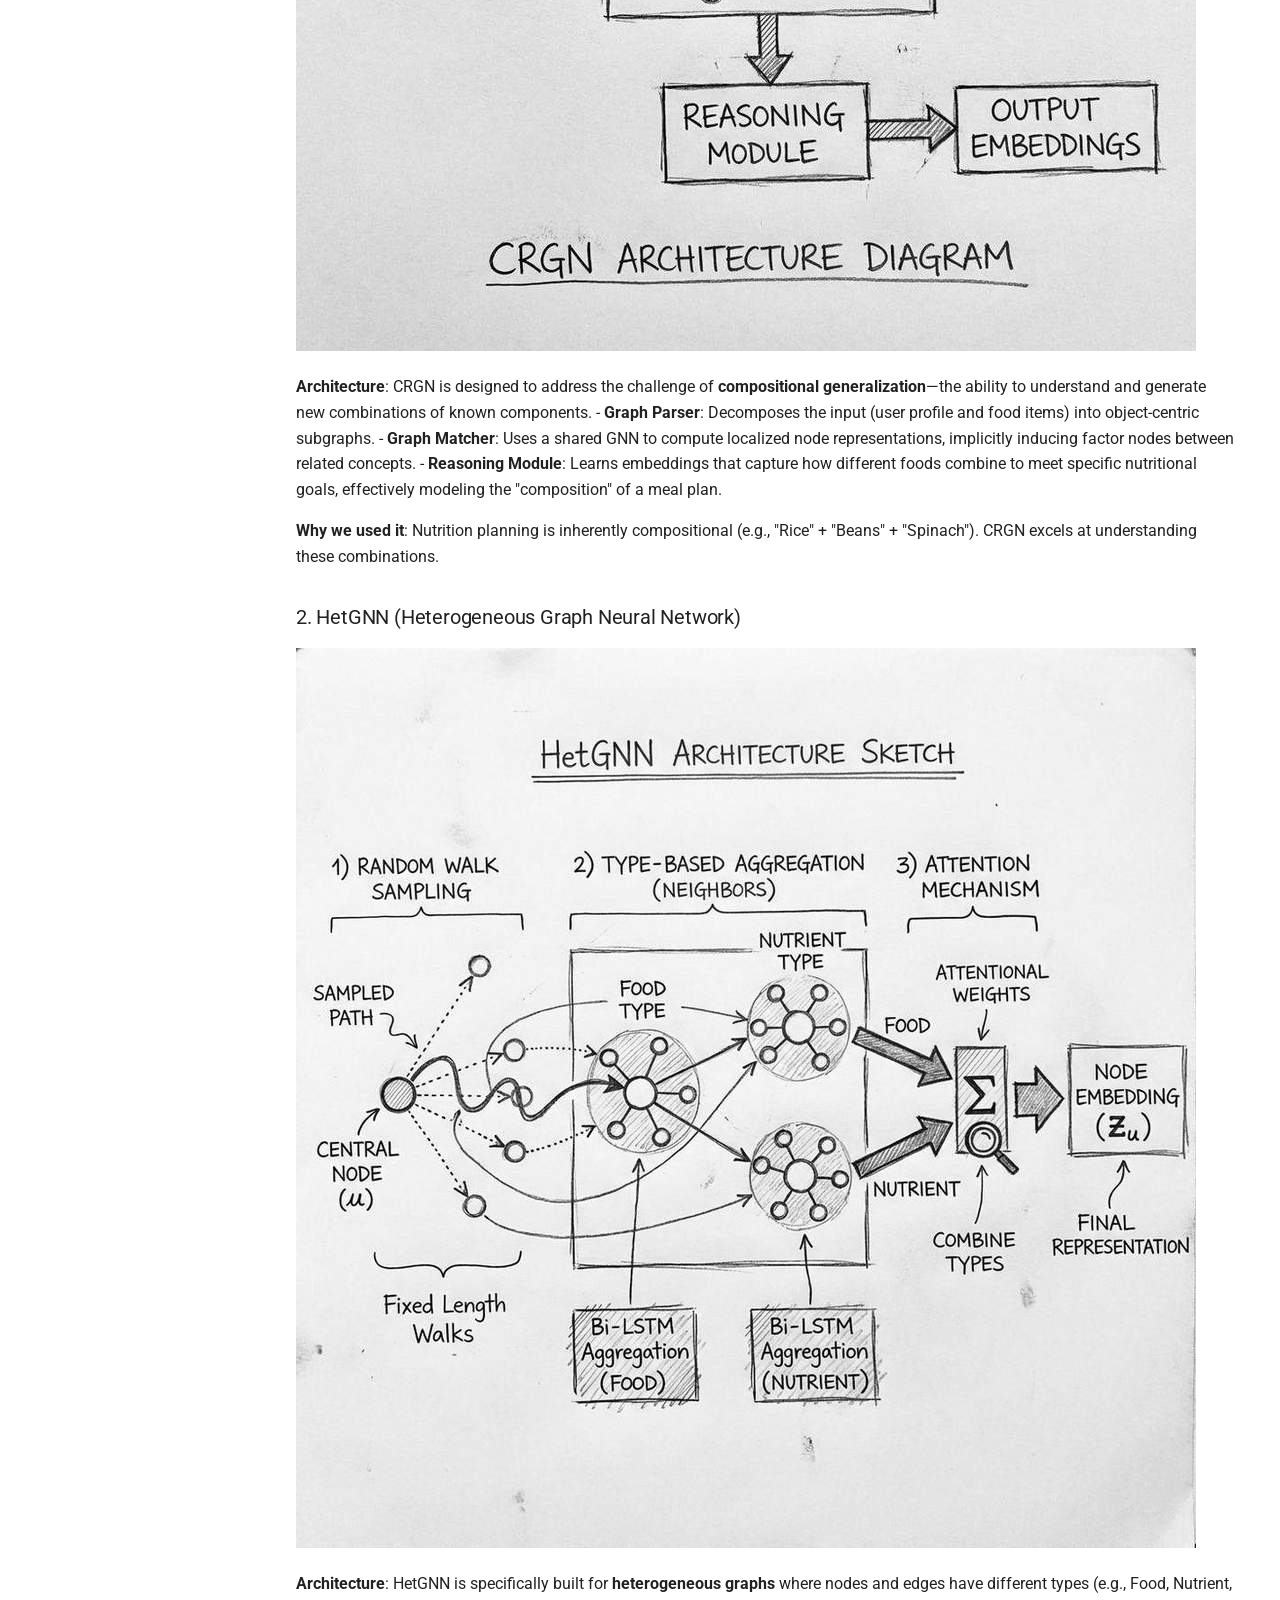
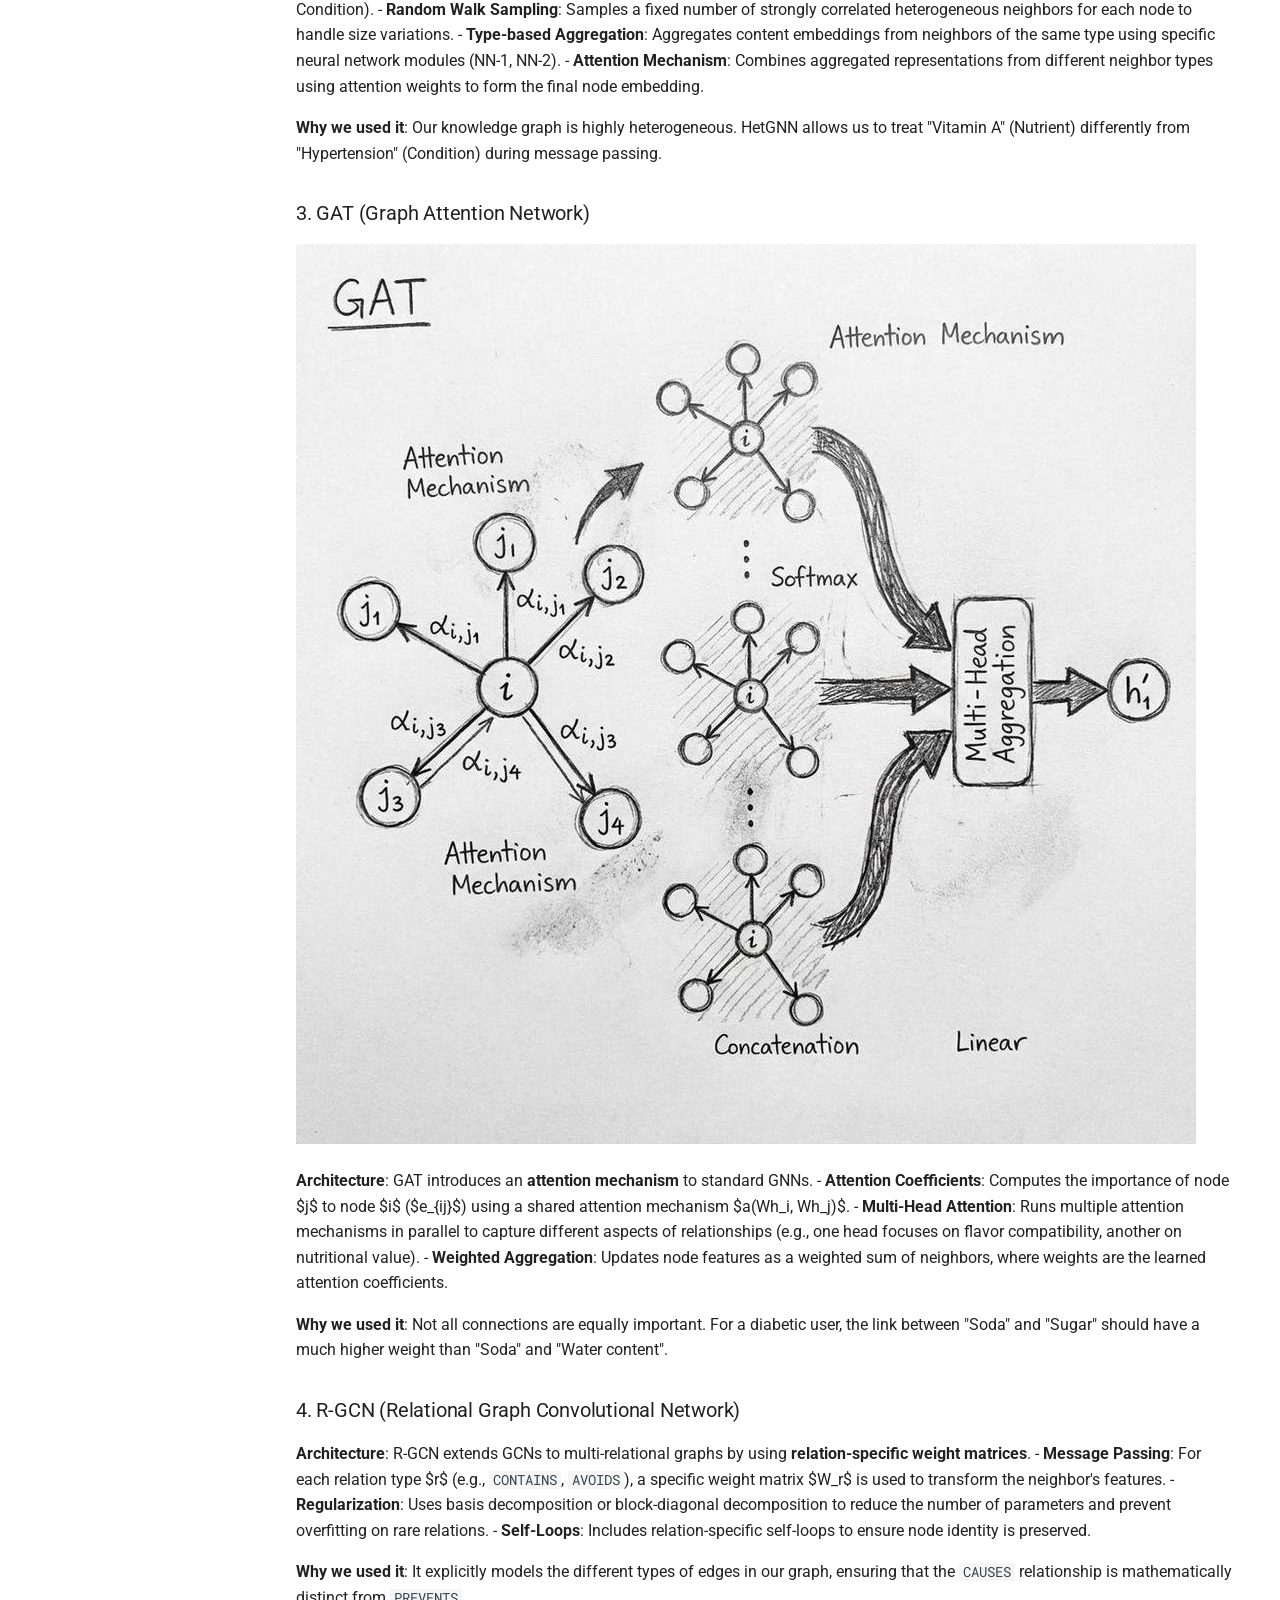
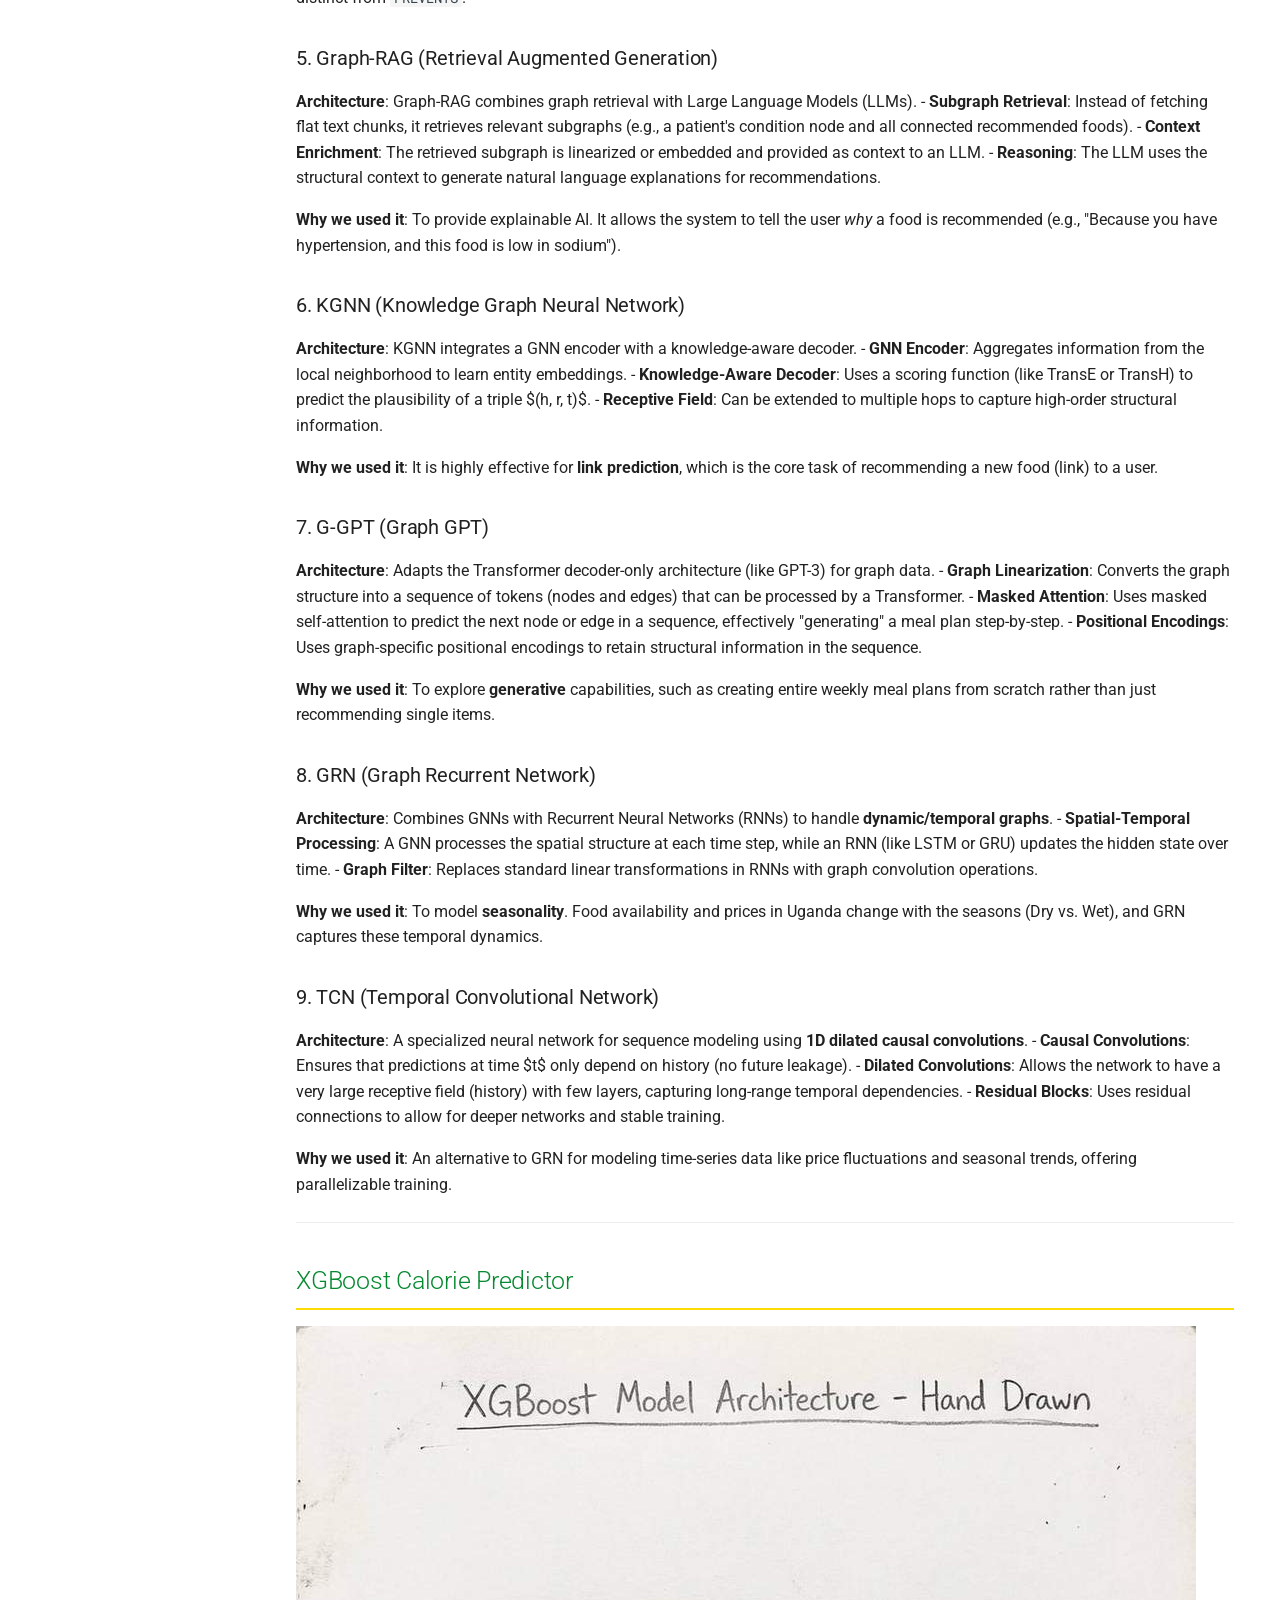
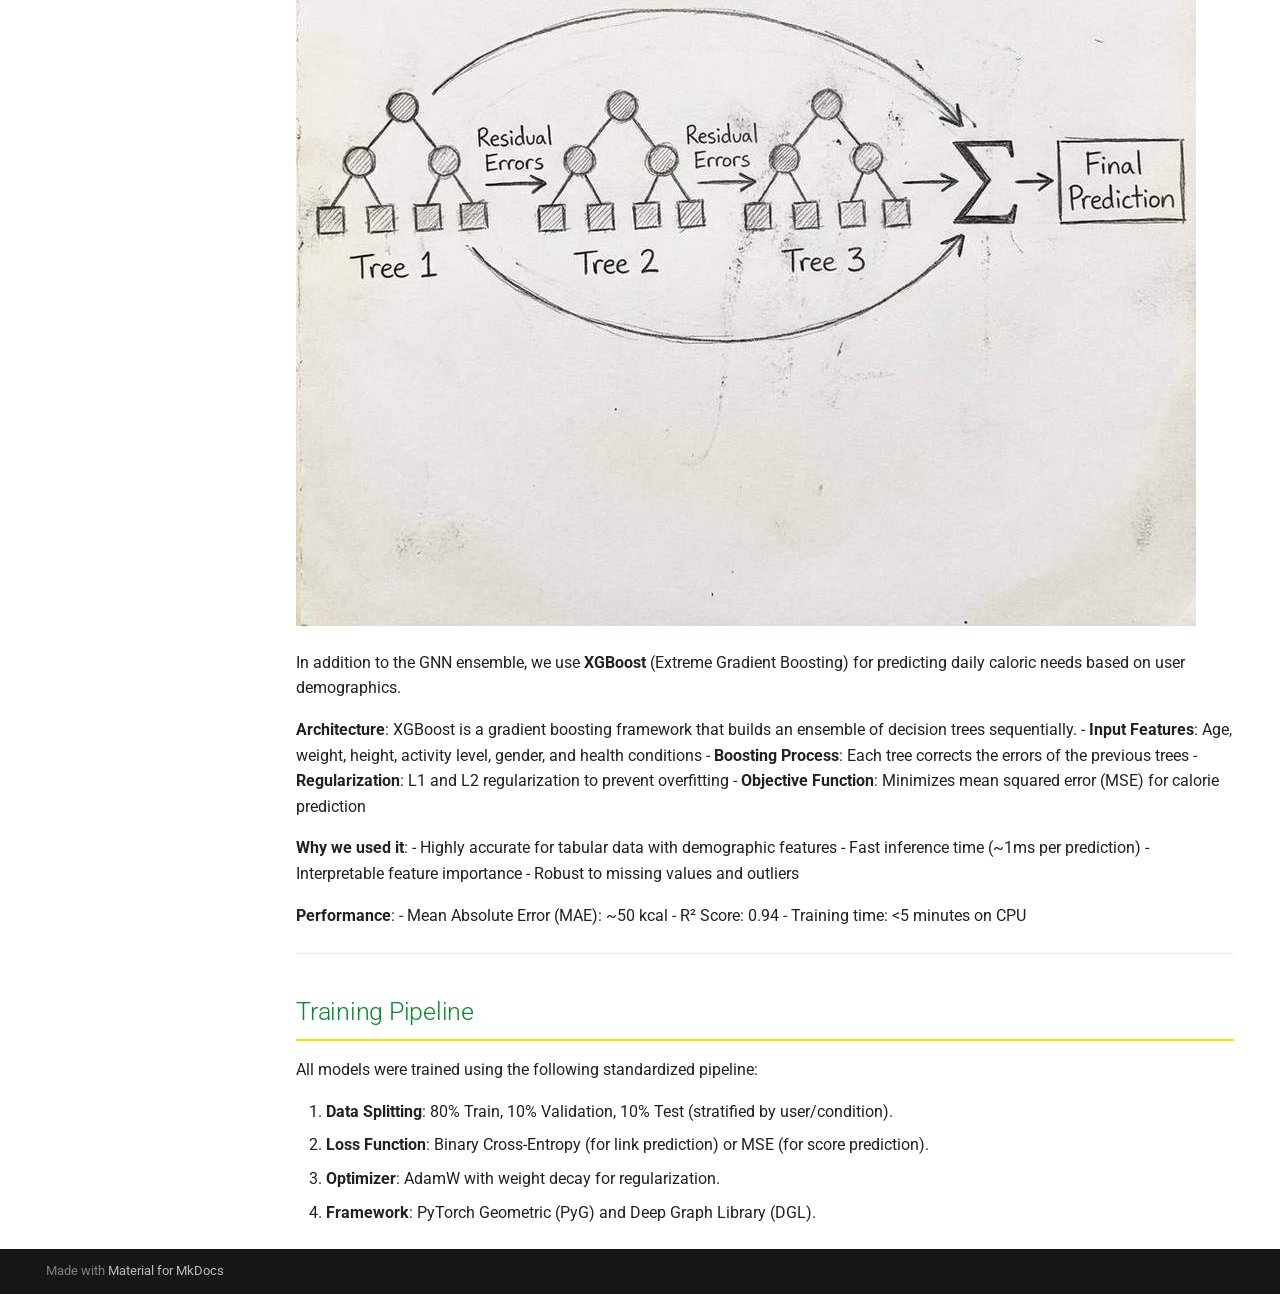
==== commit 0beb41e7: "Deployed 158c6bb with MkDocs version: 1.6.1" ====
--- a/models/index.html
+++ b/models/index.html
@@ -644,6 +644,17 @@
         
       </ul>
     </nav>
+  
+</li>
+      
+        <li class="md-nav__item">
+  <a href="#xgboost-calorie-predictor" class="md-nav__link">
+    <span class="md-ellipsis">
+      
+        XGBoost Calorie Predictor
+      
+    </span>
+  </a>
   
 </li>
       
@@ -869,6 +880,7 @@
 <h2 id="detailed-model-architectures">Detailed Model Architectures</h2>
 <p>We evaluated 9 different GNN architectures. Below is a detailed breakdown of each.</p>
 <h3 id="1-crgn-compositional-reasoning-graph-network">1. CRGN (Compositional Reasoning Graph Network)</h3>
+<p><img alt="CRGN Architecture" src="../assets/crgn_architecture.jpg" /></p>
 <p><strong>Architecture</strong>:
 CRGN is designed to address the challenge of <strong>compositional generalization</strong>—the ability to understand and generate new combinations of known components.
 -   <strong>Graph Parser</strong>: Decomposes the input (user profile and food items) into object-centric subgraphs.
@@ -876,6 +888,7 @@
 -   <strong>Reasoning Module</strong>: Learns embeddings that capture how different foods combine to meet specific nutritional goals, effectively modeling the "composition" of a meal plan.</p>
 <p><strong>Why we used it</strong>: Nutrition planning is inherently compositional (e.g., "Rice" + "Beans" + "Spinach"). CRGN excels at understanding these combinations.</p>
 <h3 id="2-hetgnn-heterogeneous-graph-neural-network">2. HetGNN (Heterogeneous Graph Neural Network)</h3>
+<p><img alt="HetGNN Architecture" src="../assets/hetgnn_architecture.jpg" /></p>
 <p><strong>Architecture</strong>:
 HetGNN is specifically built for <strong>heterogeneous graphs</strong> where nodes and edges have different types (e.g., Food, Nutrient, Condition).
 -   <strong>Random Walk Sampling</strong>: Samples a fixed number of strongly correlated heterogeneous neighbors for each node to handle size variations.
@@ -883,6 +896,7 @@
 -   <strong>Attention Mechanism</strong>: Combines aggregated representations from different neighbor types using attention weights to form the final node embedding.</p>
 <p><strong>Why we used it</strong>: Our knowledge graph is highly heterogeneous. HetGNN allows us to treat "Vitamin A" (Nutrient) differently from "Hypertension" (Condition) during message passing.</p>
 <h3 id="3-gat-graph-attention-network">3. GAT (Graph Attention Network)</h3>
+<p><img alt="GAT Architecture" src="../assets/gat_architecture.jpg" /></p>
 <p><strong>Architecture</strong>:
 GAT introduces an <strong>attention mechanism</strong> to standard GNNs.
 -   <strong>Attention Coefficients</strong>: Computes the importance of node $j$ to node $i$ ($e_{ij}$) using a shared attention mechanism $a(Wh_i, Wh_j)$.
@@ -931,6 +945,25 @@
 -   <strong>Residual Blocks</strong>: Uses residual connections to allow for deeper networks and stable training.</p>
 <p><strong>Why we used it</strong>: An alternative to GRN for modeling time-series data like price fluctuations and seasonal trends, offering parallelizable training.</p>
 <hr />
+<h2 id="xgboost-calorie-predictor">XGBoost Calorie Predictor</h2>
+<p><img alt="XGBoost Architecture" src="../assets/xgboost_architecture.jpg" /></p>
+<p>In addition to the GNN ensemble, we use <strong>XGBoost</strong> (Extreme Gradient Boosting) for predicting daily caloric needs based on user demographics.</p>
+<p><strong>Architecture</strong>:
+XGBoost is a gradient boosting framework that builds an ensemble of decision trees sequentially.
+-   <strong>Input Features</strong>: Age, weight, height, activity level, gender, and health conditions
+-   <strong>Boosting Process</strong>: Each tree corrects the errors of the previous trees
+-   <strong>Regularization</strong>: L1 and L2 regularization to prevent overfitting
+-   <strong>Objective Function</strong>: Minimizes mean squared error (MSE) for calorie prediction</p>
+<p><strong>Why we used it</strong>: 
+- Highly accurate for tabular data with demographic features
+- Fast inference time (~1ms per prediction)
+- Interpretable feature importance
+- Robust to missing values and outliers</p>
+<p><strong>Performance</strong>:
+- Mean Absolute Error (MAE): ~50 kcal
+- R² Score: 0.94
+- Training time: &lt;5 minutes on CPU</p>
+<hr />
 <h2 id="training-pipeline">Training Pipeline</h2>
 <p>All models were trained using the following standardized pipeline:</p>
 <ol>
